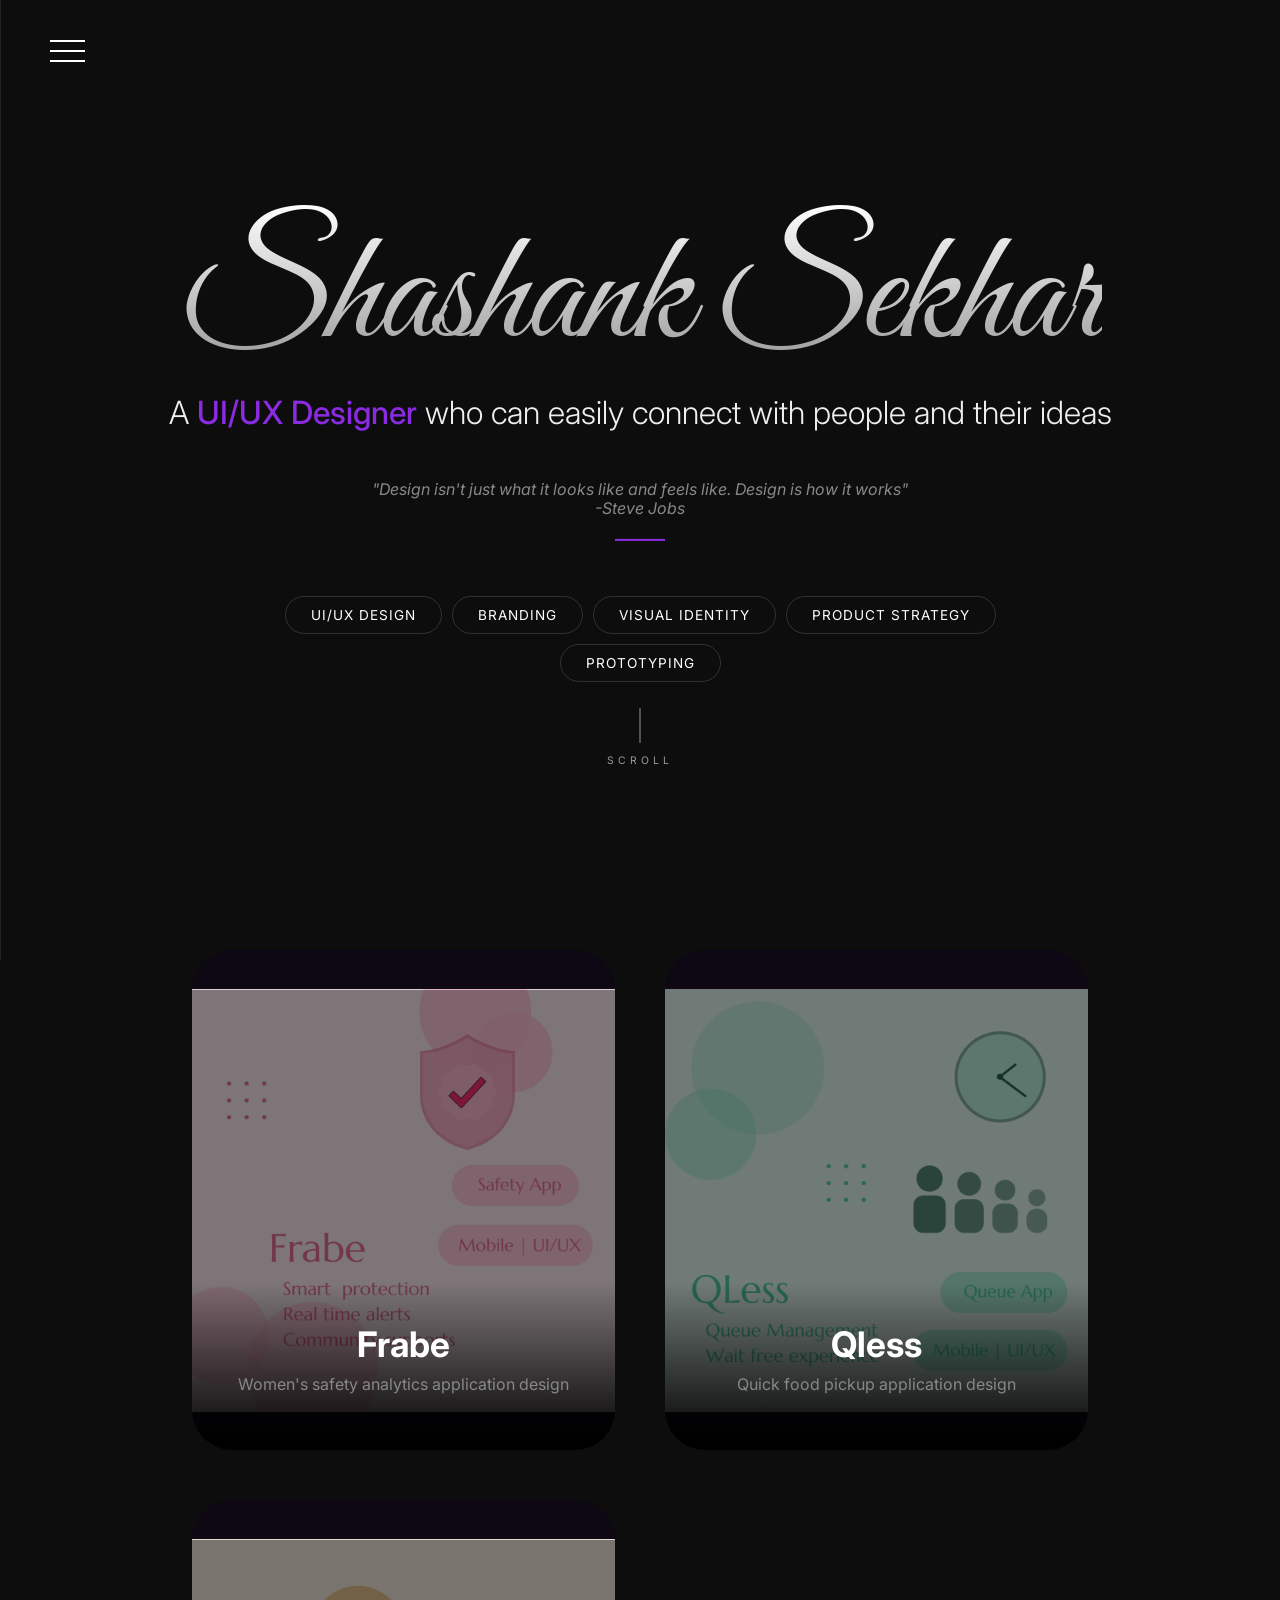
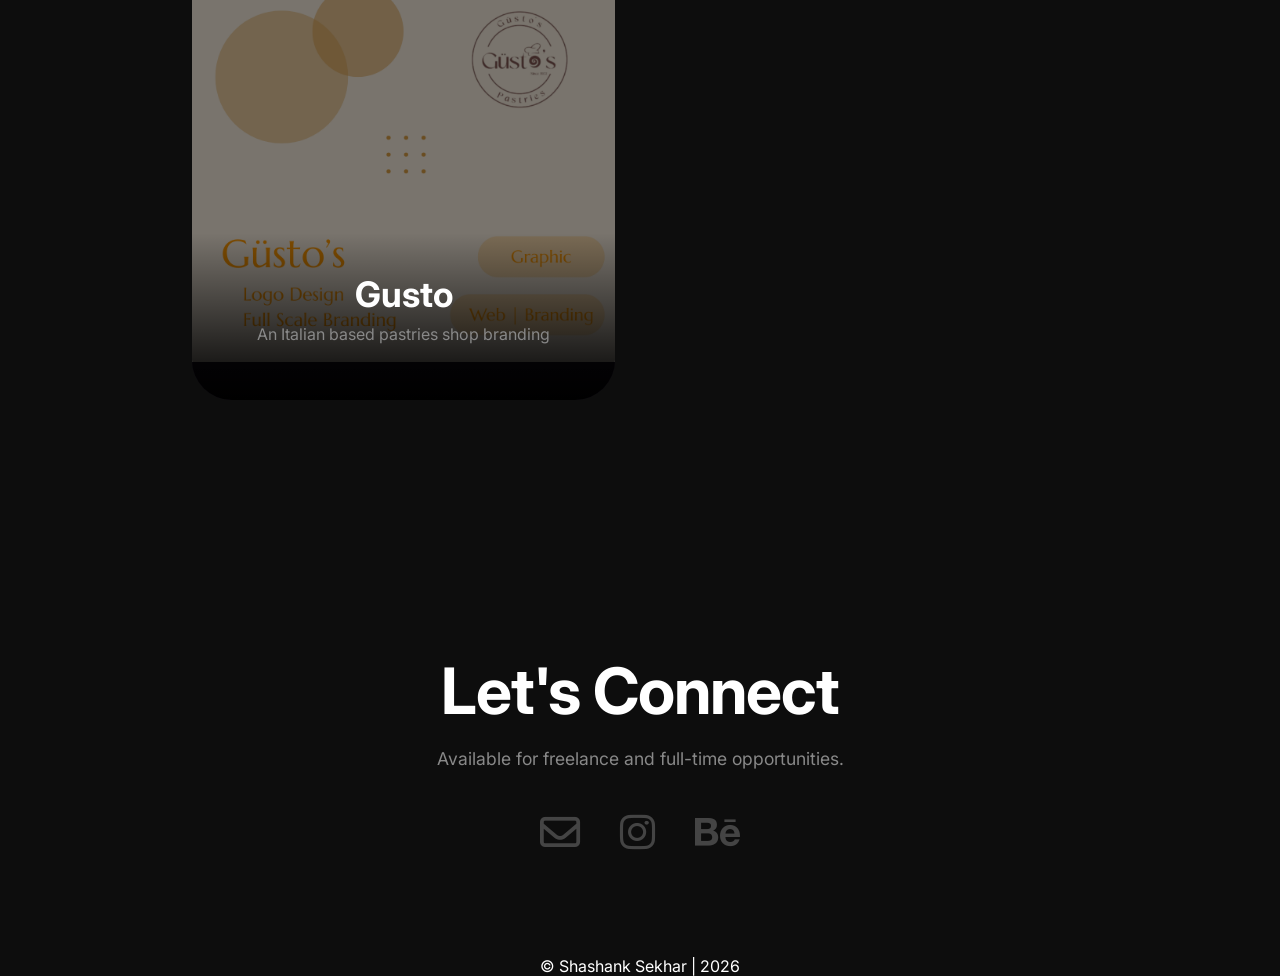
==== index.html @ d7314336 "Files Upload" ====
<!DOCTYPE html>
<html lang="en">
<head>
    <meta charset="UTF-8">
    <meta name="viewport" content="width=device-width, initial-scale=1.0">
    <title>Shashank Sekhar | Portfolio</title>
    <link href="https://fonts.googleapis.com/css2?family=Great+Vibes&family=Inter:wght@300;400;600&display=swap" rel="stylesheet">
    <link rel="stylesheet" href="https://cdnjs.cloudflare.com/ajax/libs/font-awesome/6.0.0/css/all.min.css">
    <style>
    :root {
        --bg-color: #0d0d0d;
        --accent-purple: #8a2be2;
        --text-main: #ffffff;
        --text-dim: #888;
    }

    body {
        background-color: var(--bg-color);
        color: var(--text-main);
        font-family: 'Inter', sans-serif;
        margin: 0;
        padding: 0;
        line-height: 1.2;
        display: flex;
        flex-direction: column;
        align-items: center; /* Centers all direct children */
    }
    .contact-section {
    padding: 100px 20px;
    text-align: center;
    background-color: #0d0d0d;
    width: 100%;
    position: relative;
    z-index: 15; /* Ensures it sits on top of the sticky background */
}

.contact-title {
    font-size: clamp(2rem, 5vw, 4rem);
    font-weight: 700;
    margin-bottom: 10px;
    letter-spacing: -1px;
}

.contact-sub {
    color: var(--text-dim);
    font-size: 1.1rem;
    margin-bottom: 40px;
}

.social-links {
    display: flex;
    justify-content: center;
    gap: 40px;
}

.social-icon {
    font-size: 2.5rem; /* Large enough to be a focal point */
    color: #444; /* Dim by default */
    transition: all 0.4s cubic-bezier(0.175, 0.885, 0.32, 1.275);
    text-decoration: none;
}

.social-icon:hover {
    color: var(--accent-purple);
    transform: translateY(-10px) scale(1.1); /* The signature "Designer" lift */
}

/* Specific hover colors if you want them to pop */
.fa-envelope:hover { color: #ea4335; } /* Gmail Red */
.fa-instagram:hover { color: #e1306c; } /* Insta Pink */
.fa-behance:hover { color: #0057ff; }   /* Behance Blue */

    /* Navigation */
    nav {
    position: fixed;   /* This is the magic: it stays on screen during scroll */
    top: 40px;         /* Distance from the top of the window */
    left: 50px;        /* Distance from the left of the window */
    z-index: 9999;     /* A huge number so it sits above EVERYTHING else */
    padding: 0;
}
    .menu-icon {
    width: 35px;
    cursor: pointer;
    display: flex;
    flex-direction: column;
    gap: 8px;
}
    
   .menu-icon span {
    display: block;
    height: 2px;
    width: 100%;
    background-color: #fff; /* White bars to match your dark theme */
    transition: 0.3s ease;
}

/* Optional: Turns the bars purple when you hover */
    .menu-icon:hover span {
    background-color: var(--accent-purple);
}
        /* This container stays fixed as you scroll */
    .hero {
        position: relative;
        top: 15vh; /* Adjust this to position the name vertically */
        z-index: 1; /* Lower layer */
        display: flex;
        flex-direction: column;
        align-items: center;
        width: 100%;
        pointer-events: none; /* Allows you to click through the text to the menu */
    }

    .name {
        font-family: 'Great Vibes', cursive; 
        font-size: clamp(4rem, 15vw, 10rem); 
        font-weight: 500;
        margin: 80px 0 10px 0;
        text-align: center;
        letter-spacing: -2px;
        background: linear-gradient(to bottom, #fff, #888);
        -webkit-background-clip: text;
        -webkit-text-fill-color: transparent;
        margin: 0;
        pointer-events: auto; /* Makes only the name clickable if needed */
}
    /* 2. THE BIG TAGLINE (Centered) */
    .tagline {
        font-size: clamp(1.2rem, 3.5vw, 2rem); 
        font-weight: 300;
        color: #eee;
        text-align: center;
        max-width: 1200px;
        margin: 0 auto;
        line-height: 1.1;
    }

    .tagline span {
        color: var(--accent-purple);
        font-weight: 500;
    }

    /* 3. THE QUOTE (Centered) */
    .quote {
        font-size: 1rem;
        color: var(--text-dim);
        margin: 50px auto;
        text-align: center;
        max-width: 600px;
        font-style: italic;
        position: relative;
    }
    
    /* Small decorative line under quote */
    .quote::after {
        content: '';
        display: block;
        width: 50px;
        height: 2px;
        background: var(--accent-purple);
        margin: 20px auto 0;
    }

    /* 4. SKILLS SECTION (Centered) */
    .skills-container {
        margin: 0 auto 100px;
        display: flex;
        flex-wrap: wrap;
        justify-content: center;
        max-width: 800px;
    }

    .skill-tag {
        display: inline-block;
        padding: 10px 25px;
        margin: 5px;
        border: 1px solid #333;
        border-radius: 50px;
        font-size: 0.85rem;
        text-transform: uppercase;
        letter-spacing: 1px;
        transition: 0.3s;
    }
    
    .skill-tag:hover {
        border-color: var(--accent-purple);
        background: rgba(138, 43, 226, 0.1);
        transform: translateY(-3px);
    }
.content-wrapper {
    width: 100%;
        display: flex;
        justify-content: center;    
        position: relative;
        z-index: 10; /* Ensures it is on top of the name */
        background-color: #0d0d0d; /* MUST be your exact body background color */
        margin-top: 100vh; /* This creates the initial 'blank' space to see the name */
        box-shadow: 0 -50px 100px rgba(0,0,0,0.9); /* Adds a shadow to 'cover' the name cleanly */
    }
    /* 5. THE PROJECT GRID (Balanced) */
    /* 1. Fix the name to the background */
.hero-background {
    position: fixed;
    /* Increase this number to move the text down. 
       Try 60% or 65% to pull it lower into the frame. */
    top: 55vh; 
    left: 50%;
    transform: translate(-50%, -50%);
    z-index: 1;
    text-align: center;
    width: 100%;
    pointer-events: none; /* Crucial so you can still click the menu above it */
    display: flex;
    flex-direction: column;
    align-items: center;
}

/* 2. Create the solid 'Curtain' that slides up */
/* THE CURTAIN: This is the solid black "cover" */
.project-curtain {
    position: relative;
    z-index: 10;
    background-color: #0d0d0d; /* Must be solid to hide the name */
    margin-top: 100vh; /* Space to see the name first */
    width: 100%;
    display: flex;
    justify-content: center;
    padding-top: 50px;
    padding-bottom: 100px;
}

/* THE GRID: This forces the 2-column layout */
.projects-grid {
    display: grid;
    /* This is the key line: '1fr 1fr' forces two columns side-by-side */
    grid-template-columns: 1fr 1fr; 
    gap: 50px;
    width: 70%;
    max-width: 1400px;
}

/* MOBILE FIX: On small screens, we should go back to 1 column */
@media (max-width: 900px) {
    .about-container {
        grid-template-columns: 1fr;
        gap: 40px;
    }

    .image-box {
        position: relative;
        top: 0;
    }

    .about-curtain {
        margin-top: 65vh; /* slightly reduced for small screens */
        padding: 60px 6%;
    }
}
    .project-card {
    width: 100%; /* Important: Let the grid decide the width */
    height: 500px;
    background: #0d0813;
    border-radius: 40px;
    padding: 0; 
    overflow: hidden;
    transition: transform 0.2s ease;
    position: relative;
}

    .project-card:hover {
        transform: scale(1.02); /* Visual feedback that the whole card is a button */
    cursor: pointer;
        box-shadow: 0 20px 40px #46077380;
        border-color: #444;
    }

    .project-info {
        position: absolute;
        bottom: 0;
        left: 0;
        right: 0;
        padding: 40px;
        background: linear-gradient(to top, rgba(0,0,0,1), transparent);
        text-align: center; /* Centering text inside cards too */
    }

    .project-title {
        font-size: 2.2rem;
        font-weight: 700;
        margin: 0;
    }

    .project-desc {
        font-size: 1rem;
        color: var(--text-dim);
        margin-top: 10px;
    }
    /* Sidebar Background */
    .sidebar {
        height: 100%;
        width: 0; /* Starts at 0 */
        position: fixed;
        z-index: 999;
        top: 0;
        left: 0;
        background-color: #111; /* Solid dark background */
        border-right: 1px solid #222; /* Subtle border for definition */
        overflow-x: hidden;
        transition: 0.5s cubic-bezier(0.77,0,0.175,1); /* Smooth "luxury" slide */
        padding-top: 60px;
    }

    /* Sidebar Content Alignment */
    .sidebar-content {
        display: flex;
        flex-direction: column;
        padding-left: 40px;
        margin-top: 80px;
    }

    /* Sidebar Links */
    .sidebar a {
        padding: 10px 0;
        text-decoration: none;
        font-size: 2.5rem; /* Large, but fits in a sidebar */
        font-weight: 700;
        color: #555;
        display: block;
        transition: 0.3s;
        letter-spacing: -1px;
    }   

    /* Hover Effect */
    .sidebar a:hover {
        color: var(--accent-purple);
        padding-left: 10px; /* Slight nudge on hover */
    }

    /* Close Button (X) */
    .sidebar .closebtn {
        position: absolute;
        top: 20px;
        right: 25px;
        font-size: 36px;
        color: #fff;
    }

    /* Ensuring the menu icon stays visible/clickable */
    .menu-icon {
        z-index: 1000;
        position: relative;
    }
    .project-link {
    display: block;    /* This makes the link behave like a container/box */
    width: 100%;       /* Ensures it covers the full width of the card */
    height: 100%;      /* Ensures it covers the full height */
    text-decoration: none; 
    color: inherit;    /* Prevents the text from turning blue */
}

    @media (max-width: 600px) {
        .projects-grid {
            grid-template-columns: 1fr;
        }
        .project-card {
            height: 450px;
        }
    }

    .scroll-bar {
    width: 2px;
    height: 35px;
    background-color: #525050;
    position: relative;
    overflow: hidden;
}

.scroll-bar .highlight {
    position: absolute;
    width: 100%;
    height: 12px;
    background-color: #f7ff03; /* Neon highlight */
    top: -15px;
    animation: scrollSlide 2.5s cubic-bezier(0.77, 0, 0.175, 1) infinite;
}

.scroll-text {
    font-size: 0.65rem;
    color: #9c9898;
    letter-spacing: 4px;
    margin: 0;
    text-transform: uppercase;
}
.home-scroll-container {
    position: absolute;
    bottom: 20px; /* Anchors it to the bottom of the screen */
    left: 50%;
    transform: translateX(-50%);
    display: flex;
    flex-direction: column;
    align-items: center;
    gap: 12px;
    z-index: 20;
}

/* Re-using your existing animation */
@keyframes scrollSlide {
    0% { top: -15px; opacity: 0; }
    30% { top: 10px; opacity: 1; }
    60% { top: 10px; opacity: 1; height: 15px; }
    90% { top: 35px; opacity: 0; }
    100% { top: 35px; opacity: 0; }
}
@media (max-width: 1024px) {
    .about-container {
        grid-template-columns: 1fr;
        gap: 50px;
    }

    .image-box {
        position: relative;
        top: 0;
    }
}
@media (max-width: 480px) {
    .about-curtain {
        margin-top: 60vh;
        padding: 40px 5%;
    }

    .about-headline {
        font-size: 1.8rem;
    }

    .about-p {
        font-size: 0.95rem;
    }

    .discipline-quote {
        padding-left: 20px;
        font-size: 1rem;
    }

    .scroll-indicator {
        margin-top: 10px;
    }
}
.project-image-placeholder {
    width: 100%;
    height: 100%;
    object-fit: contain;   /* 🔥 THIS is the fix */
    display: block;
}
</style>
</head>
<body>
    <div id="navOverlay" class="sidebar">
    <a href="javascript:void(0)" class="closebtn" onclick="closeNav()">&times;</a>
    <div class="sidebar-content">
        <a href="Home.html" onclick="closeNav()">Home</a>
        <a href="Resume.html" target="_blank">Resume</a>
        <a href="About.html">About Me</a>
    </div>
</div>
</div>

<nav>
    <div class="menu-icon" onclick="openNav()">
        <span></span>
        <span></span>
        <span></span>
    </div>
</nav>
    <div class="hero-background">
        <h1 class="name">Shashank Sekhar</h1>
        <p class="tagline">A <span>UI/UX Designer</span> who can easily connect with people and their ideas</p>
        <p class="quote">"Design isn't just what it looks like and feels like. Design is how it works"<br>-Steve Jobs</p>
        <div class="skills-container">
            <div class="skill-tag">UI/UX Design</div>
            <div class="skill-tag">Branding</div>
            <div class="skill-tag">Visual Identity</div>
            <div class="skill-tag">Product Strategy</div>
            <div class="skill-tag">Prototyping</div>
        </div>
        <div class="home-scroll-container">
            <div class="scroll-bar">
                <span class="highlight"></span>
            </div>
            <p class="scroll-text">SCROLL</p>
        </div>
    </div>
    <div class="project-curtain">
    <main class="projects-grid">

        <div class="project-card">
            <a href="Frabe.html" class="project-link">
            <img src="Frabe.png" alt="Frabe" class="project-image-placeholder" >
            <div class="project-info">
                <h3 class="project-title">Frabe</h3>
                <p class="project-desc">Women's safety analytics application design</p>
            </div>
            </a>
        </div>

        <div class="project-card">
            <a href="QLess.html" class="project-link">
            <img src="Qless.png" alt="Qless" class="project-image-placeholder">
            <div class="project-info">
                <h3 class="project-title">Qless</h3>
                <p class="project-desc">Quick food pickup application design</p>
            </div>
            </a>
        </div>

        <div class="project-card">
            <a href="Gusto.html" class="project-link">
            <img src="Gusto.png" alt="Gusto" class="project-image-placeholder">
            <div class="project-info">
                <h3 class="project-title">Gusto</h3>
                <p class="project-desc">An Italian based pastries shop branding</p>
            </div>
            </a>
        </div>
    </main>
    </div>
    <section class="contact-section">
    <h2 class="contact-title">Let's Connect</h2>
    <p class="contact-sub">Available for freelance and full-time opportunities.</p>
    
    <div class="social-links">
        <a href="mailto:vsshashank08@gmail.com" class="social-icon" title="Email Me">
            <i class="fa-regular fa-envelope"></i>
        </a>
        
        <a href="https://www.instagram.com/shas_hank.008/" target="_blank" class="social-icon" title="Instagram">
            <i class="fa-brands fa-instagram"></i>
        </a>
        
        <a href="https://www.behance.net/shashanksekhar2" target="_blank" class="social-icon" title="Behance">
            <i class="fa-brands fa-behance"></i>
        </a>
    </div>
</section>
    <footer>
        &copy; Shashank Sekhar | 2026
    </footer>
    <script>
function openNav() {
    // This sets how far the menu comes out. 350px is a sweet spot.
    document.getElementById("navOverlay").style.width = "350px";
}

function closeNav() {
    document.getElementById("navOverlay").style.width = "0";
}

</script>

</body>
</html>
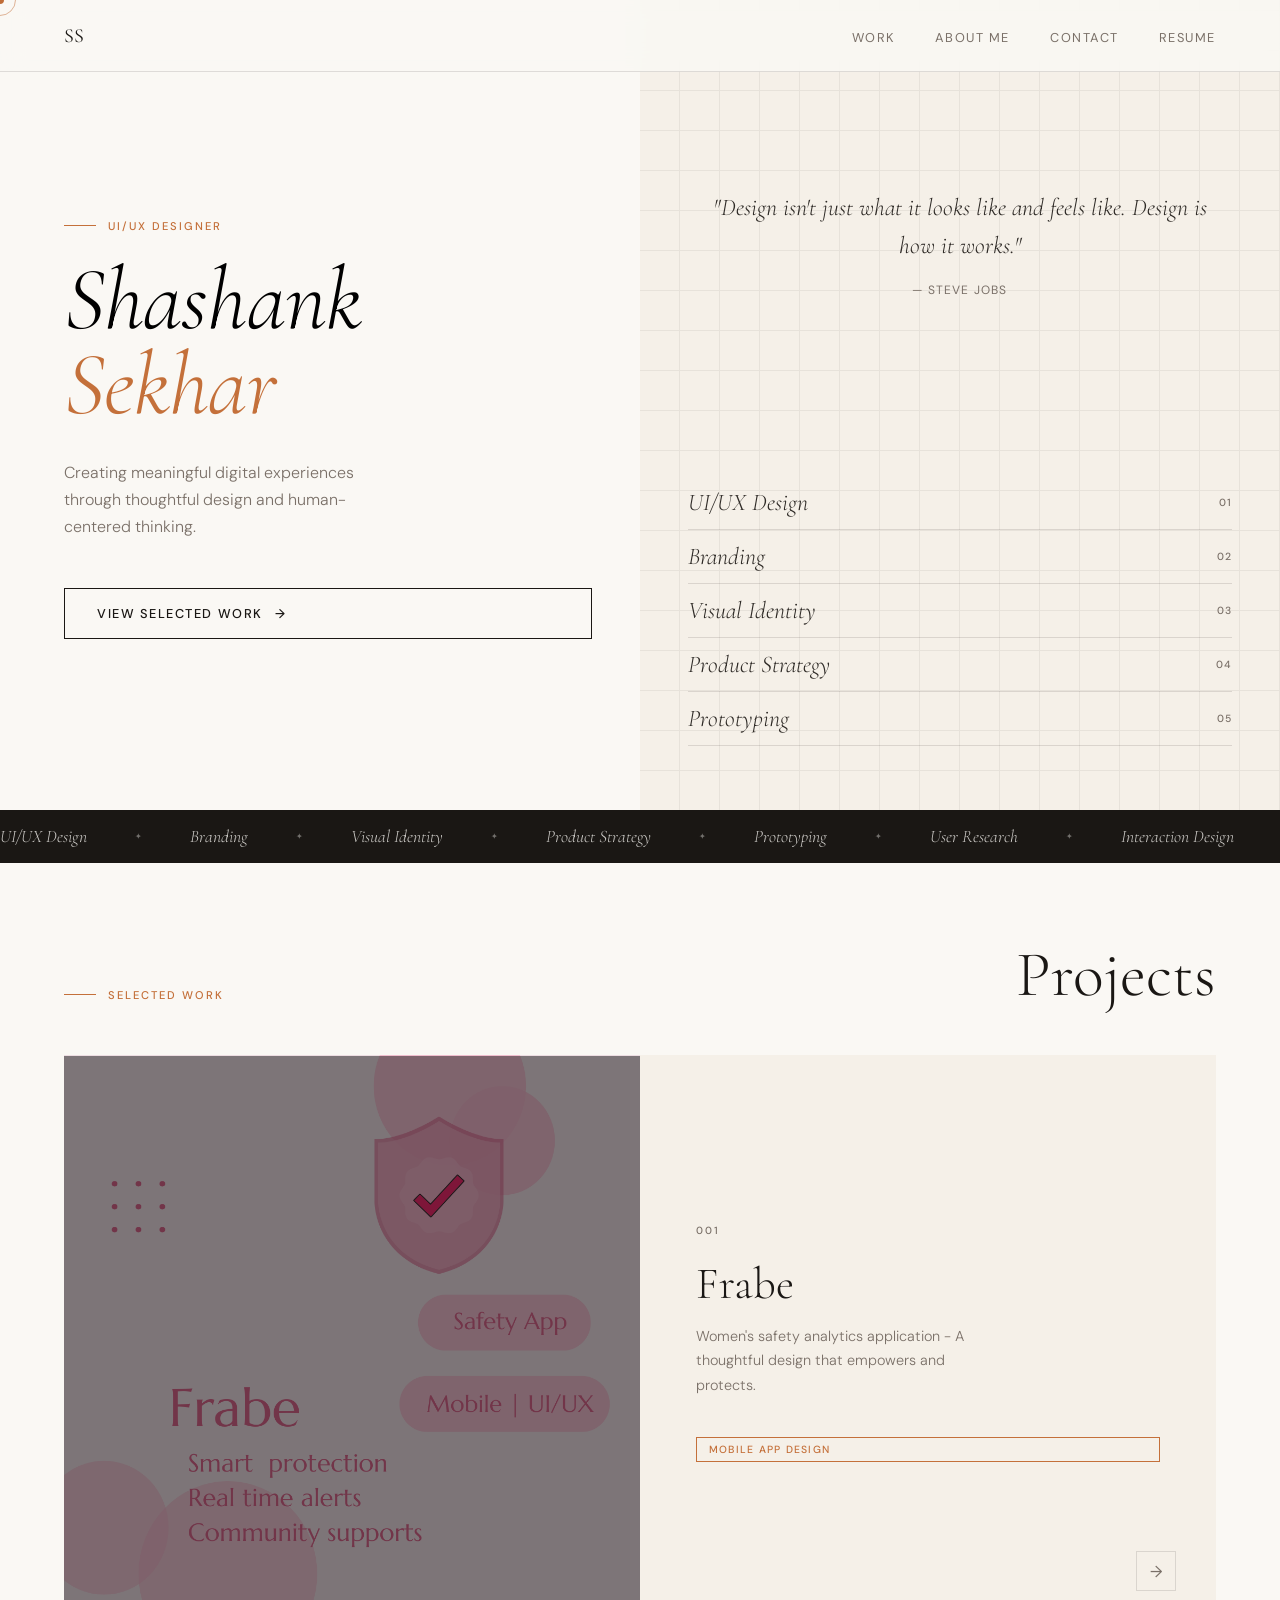
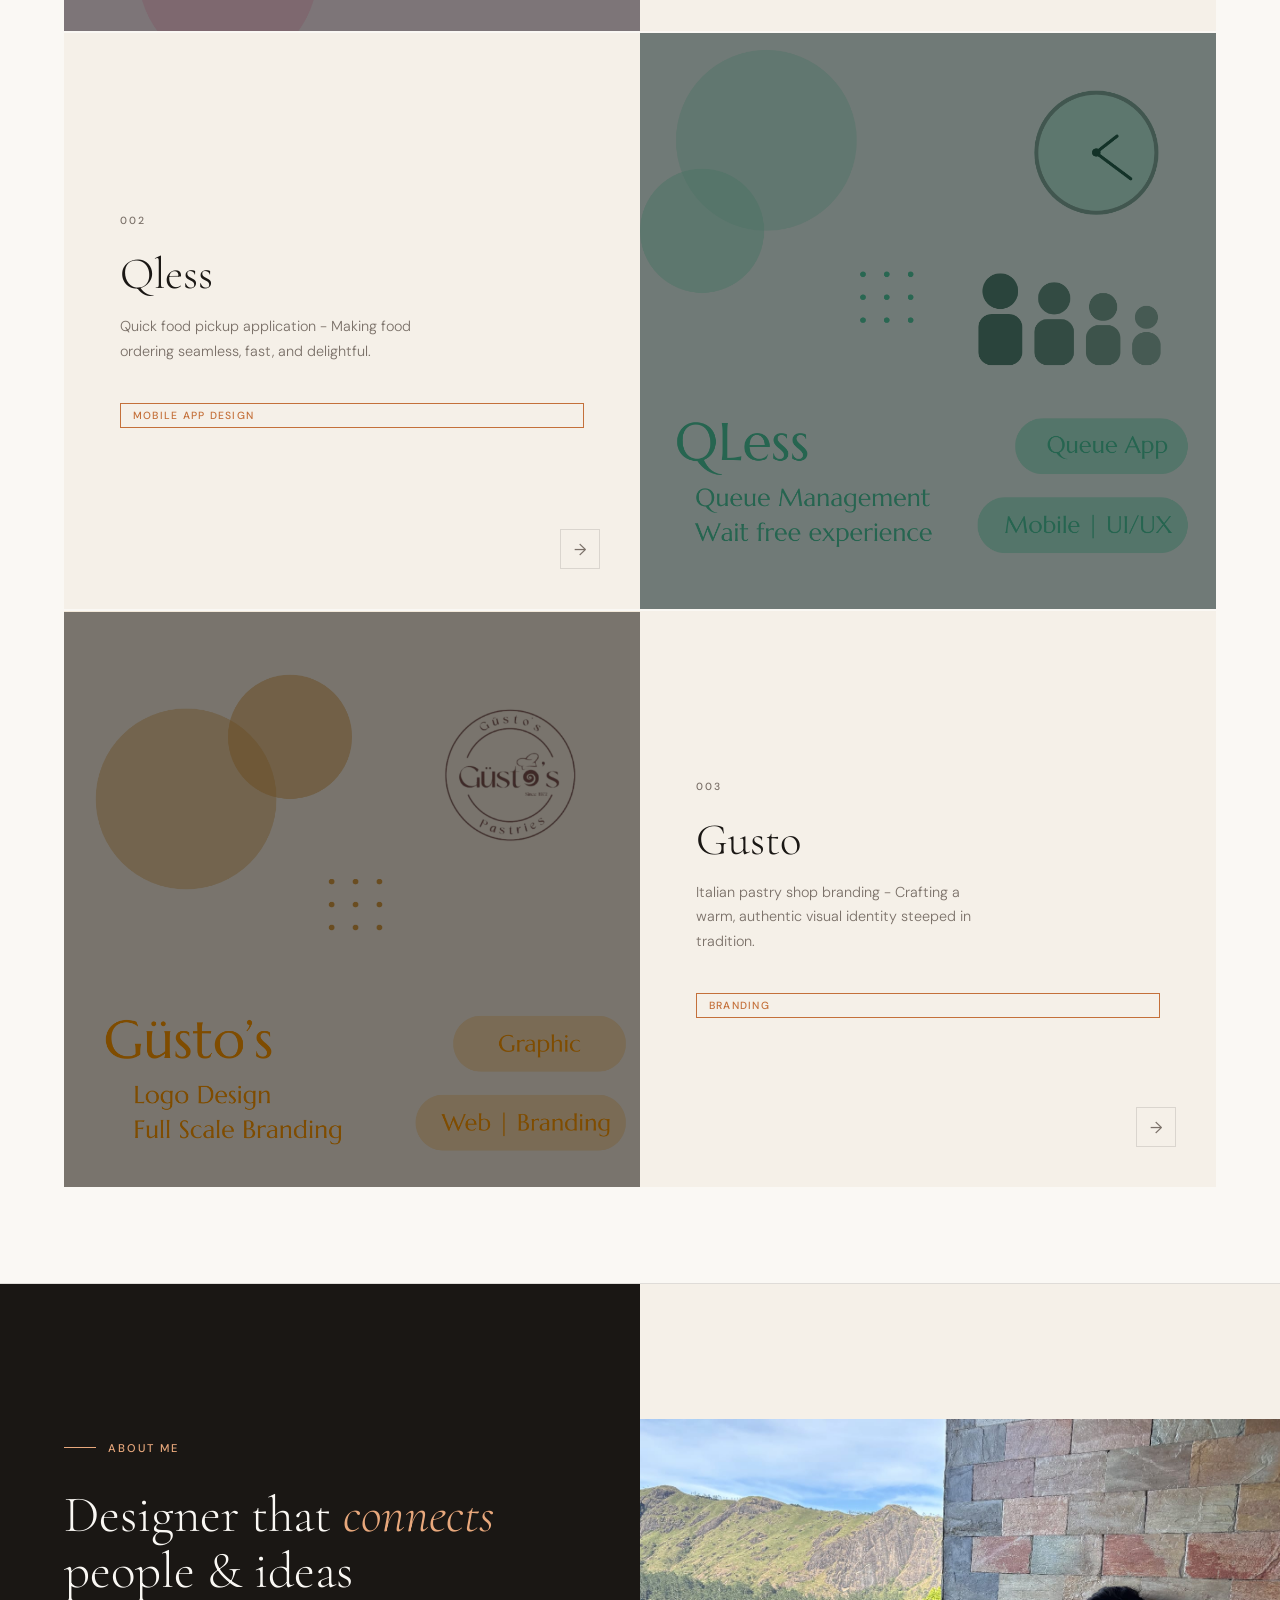
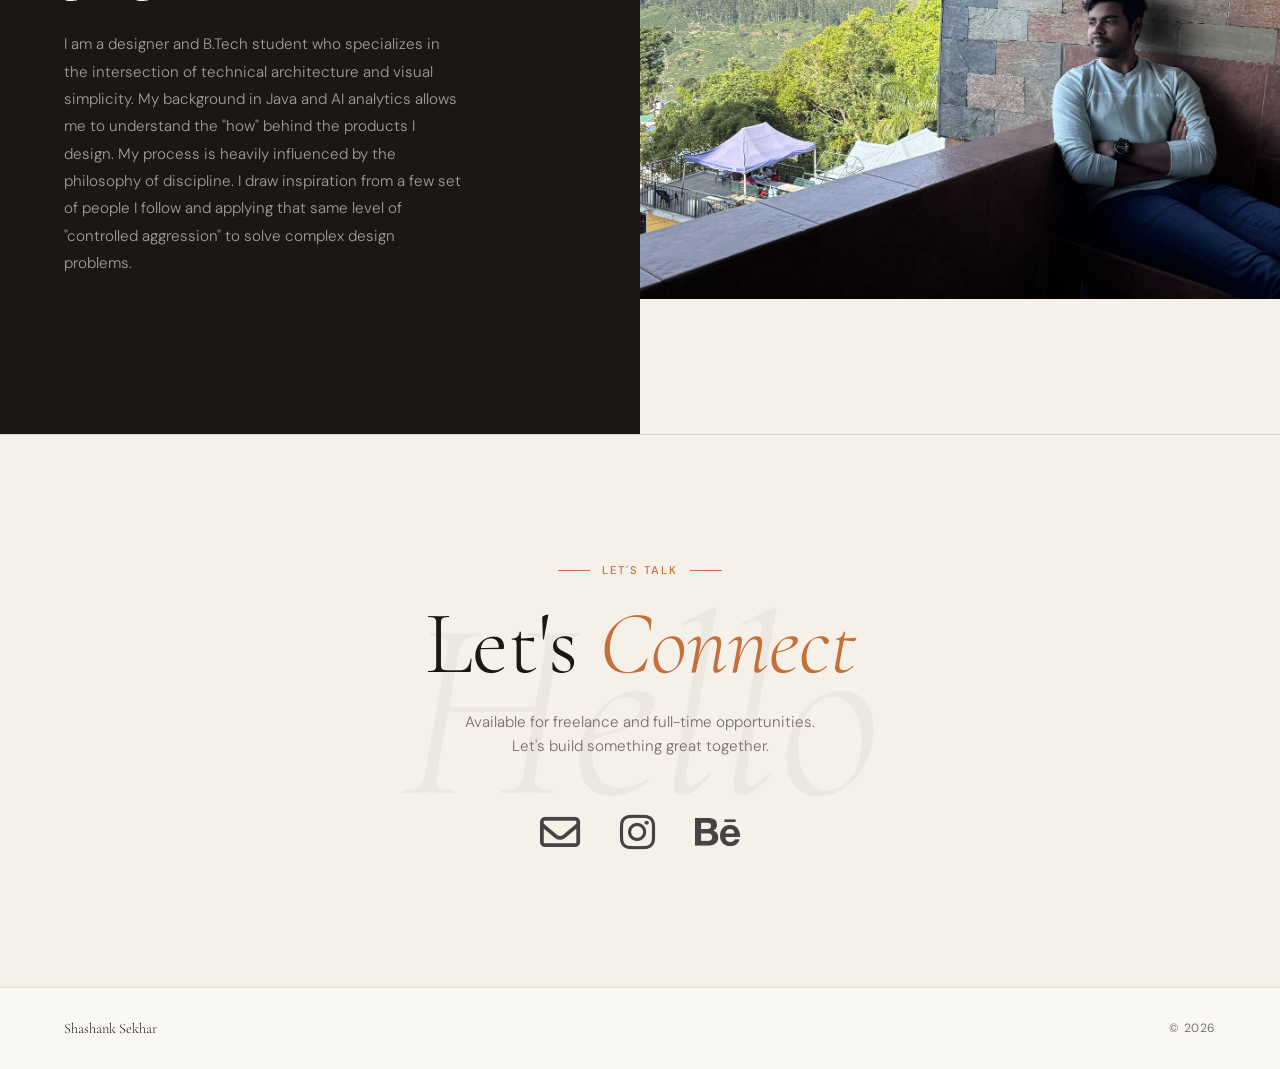
==== commit 15023c63: "Update index.html" ====
--- a/index.html
+++ b/index.html
@@ -1,531 +1,911 @@
 <!DOCTYPE html>
 <html lang="en">
 <head>
-    <meta charset="UTF-8">
-    <meta name="viewport" content="width=device-width, initial-scale=1.0">
-    <title>Shashank Sekhar | Portfolio</title>
-    <link href="https://fonts.googleapis.com/css2?family=Great+Vibes&family=Inter:wght@300;400;600&display=swap" rel="stylesheet">
-    <link rel="stylesheet" href="https://cdnjs.cloudflare.com/ajax/libs/font-awesome/6.0.0/css/all.min.css">
-    <style>
-    :root {
-        --bg-color: #0d0d0d;
-        --accent-purple: #8a2be2;
-        --text-main: #ffffff;
-        --text-dim: #888;
-    }
-
-    body {
-        background-color: var(--bg-color);
-        color: var(--text-main);
-        font-family: 'Inter', sans-serif;
-        margin: 0;
-        padding: 0;
-        line-height: 1.2;
-        display: flex;
-        flex-direction: column;
-        align-items: center; /* Centers all direct children */
-    }
-    .contact-section {
-    padding: 100px 20px;
-    text-align: center;
-    background-color: #0d0d0d;
-    width: 100%;
-    position: relative;
-    z-index: 15; /* Ensures it sits on top of the sticky background */
-}
-
-.contact-title {
-    font-size: clamp(2rem, 5vw, 4rem);
-    font-weight: 700;
-    margin-bottom: 10px;
-    letter-spacing: -1px;
-}
-
-.contact-sub {
-    color: var(--text-dim);
-    font-size: 1.1rem;
-    margin-bottom: 40px;
-}
-
-.social-links {
+<meta charset="UTF-8">
+<meta name="viewport" content="width=device-width, initial-scale=1.0">
+<title>Shashank Sekhar — UI/UX Designer</title>
+<link href="https://fonts.googleapis.com/css2?family=Cormorant+Garamond:ital,wght@0,300;0,400;0,500;1,300;1,400&family=DM+Sans:wght@300;400;500&display=swap" rel="stylesheet">
+<link rel="stylesheet" href="https://cdnjs.cloudflare.com/ajax/libs/font-awesome/6.7.2/css/all.min.css">
+<style>
+  *, *::before, *::after { box-sizing: border-box; margin: 0; padding: 0; }
+
+  :root {
+    --cream: #F5F0E8;
+    --off-white: #FAF8F4;
+    --dark: #1A1714;
+    --dark-2: #2E2A26;
+    --accent: #C4703A;
+    --accent-light: #E8A87C;
+    --muted: #7A7068;
+    --line: rgba(26,23,20,0.12);
+    --font-serif: 'Cormorant Garamond', Georgia, serif;
+    --font-sans: 'DM Sans', system-ui, sans-serif;
+  }
+
+  html { scroll-behavior: smooth; }
+
+  body {
+    font-family: var(--font-sans);
+    background: var(--off-white);
+    color: var(--dark);
+    overflow-x: hidden;
+  }
+
+  /* NAV */
+  nav {
+    position: fixed;
+    top: 0; left: 0; right: 0;
+    z-index: 100;
+    display: flex;
+    justify-content: space-between;
+    align-items: center;
+    padding: 1.5rem 4rem;
+    mix-blend-mode: normal;
+  }
+
+  nav::before {
+    content: '';
+    position: absolute;
+    inset: 0;
+    background: rgba(250,248,244,0.85);
+    backdrop-filter: blur(12px);
+    -webkit-backdrop-filter: blur(12px);
+    border-bottom: 1px solid var(--line);
+  }
+
+  .nav-logo {
+    font-family: var(--font-serif);
+    font-size: 1.25rem;
+    font-weight: 400;
+    letter-spacing: 0.02em;
+    color: var(--dark);
+    text-decoration: none;
+    position: relative;
+  }
+
+  .nav-links {
+    display: flex;
+    gap: 2.5rem;
+    list-style: none;
+    position: relative;
+  }
+
+  .nav-links a {
+    font-size: 0.8rem;
+    font-weight: 400;
+    letter-spacing: 0.12em;
+    text-transform: uppercase;
+    color: var(--muted);
+    text-decoration: none;
+    transition: color 0.3s;
+  }
+
+  .nav-links a:hover { color: var(--dark); }
+
+  .social-links {
     display: flex;
     justify-content: center;
     gap: 40px;
-}
-
-.social-icon {
+  }
+
+  .social-icon {
     font-size: 2.5rem; /* Large enough to be a focal point */
     color: #444; /* Dim by default */
     transition: all 0.4s cubic-bezier(0.175, 0.885, 0.32, 1.275);
     text-decoration: none;
-}
-
-.social-icon:hover {
+  }
+
+  .social-icon:hover {
     color: var(--accent-purple);
     transform: translateY(-10px) scale(1.1); /* The signature "Designer" lift */
-}
-
-/* Specific hover colors if you want them to pop */
-.fa-envelope:hover { color: #ea4335; } /* Gmail Red */
-.fa-instagram:hover { color: #e1306c; } /* Insta Pink */
-.fa-behance:hover { color: #0057ff; }   /* Behance Blue */
-
-    /* Navigation */
-    nav {
-    position: fixed;   /* This is the magic: it stays on screen during scroll */
-    top: 40px;         /* Distance from the top of the window */
-    left: 50px;        /* Distance from the left of the window */
-    z-index: 9999;     /* A huge number so it sits above EVERYTHING else */
-    padding: 0;
-}
-    .menu-icon {
-    width: 35px;
-    cursor: pointer;
+  }
+  
+  .fa-envelope:hover { color: #ea4335; } /* Gmail Red */
+  .fa-instagram:hover { color: #e1306c; } /* Insta Pink */
+  .fa-behance:hover { color: #0057ff; }   /* Behance Blue */
+
+
+  /* HERO */
+  .hero {
+    min-height: 90vh;
+    display: grid;
+    grid-template-columns: 1fr 1fr;
+    position: relative;
+    overflow: hidden;
+  }
+
+  .hero-left {
     display: flex;
     flex-direction: column;
-    gap: 8px;
-}
-    
-   .menu-icon span {
+    justify-content: center;
+    padding: 8rem 3rem 5rem 4rem;
+    position: relative;
+    z-index: 1;
+  }
+
+  .hero-label {
+    font-size: 0.7rem;
+    letter-spacing: 0.18em;
+    text-transform: uppercase;
+    color: var(--accent);
+    margin-bottom: 1.5rem;
+    font-weight: 500;
+    display: flex;
+    align-items: center;
+    gap: 0.75rem;
+  }
+
+  .hero-label::before {
+    content: '';
     display: block;
-    height: 2px;
-    width: 100%;
-    background-color: #fff; /* White bars to match your dark theme */
-    transition: 0.3s ease;
-}
-
-/* Optional: Turns the bars purple when you hover */
-    .menu-icon:hover span {
-    background-color: var(--accent-purple);
-}
-        /* This container stays fixed as you scroll */
-    .hero {
-        position: relative;
-        top: 15vh; /* Adjust this to position the name vertically */
-        z-index: 1; /* Lower layer */
-        display: flex;
-        flex-direction: column;
-        align-items: center;
-        width: 100%;
-        pointer-events: none; /* Allows you to click through the text to the menu */
-    }
-
-    .name {
-        font-family: 'Great Vibes', cursive; 
-        font-size: clamp(4rem, 15vw, 10rem); 
-        font-weight: 500;
-        margin: 80px 0 10px 0;
-        text-align: center;
-        letter-spacing: -2px;
-        background: linear-gradient(to bottom, #fff, #888);
-        -webkit-background-clip: text;
-        -webkit-text-fill-color: transparent;
-        margin: 0;
-        pointer-events: auto; /* Makes only the name clickable if needed */
-}
-    /* 2. THE BIG TAGLINE (Centered) */
-    .tagline {
-        font-size: clamp(1.2rem, 3.5vw, 2rem); 
-        font-weight: 300;
-        color: #eee;
-        text-align: center;
-        max-width: 1200px;
-        margin: 0 auto;
-        line-height: 1.1;
-    }
-
-    .tagline span {
-        color: var(--accent-purple);
-        font-weight: 500;
-    }
-
-    /* 3. THE QUOTE (Centered) */
-    .quote {
-        font-size: 1rem;
-        color: var(--text-dim);
-        margin: 50px auto;
-        text-align: center;
-        max-width: 600px;
-        font-style: italic;
-        position: relative;
-    }
-    
-    /* Small decorative line under quote */
-    .quote::after {
-        content: '';
-        display: block;
-        width: 50px;
-        height: 2px;
-        background: var(--accent-purple);
-        margin: 20px auto 0;
-    }
-
-    /* 4. SKILLS SECTION (Centered) */
-    .skills-container {
-        margin: 0 auto 100px;
-        display: flex;
-        flex-wrap: wrap;
-        justify-content: center;
-        max-width: 800px;
-    }
-
-    .skill-tag {
-        display: inline-block;
-        padding: 10px 25px;
-        margin: 5px;
-        border: 1px solid #333;
-        border-radius: 50px;
-        font-size: 0.85rem;
-        text-transform: uppercase;
-        letter-spacing: 1px;
-        transition: 0.3s;
-    }
-    
-    .skill-tag:hover {
-        border-color: var(--accent-purple);
-        background: rgba(138, 43, 226, 0.1);
-        transform: translateY(-3px);
-    }
-.content-wrapper {
-    width: 100%;
-        display: flex;
-        justify-content: center;    
-        position: relative;
-        z-index: 10; /* Ensures it is on top of the name */
-        background-color: #0d0d0d; /* MUST be your exact body background color */
-        margin-top: 100vh; /* This creates the initial 'blank' space to see the name */
-        box-shadow: 0 -50px 100px rgba(0,0,0,0.9); /* Adds a shadow to 'cover' the name cleanly */
-    }
-    /* 5. THE PROJECT GRID (Balanced) */
-    /* 1. Fix the name to the background */
-.hero-background {
-    position: fixed;
-    /* Increase this number to move the text down. 
-       Try 60% or 65% to pull it lower into the frame. */
-    top: 55vh; 
+    width: 2rem;
+    height: 1px;
+    background: var(--accent);
+  }
+
+  .hero-name {
+    font-family: var(--font-serif);
+    font-size: clamp(3.5rem, 7vw, 6.5rem);
+    font-weight: 300;
+    line-height: 0.95;
+    letter-spacing: -0.01em;
+    margin-bottom: 2rem;
+    color: var(--dark);
+  }
+
+  .hero-name em {
+    font-style: italic;
+    color: var(--accent);
+  }
+
+  .hero-desc {
+    font-size: 1rem;
+    line-height: 1.7;
+    color: var(--muted);
+    max-width: 30ch;
+    margin-bottom: 3rem;
+    font-weight: 300;
+  }
+
+  .hero-cta {
+    display: inline-flex;
+    align-items: center;
+    gap: 0.75rem;
+    font-size: 0.8rem;
+    letter-spacing: 0.12em;
+    text-transform: uppercase;
+    font-weight: 500;
+    color: var(--dark);
+    text-decoration: none;
+    padding: 1rem 2rem;
+    border: 1px solid var(--dark);
+    transition: all 0.3s;
+    position: relative;
+    overflow: hidden;
+  }
+
+  .hero-cta::before {
+    content: '';
+    position: absolute;
+    inset: 0;
+    background: var(--dark);
+    transform: translateX(-100%);
+    transition: transform 0.4s cubic-bezier(0.16, 1, 0.3, 1);
+  }
+
+  .hero-cta:hover::before { transform: translateX(0); }
+  .hero-cta:hover { color: var(--off-white); }
+  .hero-cta span { position: relative; }
+
+  .hero-right {
+    position: relative;
+    background: var(--cream);
+    overflow: hidden;
+  }
+
+  .hero-bg-pattern {
+    position: absolute;
+    inset: 0;
+    opacity: 0.06;
+    background-image:
+      repeating-linear-gradient(0deg, transparent, transparent 39px, var(--dark) 39px, var(--dark) 40px),
+      repeating-linear-gradient(90deg, transparent, transparent 39px, var(--dark) 39px, var(--dark) 40px);
+  }
+
+  .hero-skills {
+    position: absolute;
+    bottom: 4rem;
+    left: 3rem;
+    right: 3rem;
+    display: flex;
+    flex-direction: column;
+    gap: 0.75rem;
+  }
+
+  .skill-item {
+    display: flex;
+    align-items: center;
+    justify-content: space-between;
+    padding-bottom: 0.75rem;
+    border-bottom: 1px solid var(--line);
+    animation: slideIn 0.6s both;
+  }
+
+  .skill-item:nth-child(1) { animation-delay: 0.1s; }
+  .skill-item:nth-child(2) { animation-delay: 0.2s; }
+  .skill-item:nth-child(3) { animation-delay: 0.3s; }
+  .skill-item:nth-child(4) { animation-delay: 0.4s; }
+  .skill-item:nth-child(5) { animation-delay: 0.5s; }
+
+  @keyframes slideIn {
+    from { opacity: 0; transform: translateX(20px); }
+    to { opacity: 1; transform: translateX(0); }
+  }
+
+  .skill-name {
+    font-family: var(--font-serif);
+    font-size: 1.5rem;
+    font-weight: 300;
+    font-style: italic;
+    color: var(--dark-2);
+  }
+
+  .skill-num {
+    font-size: 0.65rem;
+    letter-spacing: 0.1em;
+    color: var(--muted);
+    font-weight: 500;
+  }
+
+  .hero-quote {
+    position: absolute;
+    top: 30%;
     left: 50%;
     transform: translate(-50%, -50%);
-    z-index: 1;
     text-align: center;
-    width: 100%;
-    pointer-events: none; /* Crucial so you can still click the menu above it */
-    display: flex;
-    flex-direction: column;
-    align-items: center;
-}
-
-/* 2. Create the solid 'Curtain' that slides up */
-/* THE CURTAIN: This is the solid black "cover" */
-.project-curtain {
-    position: relative;
-    z-index: 10;
-    background-color: #0d0d0d; /* Must be solid to hide the name */
-    margin-top: 100vh; /* Space to see the name first */
-    width: 100%;
-    display: flex;
-    justify-content: center;
-    padding-top: 50px;
-    padding-bottom: 100px;
-}
-
-/* THE GRID: This forces the 2-column layout */
-.projects-grid {
+    width: 80%;
+  }
+
+  .hero-quote blockquote {
+    font-family: var(--font-serif);
+    font-size: clamp(1.1rem, 2vw, 1.5rem);
+    font-weight: 300;
+    font-style: italic;
+    line-height: 1.6;
+    color: var(--dark-2);
+  }
+
+  .hero-quote cite {
+    display: block;
+    margin-top: 1rem;
+    font-size: 0.75rem;
+    letter-spacing: 0.1em;
+    text-transform: uppercase;
+    color: var(--muted);
+    font-style: normal;
+  }
+
+  /* MARQUEE */
+  .marquee-strip {
+    background: var(--dark);
+    color: var(--off-white);
+    padding: 1rem 0;
+    overflow: hidden;
+    white-space: nowrap;
+  }
+
+  .marquee-inner {
+    display: inline-flex;
+    gap: 3rem;
+    animation: marquee 18s linear infinite;
+  }
+
+  .marquee-item {
+    font-family: var(--font-serif);
+    font-size: 1.1rem;
+    font-style: italic;
+    font-weight: 300;
+    opacity: 0.8;
+    display: flex;
+    align-items: center;
+    gap: 3rem;
+  }
+
+  .marquee-item::after {
+    content: '✦';
+    font-style: normal;
+    font-size: 0.5rem;
+    opacity: 0.5;
+  }
+
+  @keyframes marquee {
+    from { transform: translateX(0); }
+    to { transform: translateX(-50%); }
+  }
+
+  /* WORK SECTION */
+  .section-header {
+    display: flex;
+    align-items: baseline;
+    justify-content: space-between;
+    padding: 5rem 4rem 3rem;
+  }
+
+  .section-label {
+    font-size: 0.7rem;
+    letter-spacing: 0.18em;
+    text-transform: uppercase;
+    color: var(--accent);
+    font-weight: 500;
+    display: flex;
+    align-items: center;
+    gap: 0.75rem;
+  }
+
+  .section-label::before {
+    content: '';
+    display: block;
+    width: 2rem;
+    height: 1px;
+    background: var(--accent);
+  }
+
+  .section-title {
+    font-family: var(--font-serif);
+    font-size: clamp(2.5rem, 5vw, 4rem);
+    font-weight: 300;
+    line-height: 1;
+    color: var(--dark);
+  }
+
+  /* PROJECTS */
+  .projects-grid {
+    padding: 0 4rem 6rem;
     display: grid;
-    /* This is the key line: '1fr 1fr' forces two columns side-by-side */
-    grid-template-columns: 1fr 1fr; 
-    gap: 50px;
-    width: 70%;
-    max-width: 1400px;
-}
-
-/* MOBILE FIX: On small screens, we should go back to 1 column */
-@media (max-width: 900px) {
-    .about-container {
-        grid-template-columns: 1fr;
-        gap: 40px;
-    }
-
-    .image-box {
-        position: relative;
-        top: 0;
-    }
-
-    .about-curtain {
-        margin-top: 65vh; /* slightly reduced for small screens */
-        padding: 60px 6%;
-    }
-}
-    .project-card {
-    width: 100%; /* Important: Let the grid decide the width */
-    height: 500px;
-    background: #0d0813;
-    border-radius: 40px;
-    padding: 0; 
+    gap: 2px;
+  }
+
+  .project-card {
+    display: grid;
+    grid-template-columns: 1fr 1fr;
+    min-height: 420px;
+    background: var(--cream);
     overflow: hidden;
-    transition: transform 0.2s ease;
-    position: relative;
-}
-
-    .project-card:hover {
-        transform: scale(1.02); /* Visual feedback that the whole card is a button */
-    cursor: pointer;
-        box-shadow: 0 20px 40px #46077380;
-        border-color: #444;
-    }
-
-    .project-info {
-        position: absolute;
-        bottom: 0;
-        left: 0;
-        right: 0;
-        padding: 40px;
-        background: linear-gradient(to top, rgba(0,0,0,1), transparent);
-        text-align: center; /* Centering text inside cards too */
-    }
-
-    .project-title {
-        font-size: 2.2rem;
-        font-weight: 700;
-        margin: 0;
-    }
-
-    .project-desc {
-        font-size: 1rem;
-        color: var(--text-dim);
-        margin-top: 10px;
-    }
-    /* Sidebar Background */
-    .sidebar {
-        height: 100%;
-        width: 0; /* Starts at 0 */
-        position: fixed;
-        z-index: 999;
-        top: 0;
-        left: 0;
-        background-color: #111; /* Solid dark background */
-        border-right: 1px solid #222; /* Subtle border for definition */
-        overflow-x: hidden;
-        transition: 0.5s cubic-bezier(0.77,0,0.175,1); /* Smooth "luxury" slide */
-        padding-top: 60px;
-    }
-
-    /* Sidebar Content Alignment */
-    .sidebar-content {
-        display: flex;
-        flex-direction: column;
-        padding-left: 40px;
-        margin-top: 80px;
-    }
-
-    /* Sidebar Links */
-    .sidebar a {
-        padding: 10px 0;
-        text-decoration: none;
-        font-size: 2.5rem; /* Large, but fits in a sidebar */
-        font-weight: 700;
-        color: #555;
-        display: block;
-        transition: 0.3s;
-        letter-spacing: -1px;
-    }   
-
-    /* Hover Effect */
-    .sidebar a:hover {
-        color: var(--accent-purple);
-        padding-left: 10px; /* Slight nudge on hover */
-    }
-
-    /* Close Button (X) */
-    .sidebar .closebtn {
-        position: absolute;
-        top: 20px;
-        right: 25px;
-        font-size: 36px;
-        color: #fff;
-    }
-
-    /* Ensuring the menu icon stays visible/clickable */
-    .menu-icon {
-        z-index: 1000;
-        position: relative;
-    }
-    .project-link {
-    display: block;    /* This makes the link behave like a container/box */
-    width: 100%;       /* Ensures it covers the full width of the card */
-    height: 100%;      /* Ensures it covers the full height */
-    text-decoration: none; 
-    color: inherit;    /* Prevents the text from turning blue */
-}
-
-    @media (max-width: 600px) {
-        .projects-grid {
-            grid-template-columns: 1fr;
-        }
-        .project-card {
-            height: 450px;
-        }
-    }
-
-    .scroll-bar {
-    width: 2px;
-    height: 35px;
-    background-color: #525050;
+    position: relative;
+    text-decoration: none;
+    color: inherit;
+  }
+
+  .project-card:nth-child(even) {
+    direction: rtl;
+  }
+
+  .project-card:nth-child(even) > * {
+    direction: ltr;
+  }
+
+  .project-img {
     position: relative;
     overflow: hidden;
-}
-
-.scroll-bar .highlight {
-    position: absolute;
-    width: 100%;
-    height: 12px;
-    background-color: #f7ff03; /* Neon highlight */
-    top: -15px;
-    animation: scrollSlide 2.5s cubic-bezier(0.77, 0, 0.175, 1) infinite;
-}
-
-.scroll-text {
-    font-size: 0.65rem;
-    color: #9c9898;
-    letter-spacing: 4px;
-    margin: 0;
-    text-transform: uppercase;
-}
-.home-scroll-container {
-    position: absolute;
-    bottom: 20px; /* Anchors it to the bottom of the screen */
-    left: 50%;
-    transform: translateX(-50%);
-    display: flex;
-    flex-direction: column;
-    align-items: center;
-    gap: 12px;
-    z-index: 20;
-}
-
-/* Re-using your existing animation */
-@keyframes scrollSlide {
-    0% { top: -15px; opacity: 0; }
-    30% { top: 10px; opacity: 1; }
-    60% { top: 10px; opacity: 1; height: 15px; }
-    90% { top: 35px; opacity: 0; }
-    100% { top: 35px; opacity: 0; }
-}
-@media (max-width: 1024px) {
-    .about-container {
-        grid-template-columns: 1fr;
-        gap: 50px;
-    }
-
-    .image-box {
-        position: relative;
-        top: 0;
-    }
-}
-@media (max-width: 480px) {
-    .about-curtain {
-        margin-top: 60vh;
-        padding: 40px 5%;
-    }
-
-    .about-headline {
-        font-size: 1.8rem;
-    }
-
-    .about-p {
-        font-size: 0.95rem;
-    }
-
-    .discipline-quote {
-        padding-left: 20px;
-        font-size: 1rem;
-    }
-
-    .scroll-indicator {
-        margin-top: 10px;
-    }
-}
-.project-image-placeholder {
+    background: #E8E0D5;
+  }
+
+  .project-img img {
     width: 100%;
     height: 100%;
-    object-fit: contain;   /* 🔥 THIS is the fix */
+    object-fit: cover;
+    transition: transform 0.7s cubic-bezier(0.16, 1, 0.3, 1);
     display: block;
-}
+  }
+
+  .project-card:hover .project-img img {
+    transform: scale(1.04);
+  }
+
+  .project-img-placeholder {
+    width: 100%;
+    height: 100%;
+    display: flex;
+    align-items: center;
+    justify-content: center;
+    background: linear-gradient(135deg, #E8E0D5, #D4C8BA);
+    font-family: var(--font-serif);
+    font-size: 5rem;
+    color: rgba(26,23,20,0.1);
+    font-style: italic;
+  }
+
+  .project-info {
+    padding: 3.5rem;
+    display: flex;
+    flex-direction: column;
+    justify-content: center;
+    background: var(--cream);
+    position: relative;
+  }
+
+  .project-number {
+    font-size: 0.65rem;
+    letter-spacing: 0.18em;
+    text-transform: uppercase;
+    color: var(--muted);
+    margin-bottom: 1.5rem;
+    font-weight: 500;
+  }
+
+  .project-title {
+    font-family: var(--font-serif);
+    font-size: 2.8rem;
+    font-weight: 300;
+    line-height: 1.05;
+    color: var(--dark);
+    margin-bottom: 1rem;
+  }
+
+  .project-desc {
+    font-size: 0.9rem;
+    line-height: 1.7;
+    color: var(--muted);
+    font-weight: 300;
+    max-width: 30ch;
+    margin-bottom: 2.5rem;
+  }
+
+  .project-tag {
+    display: inline-block;
+    font-size: 0.65rem;
+    letter-spacing: 0.12em;
+    text-transform: uppercase;
+    color: var(--accent);
+    border: 1px solid var(--accent);
+    padding: 0.3rem 0.75rem;
+    font-weight: 500;
+  }
+
+  .project-arrow {
+    position: absolute;
+    bottom: 2.5rem;
+    right: 2.5rem;
+    width: 2.5rem;
+    height: 2.5rem;
+    border: 1px solid var(--line);
+    display: flex;
+    align-items: center;
+    justify-content: center;
+    transition: all 0.3s;
+    color: var(--muted);
+  }
+
+  .project-card:hover .project-arrow {
+    background: var(--dark);
+    color: var(--off-white);
+    border-color: var(--dark);
+  }
+
+  /* ABOUT SECTION */
+  .about-section {
+    display: grid;
+    grid-template-columns: 1fr 1fr;
+    border-top: 1px solid var(--line);
+  }
+
+  .about-left {
+    padding: 6rem 4rem;
+    background: var(--dark);
+    color: var(--off-white);
+    display: flex;
+    flex-direction: column;
+    justify-content: center;
+  }
+
+  .about-label-light {
+    font-size: 0.7rem;
+    letter-spacing: 0.18em;
+    text-transform: uppercase;
+    color: var(--accent-light);
+    margin-bottom: 2rem;
+    font-weight: 500;
+    display: flex;
+    align-items: center;
+    gap: 0.75rem;
+  }
+
+  .about-label-light::before {
+    content: '';
+    display: block;
+    width: 2rem;
+    height: 1px;
+    background: var(--accent-light);
+  }
+
+  .about-heading {
+    font-family: var(--font-serif);
+    font-size: clamp(2.2rem, 4vw, 3.5rem);
+    font-weight: 300;
+    line-height: 1.1;
+    margin-bottom: 2rem;
+    color: var(--off-white);
+  }
+
+  .about-heading em {
+    font-style: italic;
+    color: var(--accent-light);
+  }
+
+  .about-text {
+    font-size: 0.95rem;
+    line-height: 1.8;
+    color: rgba(250,248,244,0.6);
+    font-weight: 300;
+    max-width: 40ch;
+  }
+
+  .about-right {
+    padding: 0;
+    min-height: 750px;
+    overflow: hidden;
+    background: var(--cream);
+  }
+  .about-image {
+    width: 100%;
+    height: 100%;
+    object-fit:contain;
+    display: block;
+  }
+  .about-stat {
+    border-bottom: 1px solid var(--line);
+    padding-bottom: 2.5rem;
+  }
+
+  .about-stat:last-child { border-bottom: none; padding-bottom: 0; }
+
+  .stat-number {
+    font-family: var(--font-serif);
+    font-size: 3rem;
+    font-weight: 300;
+    color: var(--dark);
+    line-height: 1;
+    margin-bottom: 0.4rem;
+  }
+
+  .stat-label {
+    font-size: 0.75rem;
+    letter-spacing: 0.12em;
+    text-transform: uppercase;
+    color: var(--muted);
+    font-weight: 500;
+  }
+
+  /* CONNECT */
+  .connect-section {
+    text-align: center;
+    padding: 8rem 4rem;
+    background: var(--cream);
+    border-top: 1px solid var(--line);
+    position: relative;
+    overflow: hidden;
+  }
+
+  .connect-bg {
+    position: absolute;
+    inset: 0;
+    display: flex;
+    align-items: center;
+    justify-content: center;
+    pointer-events: none;
+    overflow: hidden;
+  }
+
+  .connect-bg-text {
+    font-family: var(--font-serif);
+    font-size: 20vw;
+    font-weight: 300;
+    color: rgba(26,23,20,0.04);
+    white-space: nowrap;
+    font-style: italic;
+  }
+
+  .connect-inner {
+    position: relative;
+  }
+
+  .connect-label {
+    font-size: 0.7rem;
+    letter-spacing: 0.18em;
+    text-transform: uppercase;
+    color: var(--accent);
+    margin-bottom: 1.5rem;
+    font-weight: 500;
+    display: flex;
+    align-items: center;
+    justify-content: center;
+    gap: 0.75rem;
+  }
+
+  .connect-label::before, .connect-label::after {
+    content: '';
+    display: block;
+    width: 2rem;
+    height: 1px;
+    background: var(--accent);
+  }
+
+  .connect-title {
+    font-family: var(--font-serif);
+    font-size: clamp(3rem, 7vw, 6rem);
+    font-weight: 300;
+    line-height: 0.95;
+    color: var(--dark);
+    margin-bottom: 1.5rem;
+  }
+
+  .connect-title em {
+    font-style: italic;
+    color: var(--accent);
+  }
+
+  .connect-subtitle {
+    font-size: 0.95rem;
+    color: var(--muted);
+    font-weight: 300;
+    margin-bottom: 3rem;
+    line-height: 1.6;
+  }
+
+  .connect-email {
+    font-family: var(--font-serif);
+    font-size: 1.5rem;
+    font-weight: 300;
+    color: var(--dark);
+    text-decoration: none;
+    letter-spacing: 0.02em;
+    border-bottom: 1px solid var(--dark);
+    padding-bottom: 0.2rem;
+    transition: color 0.3s, border-color 0.3s;
+  }
+
+  .connect-email:hover {
+    color: var(--accent);
+    border-color: var(--accent);
+  }
+
+  /* FOOTER */
+  footer {
+    display: flex;
+    justify-content: space-between;
+    align-items: center;
+    padding: 2rem 4rem;
+    border-top: 1px solid var(--line);
+    background: var(--off-white);
+  }
+
+  .footer-name {
+    font-family: var(--font-serif);
+    font-size: 0.9rem;
+    color: var(--dark);
+    font-weight: 300;
+  }
+
+  .footer-copy {
+    font-size: 0.75rem;
+    color: var(--muted);
+    letter-spacing: 0.05em;
+  }
+
+  /* ENTRY ANIMATIONS */
+  .fade-up {
+    opacity: 0;
+    transform: translateY(30px);
+    transition: opacity 0.8s cubic-bezier(0.16, 1, 0.3, 1), transform 0.8s cubic-bezier(0.16, 1, 0.3, 1);
+  }
+
+  .fade-up.visible {
+    opacity: 1;
+    transform: none;
+  }
+
+  /* CURSOR DOT */
+  .cursor {
+    width: 8px;
+    height: 8px;
+    border-radius: 50%;
+    background: var(--accent);
+    position: fixed;
+    pointer-events: none;
+    z-index: 9999;
+    transform: translate(-50%, -50%);
+    transition: width 0.3s, height 0.3s, background 0.3s;
+    mix-blend-mode: multiply;
+  }
+
+  .cursor-ring {
+    width: 32px;
+    height: 32px;
+    border: 1px solid var(--accent);
+    border-radius: 50%;
+    position: fixed;
+    pointer-events: none;
+    z-index: 9998;
+    transform: translate(-50%, -50%);
+    transition: width 0.4s, height 0.4s, border-color 0.3s;
+    opacity: 0.5;
+  }
+
+  @media (max-width: 900px) {
+    nav { padding: 1.5rem 2rem; }
+    .hero { grid-template-columns: 1fr; }
+    .hero-left { padding: 7rem 2rem 4rem; }
+    .hero-right { min-height: 50vh; }
+    .hero-quote { display: none; }
+    .section-header { padding: 4rem 2rem 2rem; flex-direction: column; gap: 1rem; }
+    .projects-grid { padding: 0 2rem 4rem; }
+    .project-card { grid-template-columns: 1fr; min-height: auto; }
+    .project-card:nth-child(even) { direction: ltr; }
+    .project-info { padding: 2.5rem 2rem; }
+    .about-section { grid-template-columns: 1fr; }
+    .about-left, .about-right { padding: 4rem 2rem; }
+    .connect-section { padding: 6rem 2rem; }
+    footer { padding: 1.5rem 2rem; }
+    .cursor, .cursor-ring { display: none; }
+  }
 </style>
 </head>
 <body>
-    <div id="navOverlay" class="sidebar">
-    <a href="javascript:void(0)" class="closebtn" onclick="closeNav()">&times;</a>
-    <div class="sidebar-content">
-        <a href="Home.html" onclick="closeNav()">Home</a>
-        <a href="Resume.html" target="_blank">Resume</a>
-        <a href="About.html">About Me</a>
+
+<div class="cursor" id="cursor"></div>
+<div class="cursor-ring" id="cursorRing"></div>
+
+<nav>
+  <a href="#" class="nav-logo">SS</a>
+  <ul class="nav-links">
+    <li><a href="#work">Work</a></li>
+    <li><a href="#about">About me</a></li>
+    <li><a href="#connect">Contact</a></li>
+    <li><a href="Resume.html">Resume</a></li>
+  </ul>
+</nav>
+
+<!-- HERO -->
+<section class="hero">
+  <div class="hero-left">
+    <p class="hero-label">UI/UX Designer</p>
+    <h1 class="hero-name"><em style="color: black;">Shashank</em><br><em>Sekhar</em></h1>
+    <p class="hero-desc">Creating meaningful digital experiences through thoughtful design and human-centered thinking.</p>
+    <a href="#work" class="hero-cta">
+      <span>View Selected Work</span>
+      <span>→</span>
+    </a>
+  </div>
+  <div class="hero-right">
+    <div class="hero-bg-pattern"></div>
+    <div class="hero-quote">
+      <blockquote>"Design isn't just what it looks like and feels like. Design is how it works."</blockquote>
+      <cite>— Steve Jobs</cite>
     </div>
+    <div class="hero-skills">
+      <div class="skill-item">
+        <span class="skill-name">UI/UX Design</span>
+        <span class="skill-num">01</span>
+      </div>
+      <div class="skill-item">
+        <span class="skill-name">Branding</span>
+        <span class="skill-num">02</span>
+      </div>
+      <div class="skill-item">
+        <span class="skill-name">Visual Identity</span>
+        <span class="skill-num">03</span>
+      </div>
+      <div class="skill-item">
+        <span class="skill-name">Product Strategy</span>
+        <span class="skill-num">04</span>
+      </div>
+      <div class="skill-item">
+        <span class="skill-name">Prototyping</span>
+        <span class="skill-num">05</span>
+      </div>
+    </div>
+  </div>
+</section>
+
+<!-- MARQUEE -->
+<div class="marquee-strip">
+  <div class="marquee-inner">
+    <span class="marquee-item">UI/UX Design</span>
+    <span class="marquee-item">Branding</span>
+    <span class="marquee-item">Visual Identity</span>
+    <span class="marquee-item">Product Strategy</span>
+    <span class="marquee-item">Prototyping</span>
+    <span class="marquee-item">User Research</span>
+    <span class="marquee-item">Interaction Design</span>
+    <span class="marquee-item">UI/UX Design</span>
+    <span class="marquee-item">Branding</span>
+    <span class="marquee-item">Visual Identity</span>
+    <span class="marquee-item">Product Strategy</span>
+    <span class="marquee-item">Prototyping</span>
+    <span class="marquee-item">User Research</span>
+    <span class="marquee-item">Interaction Design</span>
+  </div>
 </div>
-</div>
-
-<nav>
-    <div class="menu-icon" onclick="openNav()">
-        <span></span>
-        <span></span>
-        <span></span>
-    </div>
-</nav>
-    <div class="hero-background">
-        <h1 class="name">Shashank Sekhar</h1>
-        <p class="tagline">A <span>UI/UX Designer</span> who can easily connect with people and their ideas</p>
-        <p class="quote">"Design isn't just what it looks like and feels like. Design is how it works"<br>-Steve Jobs</p>
-        <div class="skills-container">
-            <div class="skill-tag">UI/UX Design</div>
-            <div class="skill-tag">Branding</div>
-            <div class="skill-tag">Visual Identity</div>
-            <div class="skill-tag">Product Strategy</div>
-            <div class="skill-tag">Prototyping</div>
-        </div>
-        <div class="home-scroll-container">
-            <div class="scroll-bar">
-                <span class="highlight"></span>
-            </div>
-            <p class="scroll-text">SCROLL</p>
-        </div>
-    </div>
-    <div class="project-curtain">
-    <main class="projects-grid">
-
-        <div class="project-card">
-            <a href="Frabe.html" class="project-link">
-            <img src="Frabe.png" alt="Frabe" class="project-image-placeholder" >
-            <div class="project-info">
-                <h3 class="project-title">Frabe</h3>
-                <p class="project-desc">Women's safety analytics application design</p>
-            </div>
-            </a>
-        </div>
-
-        <div class="project-card">
-            <a href="QLess.html" class="project-link">
-            <img src="Qless.png" alt="Qless" class="project-image-placeholder">
-            <div class="project-info">
-                <h3 class="project-title">Qless</h3>
-                <p class="project-desc">Quick food pickup application design</p>
-            </div>
-            </a>
-        </div>
-
-        <div class="project-card">
-            <a href="Gusto.html" class="project-link">
-            <img src="Gusto.png" alt="Gusto" class="project-image-placeholder">
-            <div class="project-info">
-                <h3 class="project-title">Gusto</h3>
-                <p class="project-desc">An Italian based pastries shop branding</p>
-            </div>
-            </a>
-        </div>
-    </main>
-    </div>
-    <section class="contact-section">
-    <h2 class="contact-title">Let's Connect</h2>
-    <p class="contact-sub">Available for freelance and full-time opportunities.</p>
-    
+
+<!-- WORK SECTION -->
+<section id="work">
+  <div class="section-header fade-up">
+    <p class="section-label">Selected Work</p>
+    <h2 class="section-title">Projects</h2>
+  </div>
+
+  <div class="projects-grid">
+    <!-- Frabe -->
+    <a href="Frabe.html" class="project-card fade-up" target="_blank">
+      <div class="project-img">
+        <img src="Frabe.png" alt="Frabe project" onerror="this.style.display='none'; this.nextElementSibling.style.display='flex';">
+        <div class="project-img-placeholder" style="display:none;">F</div>
+      </div>
+      <div class="project-info">
+        <p class="project-number">001</p>
+        <h3 class="project-title">Frabe</h3>
+        <p class="project-desc">Women's safety analytics application - A thoughtful design that empowers and protects.</p>
+        <span class="project-tag">Mobile App Design</span>
+        <div class="project-arrow">→</div>
+      </div>
+    </a>
+
+    <!-- Qless -->
+    <a href="QLess.html" class="project-card fade-up" target="_blank">
+      <div class="project-img">
+        <img src="Qless.png" alt="Qless project" onerror="this.style.display='none'; this.nextElementSibling.style.display='flex';">
+        <div class="project-img-placeholder" style="display:none;">Q</div>
+      </div>
+      <div class="project-info">
+        <p class="project-number">002</p>
+        <h3 class="project-title">Qless</h3>
+        <p class="project-desc">Quick food pickup application - Making food ordering seamless, fast, and delightful.</p>
+        <span class="project-tag">Mobile App Design</span>
+        <div class="project-arrow">→</div>
+      </div>
+    </a>
+
+    <!-- Gusto -->
+    <a href="gusto.html" class="project-card fade-up" target="_blank">
+      <div class="project-img">
+        <img src="Gusto.png" alt="Gusto project" onerror="this.style.display='none'; this.nextElementSibling.style.display='flex';">
+        <div class="project-img-placeholder" style="display:none;">G</div>
+      </div>
+      <div class="project-info">
+        <p class="project-number">003</p>
+        <h3 class="project-title">Gusto</h3>
+        <p class="project-desc">Italian pastry shop branding - Crafting a warm, authentic visual identity steeped in tradition.</p>
+        <span class="project-tag">Branding</span>
+        <div class="project-arrow">→</div>
+      </div>
+    </a>
+  </div>
+</section>
+
+<!-- ABOUT SECTION -->
+<section id="about" class="about-section">
+  <div class="about-left fade-up">
+    <p class="about-label-light">About Me</p>
+    <h2 class="about-heading">Designer that <em>connects</em> people & ideas</h2>
+    <p class="about-text">I am a designer and B.Tech student who specializes in the intersection of technical architecture and visual simplicity. 
+      My background in Java and AI analytics allows me to understand the "how" behind the products I design. 
+      My process is heavily influenced by the philosophy of discipline. I draw inspiration from a few set of people I follow and applying that same level of "controlled aggression" to solve complex design problems.
+</p>
+  </div>
+  <div class="about-right fade-up">
+    <img src="Shashank.jpeg" alt="Shashank Sekhar" class="about-image">
+  </div>
+</section>
+
+<!-- CONNECT SECTION -->
+<section id="connect" class="connect-section">
+  <div class="connect-bg">
+    <span class="connect-bg-text">Hello</span>
+  </div>
+  <div class="connect-inner fade-up">
+    <p class="connect-label">Let's Talk</p>
+    <h2 class="connect-title">Let's <em>Connect</em></h2>
+    <p class="connect-subtitle">Available for freelance and full-time opportunities.<br>Let's build something great together.</p>
     <div class="social-links">
         <a href="mailto:vsshashank08@gmail.com" class="social-icon" title="Email Me">
             <i class="fa-regular fa-envelope"></i>
@@ -538,22 +918,62 @@
         <a href="https://www.behance.net/shashanksekhar2" target="_blank" class="social-icon" title="Behance">
             <i class="fa-brands fa-behance"></i>
         </a>
-    </div>
+    </div>  </div>
 </section>
-    <footer>
-        &copy; Shashank Sekhar | 2026
-    </footer>
-    <script>
-function openNav() {
-    // This sets how far the menu comes out. 350px is a sweet spot.
-    document.getElementById("navOverlay").style.width = "350px";
-}
-
-function closeNav() {
-    document.getElementById("navOverlay").style.width = "0";
-}
-
+
+<!-- FOOTER -->
+<footer>
+  <span class="footer-name">Shashank Sekhar</span>
+  <span class="footer-copy">© 2026</span>
+</footer>
+
+<script>
+  const cursor = document.getElementById('cursor');
+  const cursorRing = document.getElementById('cursorRing');
+  let mouseX = 0, mouseY = 0;
+  let ringX = 0, ringY = 0;
+
+  document.addEventListener('mousemove', e => {
+    mouseX = e.clientX;
+    mouseY = e.clientY;
+    cursor.style.left = mouseX + 'px';
+    cursor.style.top = mouseY + 'px';
+  });
+
+  function animateRing() {
+    ringX += (mouseX - ringX) * 0.12;
+    ringY += (mouseY - ringY) * 0.12;
+    cursorRing.style.left = ringX + 'px';
+    cursorRing.style.top = ringY + 'px';
+    requestAnimationFrame(animateRing);
+  }
+  animateRing();
+
+  document.querySelectorAll('a').forEach(el => {
+    el.addEventListener('mouseenter', () => {
+      cursor.style.width = '14px';
+      cursor.style.height = '14px';
+      cursorRing.style.width = '48px';
+      cursorRing.style.height = '48px';
+    });
+    el.addEventListener('mouseleave', () => {
+      cursor.style.width = '8px';
+      cursor.style.height = '8px';
+      cursorRing.style.width = '32px';
+      cursorRing.style.height = '32px';
+    });
+  });
+
+  const observer = new IntersectionObserver(entries => {
+    entries.forEach(e => {
+      if (e.isIntersecting) {
+        e.target.classList.add('visible');
+        observer.unobserve(e.target);
+      }
+    });
+  }, { threshold: 0.15 });
+
+  document.querySelectorAll('.fade-up').forEach(el => observer.observe(el));
 </script>
-
 </body>
-</html>+</html>
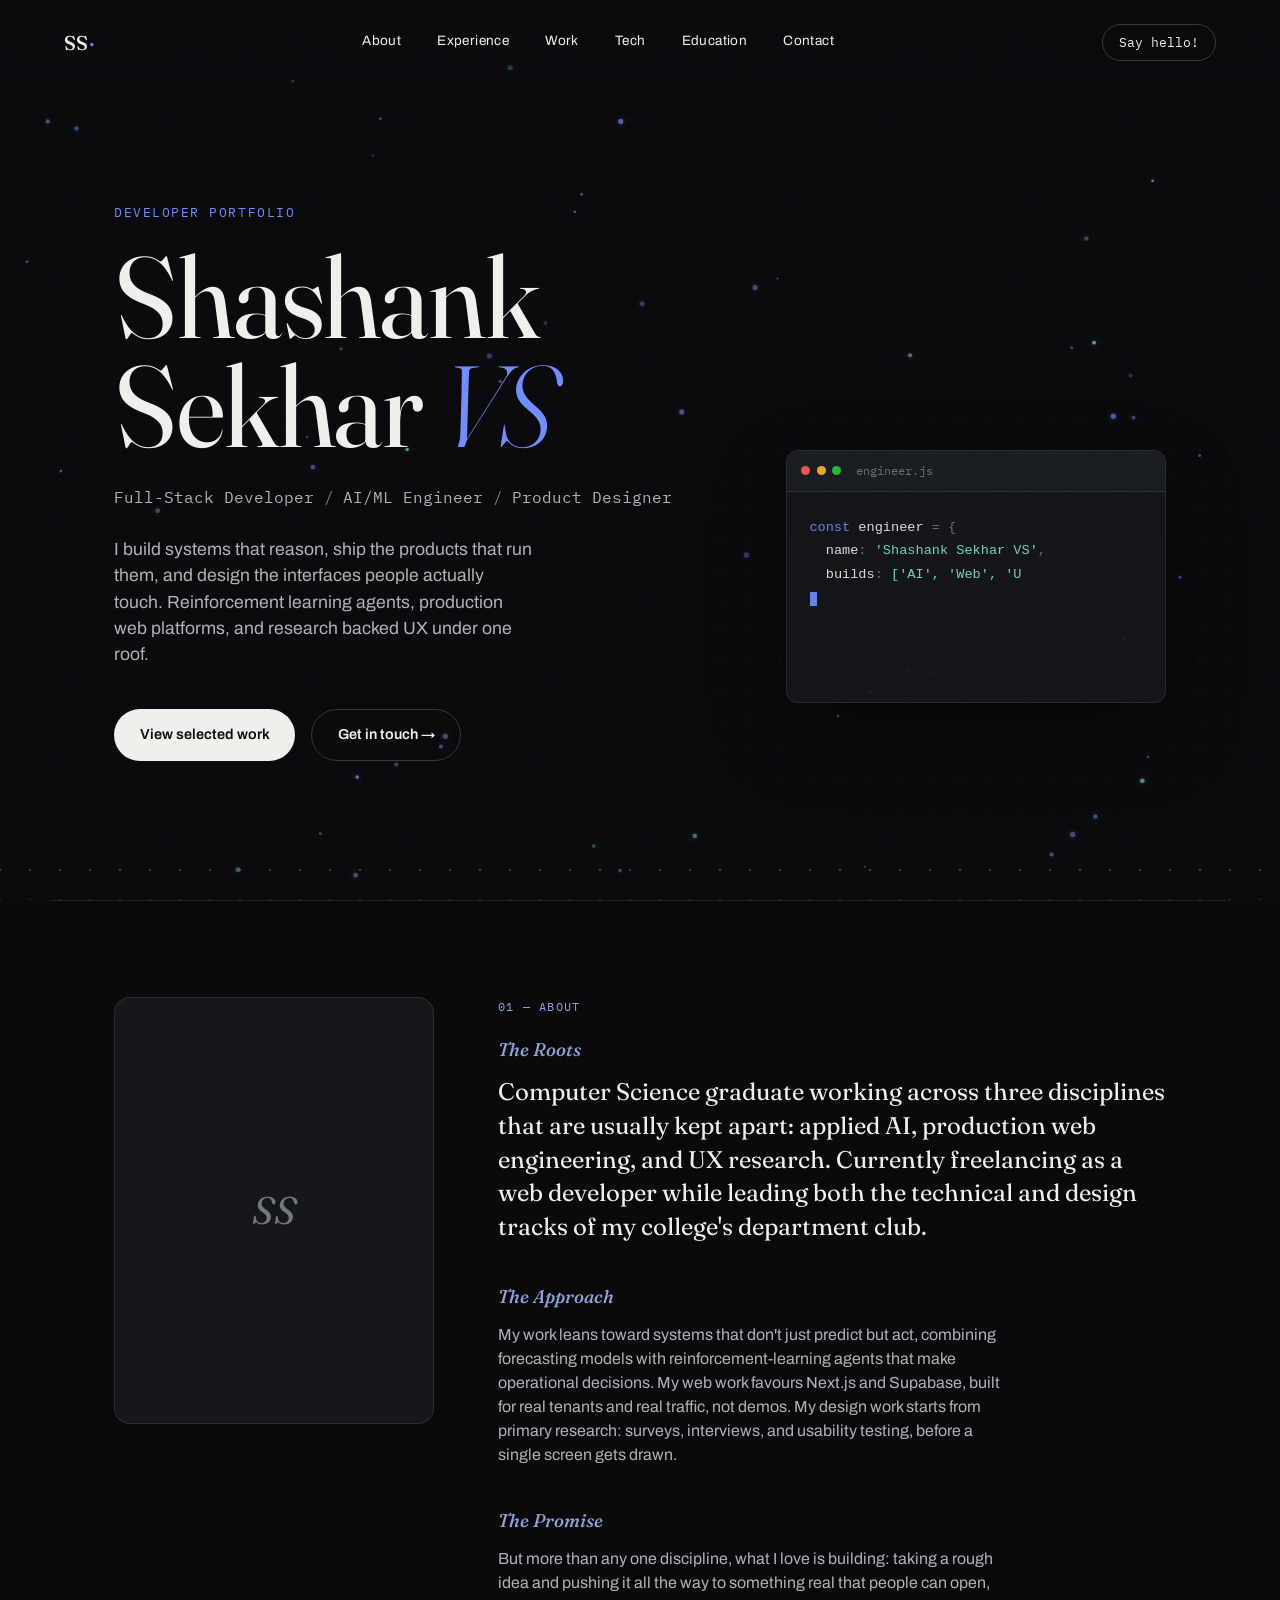
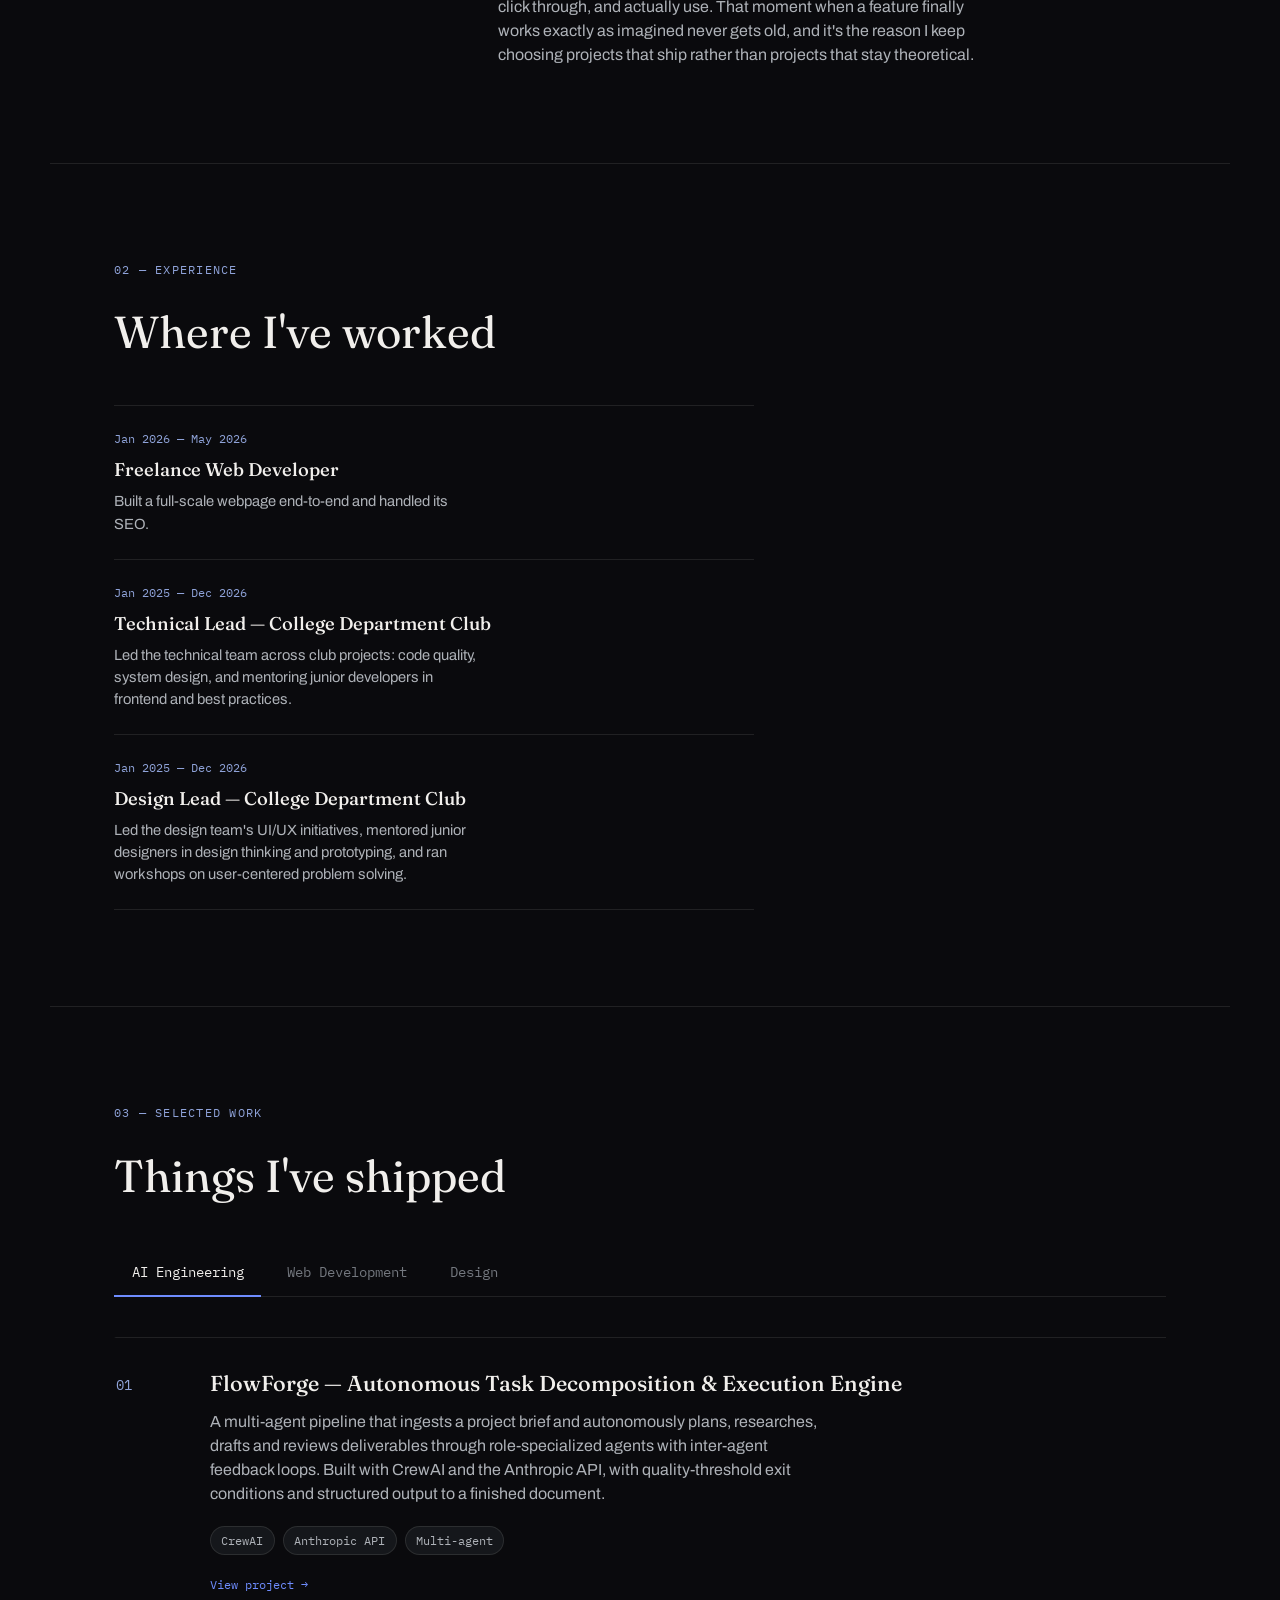
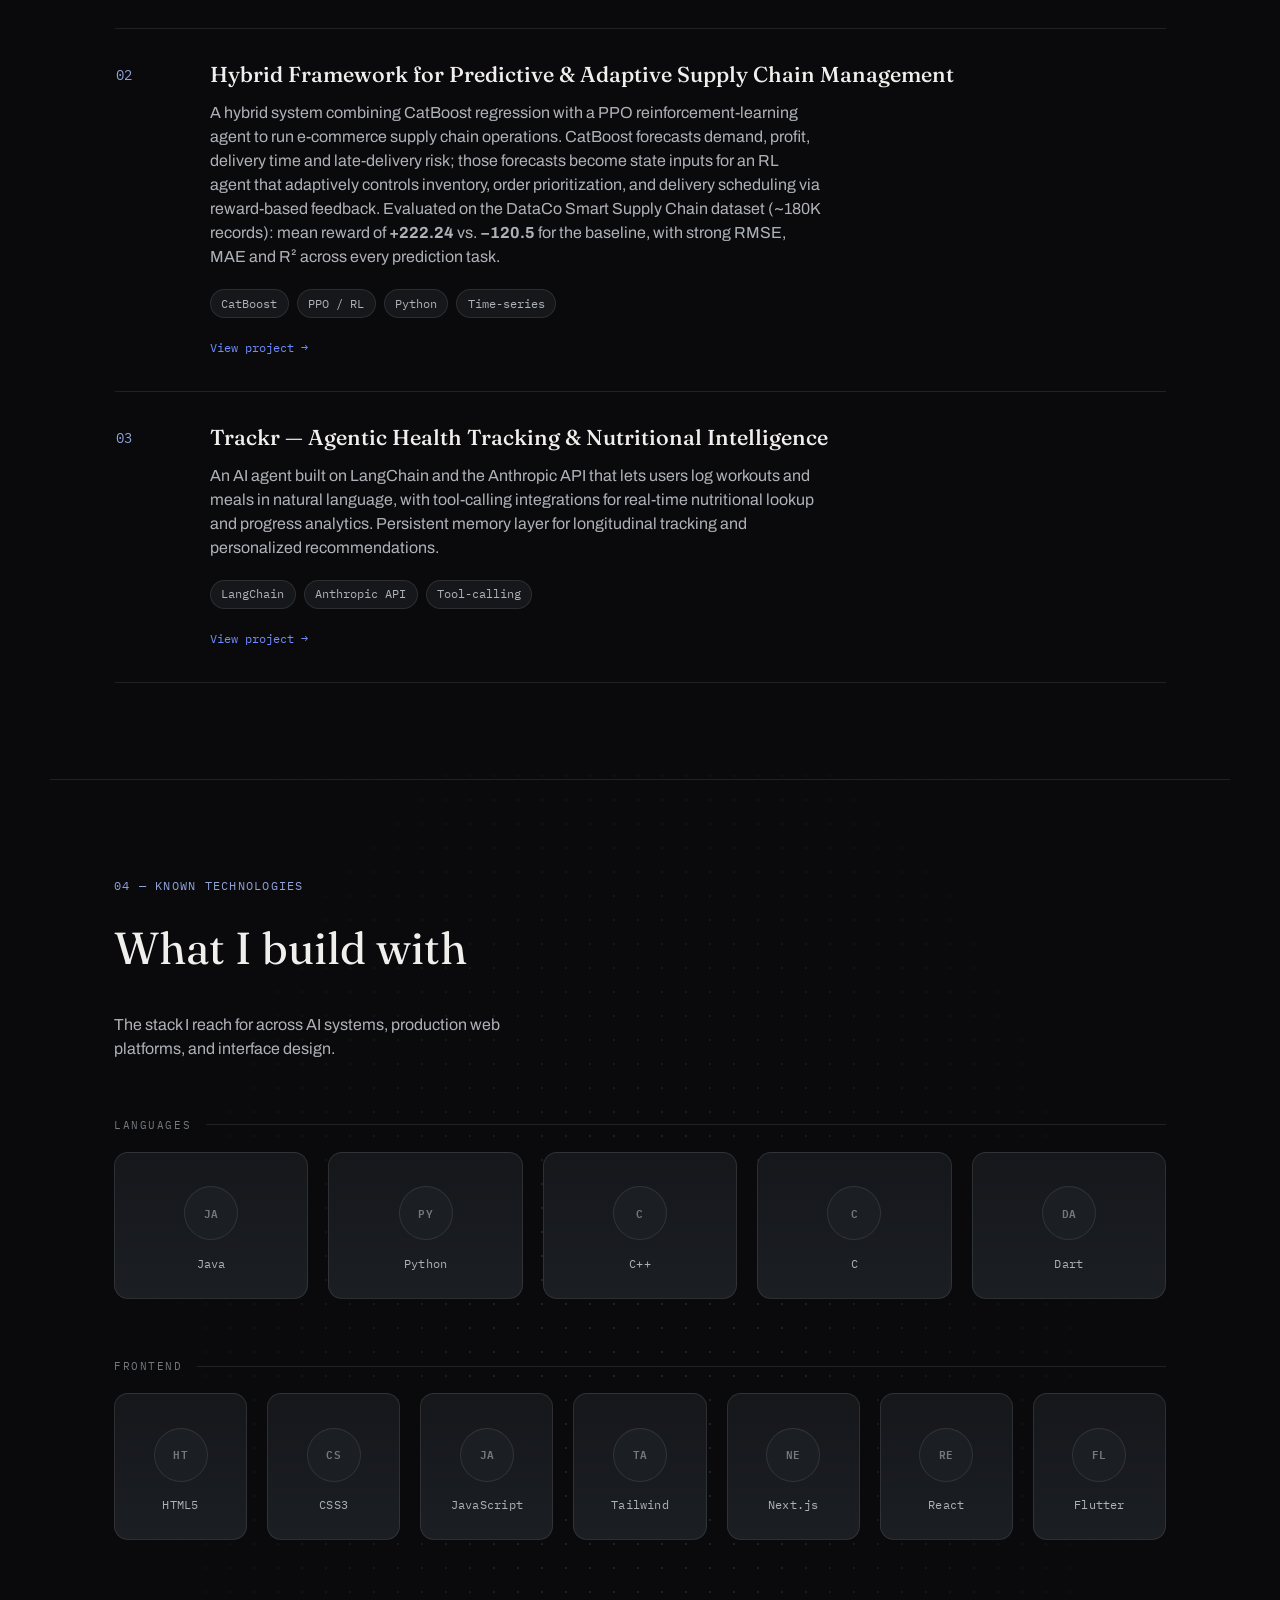
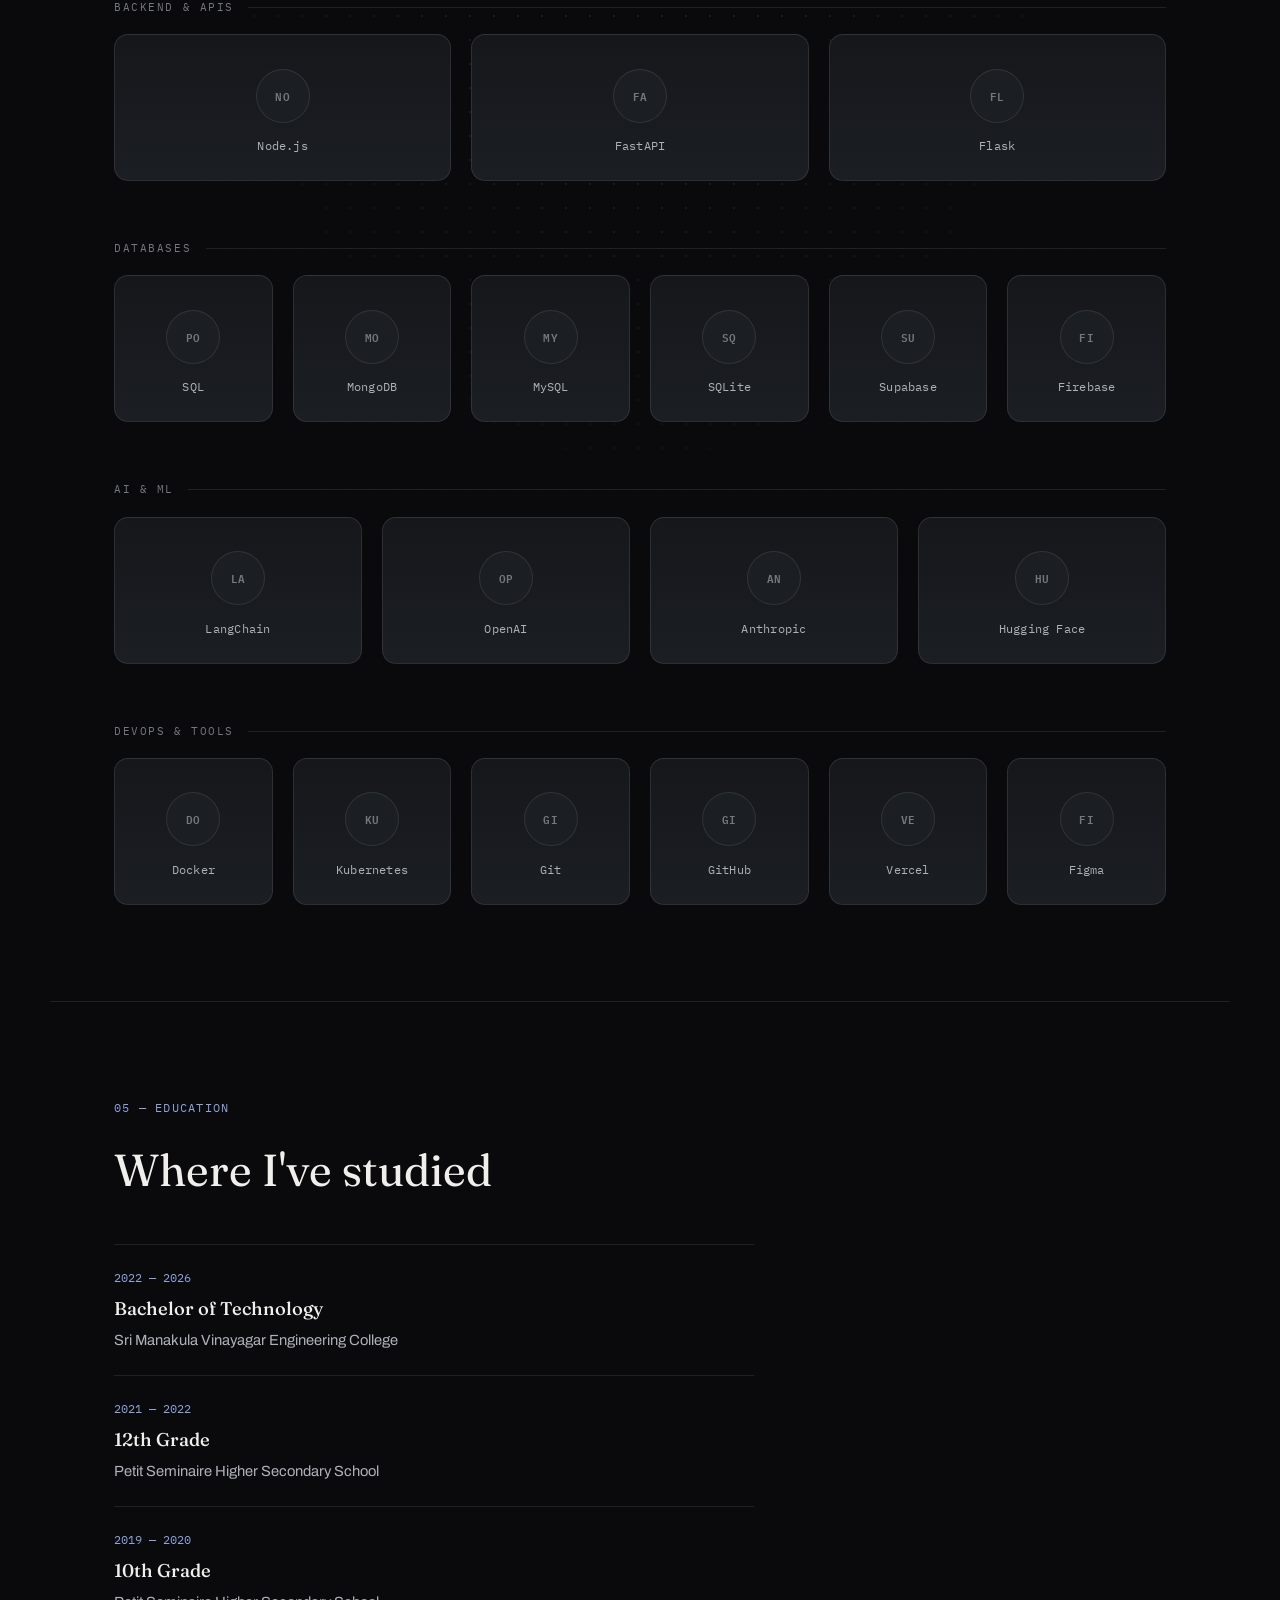
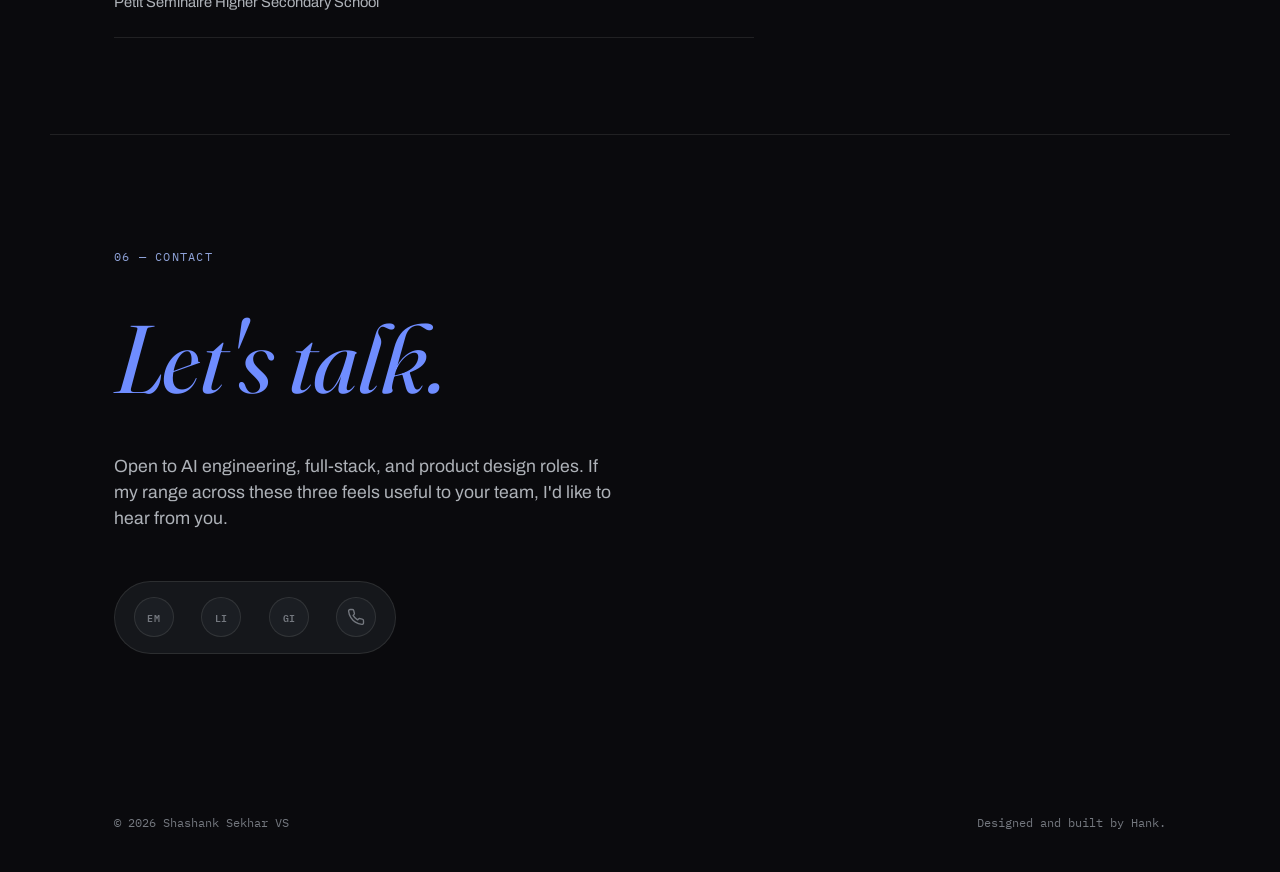
==== commit 6083cea3: "Add About nav link across all pages; expand terminal hero with more snippets" ====
--- a/index.html
+++ b/index.html
@@ -3,977 +3,459 @@
 <head>
 <meta charset="UTF-8">
 <meta name="viewport" content="width=device-width, initial-scale=1.0">
-<title>Shashank Sekhar — UI/UX Designer</title>
-<link href="https://fonts.googleapis.com/css2?family=Cormorant+Garamond:ital,wght@0,300;0,400;0,500;1,300;1,400&family=DM+Sans:wght@300;400;500&display=swap" rel="stylesheet">
-<link rel="stylesheet" href="https://cdnjs.cloudflare.com/ajax/libs/font-awesome/6.7.2/css/all.min.css">
-<style>
-  *, *::before, *::after { box-sizing: border-box; margin: 0; padding: 0; }
-
-  :root {
-    --cream: #F5F0E8;
-    --off-white: #FAF8F4;
-    --dark: #1A1714;
-    --dark-2: #2E2A26;
-    --accent: #C4703A;
-    --accent-light: #E8A87C;
-    --muted: #7A7068;
-    --line: rgba(26,23,20,0.12);
-    --font-serif: 'Cormorant Garamond', Georgia, serif;
-    --font-sans: 'DM Sans', system-ui, sans-serif;
-  }
-
-  html { scroll-behavior: smooth; }
-
-  body {
-    font-family: var(--font-sans);
-    background: var(--off-white);
-    color: var(--dark);
-    overflow-x: hidden;
-  }
-
-  /* NAV */
-  nav {
-    position: fixed;
-    top: 0; left: 0; right: 0;
-    z-index: 100;
-    display: flex;
-    justify-content: space-between;
-    align-items: center;
-    padding: 1.5rem 4rem;
-    mix-blend-mode: normal;
-  }
-
-  nav::before {
-    content: '';
-    position: absolute;
-    inset: 0;
-    background: rgba(250,248,244,0.85);
-    backdrop-filter: blur(12px);
-    -webkit-backdrop-filter: blur(12px);
-    border-bottom: 1px solid var(--line);
-  }
-
-  .nav-logo {
-    font-family: var(--font-serif);
-    font-size: 1.25rem;
-    font-weight: 400;
-    letter-spacing: 0.02em;
-    color: var(--dark);
-    text-decoration: none;
-    position: relative;
-  }
-
-  .nav-links {
-    display: flex;
-    gap: 2.5rem;
-    list-style: none;
-    position: relative;
-  }
-
-  .nav-links a {
-    font-size: 0.8rem;
-    font-weight: 400;
-    letter-spacing: 0.12em;
-    text-transform: uppercase;
-    color: var(--muted);
-    text-decoration: none;
-    transition: color 0.3s;
-  }
-
-  .nav-links a:hover { color: var(--dark); }
-
-  .social-links {
-    display: flex;
-    justify-content: center;
-    gap: 40px;
-  }
-
-  .social-icon {
-    font-size: 2.5rem; /* Large enough to be a focal point */
-    color: #444; /* Dim by default */
-    transition: all 0.4s cubic-bezier(0.175, 0.885, 0.32, 1.275);
-    text-decoration: none;
-  }
-
-  .social-icon:hover {
-    color: var(--accent-purple);
-    transform: translateY(-10px) scale(1.1); /* The signature "Designer" lift */
-  }
-  
-  .fa-envelope:hover { color: #ea4335; } /* Gmail Red */
-  .fa-instagram:hover { color: #e1306c; } /* Insta Pink */
-  .fa-behance:hover { color: #0057ff; }   /* Behance Blue */
-
-
-  /* HERO */
-  .hero {
-    min-height: 90vh;
-    display: grid;
-    grid-template-columns: 1fr 1fr;
-    position: relative;
-    overflow: hidden;
-  }
-
-  .hero-left {
-    display: flex;
-    flex-direction: column;
-    justify-content: center;
-    padding: 8rem 3rem 5rem 4rem;
-    position: relative;
-    z-index: 1;
-  }
-
-  .hero-label {
-    font-size: 0.7rem;
-    letter-spacing: 0.18em;
-    text-transform: uppercase;
-    color: var(--accent);
-    margin-bottom: 1.5rem;
-    font-weight: 500;
-    display: flex;
-    align-items: center;
-    gap: 0.75rem;
-  }
-
-  .hero-label::before {
-    content: '';
-    display: block;
-    width: 2rem;
-    height: 1px;
-    background: var(--accent);
-  }
-
-  .hero-name {
-    font-family: var(--font-serif);
-    font-size: clamp(3.5rem, 7vw, 6.5rem);
-    font-weight: 300;
-    line-height: 0.95;
-    letter-spacing: -0.01em;
-    margin-bottom: 2rem;
-    color: var(--dark);
-  }
-
-  .hero-name em {
-    font-style: italic;
-    color: var(--accent);
-  }
-
-  .hero-desc {
-    font-size: 1rem;
-    line-height: 1.7;
-    color: var(--muted);
-    max-width: 30ch;
-    margin-bottom: 3rem;
-    font-weight: 300;
-  }
-
-  .hero-cta {
-    display: inline-flex;
-    align-items: center;
-    gap: 0.75rem;
-    font-size: 0.8rem;
-    letter-spacing: 0.12em;
-    text-transform: uppercase;
-    font-weight: 500;
-    color: var(--dark);
-    text-decoration: none;
-    padding: 1rem 2rem;
-    border: 1px solid var(--dark);
-    transition: all 0.3s;
-    position: relative;
-    overflow: hidden;
-  }
-
-  .hero-cta::before {
-    content: '';
-    position: absolute;
-    inset: 0;
-    background: var(--dark);
-    transform: translateX(-100%);
-    transition: transform 0.4s cubic-bezier(0.16, 1, 0.3, 1);
-  }
-
-  .hero-cta:hover::before { transform: translateX(0); }
-  .hero-cta:hover { color: var(--off-white); }
-  .hero-cta span { position: relative; }
-
-  .hero-right {
-    position: relative;
-    background: var(--cream);
-    overflow: hidden;
-  }
-
-  .hero-bg-pattern {
-    position: absolute;
-    inset: 0;
-    opacity: 0.06;
-    background-image:
-      repeating-linear-gradient(0deg, transparent, transparent 39px, var(--dark) 39px, var(--dark) 40px),
-      repeating-linear-gradient(90deg, transparent, transparent 39px, var(--dark) 39px, var(--dark) 40px);
-  }
-
-  .hero-skills {
-    position: absolute;
-    bottom: 4rem;
-    left: 3rem;
-    right: 3rem;
-    display: flex;
-    flex-direction: column;
-    gap: 0.75rem;
-  }
-
-  .skill-item {
-    display: flex;
-    align-items: center;
-    justify-content: space-between;
-    padding-bottom: 0.75rem;
-    border-bottom: 1px solid var(--line);
-    animation: slideIn 0.6s both;
-  }
-
-  .skill-item:nth-child(1) { animation-delay: 0.1s; }
-  .skill-item:nth-child(2) { animation-delay: 0.2s; }
-  .skill-item:nth-child(3) { animation-delay: 0.3s; }
-  .skill-item:nth-child(4) { animation-delay: 0.4s; }
-  .skill-item:nth-child(5) { animation-delay: 0.5s; }
-
-  @keyframes slideIn {
-    from { opacity: 0; transform: translateX(20px); }
-    to { opacity: 1; transform: translateX(0); }
-  }
-
-  .skill-name {
-    font-family: var(--font-serif);
-    font-size: 1.5rem;
-    font-weight: 300;
-    font-style: italic;
-    color: var(--dark-2);
-  }
-
-  .skill-num {
-    font-size: 0.65rem;
-    letter-spacing: 0.1em;
-    color: var(--muted);
-    font-weight: 500;
-  }
-
-  .hero-quote {
-    position: absolute;
-    top: 30%;
-    left: 50%;
-    transform: translate(-50%, -50%);
-    text-align: center;
-    width: 80%;
-  }
-
-  .hero-quote blockquote {
-    font-family: var(--font-serif);
-    font-size: clamp(1.1rem, 2vw, 1.5rem);
-    font-weight: 300;
-    font-style: italic;
-    line-height: 1.6;
-    color: var(--dark-2);
-  }
-
-  .hero-quote cite {
-    display: block;
-    margin-top: 1rem;
-    font-size: 0.75rem;
-    letter-spacing: 0.1em;
-    text-transform: uppercase;
-    color: var(--muted);
-    font-style: normal;
-  }
-
-  /* MARQUEE */
-  .marquee-strip {
-    background: var(--dark);
-    color: var(--off-white);
-    padding: 1rem 0;
-    overflow: hidden;
-    white-space: nowrap;
-  }
-
-  .marquee-inner {
-    display: inline-flex;
-    gap: 3rem;
-    animation: marquee 18s linear infinite;
-  }
-
-  .marquee-item {
-    font-family: var(--font-serif);
-    font-size: 1.1rem;
-    font-style: italic;
-    font-weight: 300;
-    opacity: 0.8;
-    display: flex;
-    align-items: center;
-    gap: 3rem;
-  }
-
-  .marquee-item::after {
-    content: '✦';
-    font-style: normal;
-    font-size: 0.5rem;
-    opacity: 0.5;
-  }
-
-  @keyframes marquee {
-    from { transform: translateX(0); }
-    to { transform: translateX(-50%); }
-  }
-
-  /* WORK SECTION */
-  .section-header {
-    display: flex;
-    align-items: baseline;
-    justify-content: space-between;
-    padding: 5rem 4rem 3rem;
-  }
-
-  .section-label {
-    font-size: 0.7rem;
-    letter-spacing: 0.18em;
-    text-transform: uppercase;
-    color: var(--accent);
-    font-weight: 500;
-    display: flex;
-    align-items: center;
-    gap: 0.75rem;
-  }
-
-  .section-label::before {
-    content: '';
-    display: block;
-    width: 2rem;
-    height: 1px;
-    background: var(--accent);
-  }
-
-  .section-title {
-    font-family: var(--font-serif);
-    font-size: clamp(2.5rem, 5vw, 4rem);
-    font-weight: 300;
-    line-height: 1;
-    color: var(--dark);
-  }
-
-  /* PROJECTS */
-  .projects-grid {
-    padding: 0 4rem 6rem;
-    display: grid;
-    gap: 2px;
-  }
-
-  .project-card {
-    display: grid;
-    grid-template-columns: 1fr 1fr;
-    min-height: 420px;
-    background: var(--cream);
-    overflow: hidden;
-    position: relative;
-    text-decoration: none;
-    color: inherit;
-  }
-
-  .project-card:nth-child(even) {
-    direction: rtl;
-  }
-
-  .project-card:nth-child(even) > * {
-    direction: ltr;
-  }
-
-  .project-img {
-    position: relative;
-    overflow: hidden;
-    background: #E8E0D5;
-  }
-
-  .project-img img {
-    width: 100%;
-    height: 100%;
-    object-fit: cover;
-    transition: transform 0.7s cubic-bezier(0.16, 1, 0.3, 1);
-    display: block;
-  }
-
-  .project-card:hover .project-img img {
-    transform: scale(1.04);
-  }
-
-  .project-img-placeholder {
-    width: 100%;
-    height: 100%;
-    display: flex;
-    align-items: center;
-    justify-content: center;
-    background: linear-gradient(135deg, #E8E0D5, #D4C8BA);
-    font-family: var(--font-serif);
-    font-size: 5rem;
-    color: rgba(26,23,20,0.1);
-    font-style: italic;
-  }
-
-  .project-info {
-    padding: 3.5rem;
-    display: flex;
-    flex-direction: column;
-    justify-content: center;
-    background: var(--cream);
-    position: relative;
-  }
-
-  .project-number {
-    font-size: 0.65rem;
-    letter-spacing: 0.18em;
-    text-transform: uppercase;
-    color: var(--muted);
-    margin-bottom: 1.5rem;
-    font-weight: 500;
-  }
-
-  .project-title {
-    font-family: var(--font-serif);
-    font-size: 2.8rem;
-    font-weight: 300;
-    line-height: 1.05;
-    color: var(--dark);
-    margin-bottom: 1rem;
-  }
-
-  .project-desc {
-    font-size: 0.9rem;
-    line-height: 1.7;
-    color: var(--muted);
-    font-weight: 300;
-    max-width: 30ch;
-    margin-bottom: 2.5rem;
-  }
-
-  .project-tag {
-    display: inline-block;
-    font-size: 0.65rem;
-    letter-spacing: 0.12em;
-    text-transform: uppercase;
-    color: var(--accent);
-    border: 1px solid var(--accent);
-    padding: 0.3rem 0.75rem;
-    font-weight: 500;
-  }
-
-  .project-arrow {
-    position: absolute;
-    bottom: 2.5rem;
-    right: 2.5rem;
-    width: 2.5rem;
-    height: 2.5rem;
-    border: 1px solid var(--line);
-    display: flex;
-    align-items: center;
-    justify-content: center;
-    transition: all 0.3s;
-    color: var(--muted);
-  }
-
-  .project-card:hover .project-arrow {
-    background: var(--dark);
-    color: var(--off-white);
-    border-color: var(--dark);
-  }
-
-  /* ABOUT SECTION */
-  .about-section {
-    display: grid;
-    grid-template-columns: 1fr 1fr;
-    border-top: 1px solid var(--line);
-  }
-
-  .about-left {
-    padding: 6rem 4rem;
-    background: var(--dark);
-    color: var(--off-white);
-    display: flex;
-    flex-direction: column;
-    justify-content: center;
-  }
-
-  .about-label-light {
-    font-size: 0.7rem;
-    letter-spacing: 0.18em;
-    text-transform: uppercase;
-    color: var(--accent-light);
-    margin-bottom: 2rem;
-    font-weight: 500;
-    display: flex;
-    align-items: center;
-    gap: 0.75rem;
-  }
-
-  .about-label-light::before {
-    content: '';
-    display: block;
-    width: 2rem;
-    height: 1px;
-    background: var(--accent-light);
-  }
-
-  .about-heading {
-    font-family: var(--font-serif);
-    font-size: clamp(2.2rem, 4vw, 3.5rem);
-    font-weight: 300;
-    line-height: 1.1;
-    margin-bottom: 2rem;
-    color: var(--off-white);
-  }
-
-  .about-heading em {
-    font-style: italic;
-    color: var(--accent-light);
-  }
-
-  .about-text {
-    font-size: 0.95rem;
-    line-height: 1.8;
-    color: rgba(250,248,244,0.6);
-    font-weight: 300;
-    max-width: 40ch;
-  }
-
-  .about-right {
-    padding: 0;
-    min-height: 750px;
-    overflow: hidden;
-    background: var(--cream);
-  }
-  .about-image {
-    width: 100%;
-    height: 100%;
-    object-fit:contain;
-    display: block;
-  }
-  .about-stat {
-    border-bottom: 1px solid var(--line);
-    padding-bottom: 2.5rem;
-  }
-
-  .about-stat:last-child { border-bottom: none; padding-bottom: 0; }
-
-  .stat-number {
-    font-family: var(--font-serif);
-    font-size: 3rem;
-    font-weight: 300;
-    color: var(--dark);
-    line-height: 1;
-    margin-bottom: 0.4rem;
-  }
-
-  .stat-label {
-    font-size: 0.75rem;
-    letter-spacing: 0.12em;
-    text-transform: uppercase;
-    color: var(--muted);
-    font-weight: 500;
-  }
-
-  /* CONNECT */
-  .connect-section {
-    text-align: center;
-    padding: 8rem 4rem;
-    background: var(--cream);
-    border-top: 1px solid var(--line);
-    position: relative;
-    overflow: hidden;
-  }
-
-  .connect-bg {
-    position: absolute;
-    inset: 0;
-    display: flex;
-    align-items: center;
-    justify-content: center;
-    pointer-events: none;
-    overflow: hidden;
-  }
-
-  .connect-bg-text {
-    font-family: var(--font-serif);
-    font-size: 20vw;
-    font-weight: 300;
-    color: rgba(26,23,20,0.04);
-    white-space: nowrap;
-    font-style: italic;
-  }
-
-  .connect-inner {
-    position: relative;
-  }
-
-  .connect-label {
-    font-size: 0.7rem;
-    letter-spacing: 0.18em;
-    text-transform: uppercase;
-    color: var(--accent);
-    margin-bottom: 1.5rem;
-    font-weight: 500;
-    display: flex;
-    align-items: center;
-    justify-content: center;
-    gap: 0.75rem;
-  }
-
-  .connect-label::before, .connect-label::after {
-    content: '';
-    display: block;
-    width: 2rem;
-    height: 1px;
-    background: var(--accent);
-  }
-
-  .connect-title {
-    font-family: var(--font-serif);
-    font-size: clamp(3rem, 7vw, 6rem);
-    font-weight: 300;
-    line-height: 0.95;
-    color: var(--dark);
-    margin-bottom: 1.5rem;
-  }
-
-  .connect-title em {
-    font-style: italic;
-    color: var(--accent);
-  }
-
-  .connect-subtitle {
-    font-size: 0.95rem;
-    color: var(--muted);
-    font-weight: 300;
-    margin-bottom: 3rem;
-    line-height: 1.6;
-  }
-
-  .connect-email {
-    font-family: var(--font-serif);
-    font-size: 1.5rem;
-    font-weight: 300;
-    color: var(--dark);
-    text-decoration: none;
-    letter-spacing: 0.02em;
-    border-bottom: 1px solid var(--dark);
-    padding-bottom: 0.2rem;
-    transition: color 0.3s, border-color 0.3s;
-  }
-
-  .connect-email:hover {
-    color: var(--accent);
-    border-color: var(--accent);
-  }
-
-  /* FOOTER */
-  footer {
-    display: flex;
-    justify-content: space-between;
-    align-items: center;
-    padding: 2rem 4rem;
-    border-top: 1px solid var(--line);
-    background: var(--off-white);
-  }
-
-  .footer-name {
-    font-family: var(--font-serif);
-    font-size: 0.9rem;
-    color: var(--dark);
-    font-weight: 300;
-  }
-
-  .footer-copy {
-    font-size: 0.75rem;
-    color: var(--muted);
-    letter-spacing: 0.05em;
-  }
-
-  /* ENTRY ANIMATIONS */
-  .fade-up {
-    opacity: 0;
-    transform: translateY(30px);
-    transition: opacity 0.8s cubic-bezier(0.16, 1, 0.3, 1), transform 0.8s cubic-bezier(0.16, 1, 0.3, 1);
-  }
-
-  .fade-up.visible {
-    opacity: 1;
-    transform: none;
-  }
-
-  /* CURSOR DOT */
-  .cursor {
-    width: 8px;
-    height: 8px;
-    border-radius: 50%;
-    background: var(--accent);
-    position: fixed;
-    pointer-events: none;
-    z-index: 9999;
-    transform: translate(-50%, -50%);
-    transition: width 0.3s, height 0.3s, background 0.3s;
-    mix-blend-mode: multiply;
-  }
-
-  .cursor-ring {
-    width: 32px;
-    height: 32px;
-    border: 1px solid var(--accent);
-    border-radius: 50%;
-    position: fixed;
-    pointer-events: none;
-    z-index: 9998;
-    transform: translate(-50%, -50%);
-    transition: width 0.4s, height 0.4s, border-color 0.3s;
-    opacity: 0.5;
-  }
-
-  @media (max-width: 900px) {
-    nav { padding: 1.5rem 2rem; }
-    .hero { grid-template-columns: 1fr; }
-    .hero-left { padding: 7rem 2rem 4rem; }
-    .hero-right { min-height: 50vh; }
-    .hero-quote { display: none; }
-    .section-header { padding: 4rem 2rem 2rem; flex-direction: column; gap: 1rem; }
-    .projects-grid { padding: 0 2rem 4rem; }
-    .project-card { grid-template-columns: 1fr; min-height: auto; }
-    .project-card:nth-child(even) { direction: ltr; }
-    .project-info { padding: 2.5rem 2rem; }
-    .about-section { grid-template-columns: 1fr; }
-    .about-left, .about-right { padding: 4rem 2rem; }
-    .connect-section { padding: 6rem 2rem; }
-    footer { padding: 1.5rem 2rem; }
-    .cursor, .cursor-ring { display: none; }
-  }
-</style>
+<title>Shashank Sekhar VS - AI Engineer, Full-Stack Developer &amp; Product Designer</title>
+<meta name="description" content="Portfolio of Shashank Sekhar VS — AI/ML systems, full-stack web products, and UX/UI design.">
+<link rel="preconnect" href="https://fonts.googleapis.com">
+<link rel="preconnect" href="https://fonts.gstatic.com" crossorigin>
+<link href="https://fonts.googleapis.com/css2?family=Fraunces:ital,opsz,wght@0,9..144,300;0,9..144,400;0,9..144,500;0,9..144,600;1,9..144,400;1,9..144,500&family=Archivo:wght@400;500;600;700&family=IBM+Plex+Mono:wght@400;500&display=swap" rel="stylesheet">
+<link rel="icon" type="image/svg+xml" href="assets/favicon.svg">
+<link rel="stylesheet" href="css/style.css">
 </head>
 <body>
 
-<div class="cursor" id="cursor"></div>
-<div class="cursor-ring" id="cursorRing"></div>
-
-<nav>
-  <a href="#" class="nav-logo">SS</a>
-  <ul class="nav-links">
-    <li><a href="#work">Work</a></li>
-    <li><a href="#about">About me</a></li>
-    <li><a href="#connect">Contact</a></li>
-    <li><a href="Resume.html">Resume</a></li>
-  </ul>
-</nav>
-
-<!-- HERO -->
-<section class="hero">
-  <div class="hero-left">
-    <p class="hero-label">UI/UX Designer</p>
-    <h1 class="hero-name"><em style="color: black;">Shashank</em><br><em>Sekhar</em></h1>
-    <p class="hero-desc">Creating meaningful digital experiences through thoughtful design and human-centered thinking.</p>
-    <a href="#work" class="hero-cta">
-      <span>View Selected Work</span>
-      <span>→</span>
-    </a>
-  </div>
-  <div class="hero-right">
-    <div class="hero-bg-pattern"></div>
-    <div class="hero-quote">
-      <blockquote>"Design isn't just what it looks like and feels like. Design is how it works."</blockquote>
-      <cite>— Steve Jobs</cite>
-    </div>
-    <div class="hero-skills">
-      <div class="skill-item">
-        <span class="skill-name">UI/UX Design</span>
-        <span class="skill-num">01</span>
-      </div>
-      <div class="skill-item">
-        <span class="skill-name">Branding</span>
-        <span class="skill-num">02</span>
-      </div>
-      <div class="skill-item">
-        <span class="skill-name">Visual Identity</span>
-        <span class="skill-num">03</span>
-      </div>
-      <div class="skill-item">
-        <span class="skill-name">Product Strategy</span>
-        <span class="skill-num">04</span>
-      </div>
-      <div class="skill-item">
-        <span class="skill-name">Prototyping</span>
-        <span class="skill-num">05</span>
-      </div>
-    </div>
-  </div>
-</section>
-
-<!-- MARQUEE -->
-<div class="marquee-strip">
-  <div class="marquee-inner">
-    <span class="marquee-item">UI/UX Design</span>
-    <span class="marquee-item">Branding</span>
-    <span class="marquee-item">Visual Identity</span>
-    <span class="marquee-item">Product Strategy</span>
-    <span class="marquee-item">Prototyping</span>
-    <span class="marquee-item">User Research</span>
-    <span class="marquee-item">Interaction Design</span>
-    <span class="marquee-item">UI/UX Design</span>
-    <span class="marquee-item">Branding</span>
-    <span class="marquee-item">Visual Identity</span>
-    <span class="marquee-item">Product Strategy</span>
-    <span class="marquee-item">Prototyping</span>
-    <span class="marquee-item">User Research</span>
-    <span class="marquee-item">Interaction Design</span>
-  </div>
+<div class="grain"></div>
+<div class="bg-fx" aria-hidden="true">
+  <div class="bg-blob bg-blob-1"></div>
+  <div class="bg-blob bg-blob-2"></div>
+  <div class="bg-blob bg-blob-3"></div>
 </div>
-
-<!-- WORK SECTION -->
-<section id="work">
-  <div class="section-header fade-up">
-    <p class="section-label">Selected Work</p>
-    <h2 class="section-title">Projects</h2>
-  </div>
-
-  <div class="projects-grid">
-    <!-- Frabe -->
-    <a href="Frabe.html" class="project-card fade-up" target="_blank">
-      <div class="project-img">
-        <img src="Frabe.png" alt="Frabe project" onerror="this.style.display='none'; this.nextElementSibling.style.display='flex';">
-        <div class="project-img-placeholder" style="display:none;">F</div>
-      </div>
-      <div class="project-info">
-        <p class="project-number">001</p>
-        <h3 class="project-title">Frabe</h3>
-        <p class="project-desc">Women's safety analytics application - A thoughtful design that empowers and protects.</p>
-        <span class="project-tag">Mobile App Design</span>
-        <div class="project-arrow">→</div>
-      </div>
-    </a>
-
-    <!-- Qless -->
-    <a href="QLess.html" class="project-card fade-up" target="_blank">
-      <div class="project-img">
-        <img src="Qless.png" alt="Qless project" onerror="this.style.display='none'; this.nextElementSibling.style.display='flex';">
-        <div class="project-img-placeholder" style="display:none;">Q</div>
-      </div>
-      <div class="project-info">
-        <p class="project-number">002</p>
-        <h3 class="project-title">Qless</h3>
-        <p class="project-desc">Quick food pickup application - Making food ordering seamless, fast, and delightful.</p>
-        <span class="project-tag">Mobile App Design</span>
-        <div class="project-arrow">→</div>
-      </div>
-    </a>
-
-    <!-- Gusto -->
-    <a href="gusto.html" class="project-card fade-up" target="_blank">
-      <div class="project-img">
-        <img src="Gusto.png" alt="Gusto project" onerror="this.style.display='none'; this.nextElementSibling.style.display='flex';">
-        <div class="project-img-placeholder" style="display:none;">G</div>
-      </div>
-      <div class="project-info">
-        <p class="project-number">003</p>
-        <h3 class="project-title">Gusto</h3>
-        <p class="project-desc">Italian pastry shop branding - Crafting a warm, authentic visual identity steeped in tradition.</p>
-        <span class="project-tag">Branding</span>
-        <div class="project-arrow">→</div>
-      </div>
-    </a>
-  </div>
-</section>
-
-<!-- ABOUT SECTION -->
-<section id="about" class="about-section">
-  <div class="about-left fade-up">
-    <p class="about-label-light">About Me</p>
-    <h2 class="about-heading">Designer that <em>connects</em> people & ideas</h2>
-    <p class="about-text">I am a designer and B.Tech student who specializes in the intersection of technical architecture and visual simplicity. 
-      My background in Java and AI analytics allows me to understand the "how" behind the products I design. 
-      My process is heavily influenced by the philosophy of discipline. I draw inspiration from a few set of people I follow and applying that same level of "controlled aggression" to solve complex design problems.
-</p>
-  </div>
-  <div class="about-right fade-up">
-    <img src="Shashank.jpeg" alt="Shashank Sekhar" class="about-image">
-  </div>
-</section>
-
-<!-- CONNECT SECTION -->
-<section id="connect" class="connect-section">
-  <div class="connect-bg">
-    <span class="connect-bg-text">Hello</span>
-  </div>
-  <div class="connect-inner fade-up">
-    <p class="connect-label">Let's Talk</p>
-    <h2 class="connect-title">Let's <em>Connect</em></h2>
-    <p class="connect-subtitle">Available for freelance and full-time opportunities.<br>Let's build something great together.</p>
-    <div class="social-links">
-        <a href="mailto:vsshashank08@gmail.com" class="social-icon" title="Email Me">
-            <i class="fa-regular fa-envelope"></i>
-        </a>
-        
-        <a href="https://www.instagram.com/shas_hank.008/" target="_blank" class="social-icon" title="Instagram">
-            <i class="fa-brands fa-instagram"></i>
-        </a>
-        
-        <a href="https://www.behance.net/shashanksekhar2" target="_blank" class="social-icon" title="Behance">
-            <i class="fa-brands fa-behance"></i>
-        </a>
-    </div>  </div>
-</section>
-
-<!-- FOOTER -->
-<footer>
-  <span class="footer-name">Shashank Sekhar</span>
-  <span class="footer-copy">© 2026</span>
+<script>
+function techIconFallback(img) {
+  var span = document.createElement("span");
+  span.className = "tech-fallback";
+  span.textContent = (img.alt || "?").replace(/[^A-Za-z0-9]/g, "").slice(0, 2).toUpperCase();
+  img.replaceWith(span);
+}
+</script>
+
+<header class="site-header">
+  <a href="#top" class="mark">SS<span class="mark-dot">·</span></a>
+  <nav class="nav">
+    <a href="#about">About</a>
+    <a href="#experience">Experience</a>
+    <a href="#work">Work</a>
+    <a href="#tech">Tech</a>
+    <a href="#education">Education</a>
+    <a href="#contact">Contact</a>
+  </nav>
+  <a href="mailto:vsshashank08@gmail.com" class="nav-cta">Say hello!</a>
+  <button class="nav-toggle" aria-label="Open menu" aria-expanded="false">
+    <span></span><span></span><span></span>
+  </button>
+</header>
+
+<div class="mobile-nav">
+  <nav>
+    <a href="#about">About</a>
+    <a href="#experience">Experience</a>
+    <a href="#work">Work</a>
+    <a href="#tech">Tech</a>
+    <a href="#education">Education</a>
+    <a href="#contact">Contact</a>
+  </nav>
+  <a href="mailto:vsshashank08@gmail.com" class="btn btn-primary">Say hello!</a>
+</div>
+
+<main id="top">
+
+  <!-- HERO -->
+  <section class="hero">
+    <p class="eyebrow" data-reveal>Developer Portfolio</p>
+    <h1 class="hero-name" data-reveal>
+      Shashank<br>Sekhar&nbsp;<span class="italic">VS</span>
+    </h1>
+    <div class="hero-roles" data-reveal>
+      <span>Full-Stack Developer</span>
+      <span class="slash">/</span>
+      <span>AI/ML Engineer</span>
+      <span class="slash">/</span>
+      <span>Product Designer</span>
+    </div>
+    <p class="hero-copy" data-reveal>
+      I build systems that reason, ship the products that run them, and design the interfaces
+      people actually touch. Reinforcement learning agents, production web platforms, and
+      research backed UX under one roof.
+    </p>
+    <div class="hero-actions" data-reveal>
+      <a href="#work" class="btn btn-primary">View selected work</a>
+      <a href="#contact" class="btn btn-ghost">Get in touch →</a>
+    </div>
+    <div class="hero-figure" aria-hidden="true">
+      <div class="term-window">
+        <div class="term-bar">
+          <span class="term-dot term-dot-red"></span>
+          <span class="term-dot term-dot-amber"></span>
+          <span class="term-dot term-dot-green"></span>
+          <span class="term-title" id="termTitle">engineer.js</span>
+        </div>
+        <pre class="term-body"><code id="termCode"></code><span class="term-cursor"></span></pre>
+      </div>
+    </div>
+  </section>
+
+  <!-- ABOUT / STATS -->
+  <section class="about" id="about">
+    <div class="about-photo" data-reveal>
+      <img src="assets/shashank.png" alt="Shashank Sekhar VS" loading="lazy" onerror="this.parentElement.classList.add('photo-fallback')">
+    </div>
+    <div class="about-text" data-reveal>
+      <p class="section-label">01 — About</p>
+
+      <div class="about-block">
+        <h3 class="about-block-title">The Roots</h3>
+        <p class="about-lede">
+          Computer Science graduate working across three disciplines that are usually kept
+          apart: applied AI, production web engineering, and UX research. Currently freelancing
+          as a web developer while leading both the technical and design tracks of my college's
+          department club.
+        </p>
+      </div>
+
+      <div class="about-block">
+        <h3 class="about-block-title">The Approach</h3>
+        <p class="about-body">
+          My work leans toward systems that don't just predict but act, combining forecasting
+          models with reinforcement-learning agents that make operational decisions. My web work
+          favours Next.js and Supabase, built for real tenants and real traffic, not demos. My
+          design work starts from primary research: surveys, interviews, and usability testing,
+          before a single screen gets drawn.
+        </p>
+      </div>
+
+      <div class="about-block">
+        <h3 class="about-block-title">The Promise</h3>
+        <p class="about-body">
+          But more than any one discipline, what I love is building: taking a rough idea and
+          pushing it all the way to something real that people can open, click through, and
+          actually use. That moment when a feature finally works exactly as imagined never gets
+          old, and it's the reason I keep choosing projects that ship rather than projects that
+          stay theoretical.
+        </p>
+      </div>
+    </div>
+  </section>
+
+  <!-- EXPERIENCE -->
+  <section class="split split-solo" id="experience">
+    <div class="split-col">
+      <p class="section-label">02 — Experience</p>
+      <h2 class="section-title" data-reveal>Where I've worked</h2>
+
+      <ol class="timeline">
+        <li data-reveal>
+          <span class="tl-date">Jan 2026 — May 2026</span>
+          <h4>Freelance Web Developer</h4>
+          <p>Built a full-scale webpage end-to-end and handled its SEO.</p>
+        </li>
+        <li data-reveal>
+          <span class="tl-date">Jan 2025 — Dec 2026</span>
+          <h4>Technical Lead — College Department Club</h4>
+          <p>Led the technical team across club projects: code quality, system design, and
+          mentoring junior developers in frontend and best practices.</p>
+        </li>
+        <li data-reveal>
+          <span class="tl-date">Jan 2025 — Dec 2026</span>
+          <h4>Design Lead — College Department Club</h4>
+          <p>Led the design team's UI/UX initiatives, mentored junior designers in design
+          thinking and prototyping, and ran workshops on user-centered problem solving.</p>
+        </li>
+      </ol>
+    </div>
+  </section>
+
+  <!-- WORK -->
+  <section class="work" id="work">
+    <p class="section-label">03 — Selected Work</p>
+    <h2 class="section-title" data-reveal>Things I've shipped</h2>
+
+    <div class="tabs" role="tablist" data-reveal>
+      <button class="tab active" data-tab="ai" role="tab" aria-selected="true">AI Engineering</button>
+      <button class="tab" data-tab="web" role="tab" aria-selected="false">Web Development</button>
+      <button class="tab" data-tab="design" role="tab" aria-selected="false">Design</button>
+    </div>
+
+    <!-- AI -->
+    <div class="tab-panel active" data-panel="ai">
+
+      <article class="entry" data-reveal>
+        <div class="entry-num">01</div>
+        <div class="entry-body">
+          <h3><a href="projects/flowforge.html">FlowForge — Autonomous Task Decomposition &amp; Execution Engine</a></h3>
+          <p>
+            A multi-agent pipeline that ingests a project brief and autonomously plans, researches,
+            drafts and reviews deliverables through role-specialized agents with inter-agent
+            feedback loops. Built with CrewAI and the Anthropic API, with quality-threshold exit
+            conditions and structured output to a finished document.
+          </p>
+          <div class="tags">
+            <span>CrewAI</span><span>Anthropic API</span><span>Multi-agent</span>
+          </div>
+          <a href="projects/flowforge.html" class="entry-link">View project →</a>
+        </div>
+      </article>
+
+      <article class="entry" data-reveal>
+        <div class="entry-num">02</div>
+        <div class="entry-body">
+          <h3><a href="projects/supply-chain-ai.html">Hybrid Framework for Predictive &amp; Adaptive Supply Chain Management</a></h3>
+          <p>
+            A hybrid system combining CatBoost regression with a PPO reinforcement-learning agent
+            to run e-commerce supply chain operations. CatBoost forecasts demand, profit, delivery
+            time and late-delivery risk; those forecasts become state inputs for an RL agent that
+            adaptively controls inventory, order prioritization, and delivery scheduling via
+            reward-based feedback. Evaluated on the DataCo Smart Supply Chain dataset (~180K
+            records): mean reward of <strong>+222.24</strong> vs. <strong>&minus;120.5</strong>
+            for the baseline, with strong RMSE, MAE and R² across every prediction task.
+          </p>
+          <div class="tags">
+            <span>CatBoost</span><span>PPO / RL</span><span>Python</span><span>Time-series</span>
+          </div>
+          <a href="projects/supply-chain-ai.html" class="entry-link">View project →</a>
+        </div>
+      </article>
+
+      <article class="entry" data-reveal>
+        <div class="entry-num">03</div>
+        <div class="entry-body">
+          <h3><a href="projects/trackr.html">Trackr — Agentic Health Tracking &amp; Nutritional Intelligence</a></h3>
+          <p>
+            An AI agent built on LangChain and the Anthropic API that lets users log workouts and
+            meals in natural language, with tool-calling integrations for real-time nutritional
+            lookup and progress analytics. Persistent memory layer for longitudinal tracking and
+            personalized recommendations.
+          </p>
+          <div class="tags">
+            <span>LangChain</span><span>Anthropic API</span><span>Tool-calling</span>
+          </div>
+          <a href="projects/trackr.html" class="entry-link">View project →</a>
+        </div>
+      </article>
+
+    </div>
+
+    <!-- WEB -->
+    <div class="tab-panel" data-panel="web">
+
+      <article class="entry" data-reveal>
+        <div class="entry-num">01</div>
+        <div class="entry-body">
+          <h3><a href="projects/cycleworld.html">Cycle World Pondicherry — Headless Cycle Storefront</a></h3>
+          <p>
+            Built on Next.js with server-side rendering for SEO-optimized catalogue pages and
+            dynamic product routing. Backed by a normalized Supabase Postgres schema with
+            RLS-enforced access control and Realtime inventory sync, deployed through a Vercel
+            pipeline with edge caching achieving sub-second TTFB.
+          </p>
+          <div class="tags">
+            <span>Next.js</span><span>Supabase</span><span>Postgres RLS</span><span>Vercel Edge</span>
+          </div>
+          <a href="projects/cycleworld.html" class="entry-link">View project →</a>
+        </div>
+      </article>
+
+      <article class="entry" data-reveal>
+        <div class="entry-num">02</div>
+        <div class="entry-body">
+          <h3><a href="projects/qless-platform.html">QLess — Campus Pre-Order Web App</a></h3>
+          <p>
+            The pre-order and pickup flow from the QLess UX case study, rebuilt as a working
+            web app. Menu browsing, cart, slot booking with real capacity limits, and OTP
+            pickup confirmation with a live countdown one HTML file, no framework, no
+            backend.
+          </p>
+          <div class="tags">
+            <span>HTML5</span><span>CSS3</span><span>Vanilla JavaScript</span><span>State management</span>
+          </div>
+          <a href="projects/qless-platform.html" class="entry-link">View project →</a>
+        </div>
+      </article>
+
+    </div>
+
+    <!-- DESIGN -->
+    <div class="tab-panel" data-panel="design">
+
+      <article class="entry" data-reveal>
+        <div class="entry-num">01</div>
+        <div class="entry-body">
+          <h3><a href="projects/frabe.html">Frabe — Women's Personal Safety App</a> <span class="entry-tag">UX/UI Case Study</span></h3>
+          <p>
+            End-to-end Android safety application, driven by primary research across 80 survey
+            respondents and 12 in-depth interviews. Solved the core usability challenge of reaching
+            emergency help in under 8 seconds through a one-tap SOS flow, horizontally scrollable
+            helpline cards, and a safe-area map surfacing 9+ location categories. High-fidelity
+            screens delivered in Figma, with the interaction model stress-tested through Maze
+            usability testing.
+          </p>
+          <div class="tags">
+            <span>User research</span><span>Figma</span><span>Usability testing</span>
+          </div>
+          <a href="projects/frabe.html" class="entry-link">View case study →</a>
+        </div>
+      </article>
+
+      <article class="entry" data-reveal>
+        <div class="entry-num">02</div>
+        <div class="entry-body">
+          <h3><a href="projects/qless-design.html">QLess — Campus Pre-Order &amp; Queue Management App</a> <span class="entry-tag">UX/UI Case Study</span></h3>
+          <p>
+            Mobile pre-ordering and live token tracking experience for high-footfall campus dining
+            venues, removing physical queues through a streamlined order-to-token flow. Research
+            across canteen visitors, full journey mapping from browse to collection, and 10
+            high-fidelity screens onboarding, menu discovery, cart, live order status, order
+            history, profile — built around a sub-3-tap ordering principle.
+          </p>
+          <div class="tags">
+            <span>User research</span><span>Journey mapping</span><span>Figma</span>
+          </div>
+          <a href="projects/qless-design.html" class="entry-link">View case study →</a>
+        </div>
+      </article>
+
+    </div>
+  </section>
+
+  <!-- KNOWN TECHNOLOGIES -->
+  <section class="tech" id="tech">
+    <p class="section-label">04 — Known Technologies</p>
+    <h2 class="section-title" data-reveal>What I build with</h2>
+    <p class="tech-sub" data-reveal>The stack I reach for across AI systems, production web platforms, and interface design.</p>
+
+    <div class="tech-groups">
+      <div class="tech-group">
+        <p class="tech-group-label">Languages</p>
+        <div class="tech-grid" data-reveal>
+          <div class="tech-item" style="--tint:#E76F00"><span class="tech-icon"><img src="https://cdn.simpleicons.org/openjdk/FFFFFF" alt="Java" loading="lazy" onerror="techIconFallback(this)"></span><span class="tech-name">Java</span></div>
+          <div class="tech-item" style="--tint:#4B8BBE"><span class="tech-icon"><img src="https://cdn.simpleicons.org/python/4B8BBE" alt="Python" loading="lazy" onerror="techIconFallback(this)"></span><span class="tech-name">Python</span></div>
+          <div class="tech-item" style="--tint:#00599C"><span class="tech-icon"><img src="https://cdn.simpleicons.org/cplusplus/00599C" alt="C++" loading="lazy" onerror="techIconFallback(this)"></span><span class="tech-name">C++</span></div>
+          <div class="tech-item" style="--tint:#A8B9CC"><span class="tech-icon"><img src="https://cdn.simpleicons.org/c/A8B9CC" alt="C" loading="lazy" onerror="techIconFallback(this)"></span><span class="tech-name">C</span></div>
+          <div class="tech-item" style="--tint:#0175C2"><span class="tech-icon"><img src="https://cdn.simpleicons.org/dart/0175C2" alt="Dart" loading="lazy" onerror="techIconFallback(this)"></span><span class="tech-name">Dart</span></div>
+        </div>
+      </div>
+
+      <div class="tech-group">
+        <p class="tech-group-label">Frontend</p>
+        <div class="tech-grid" data-reveal>
+          <div class="tech-item" style="--tint:#E34F26"><span class="tech-icon"><img src="https://cdn.simpleicons.org/html5/E34F26" alt="HTML5" loading="lazy" onerror="techIconFallback(this)"></span><span class="tech-name">HTML5</span></div>
+          <div class="tech-item" style="--tint:#2965F1"><span class="tech-icon"><img src="https://cdn.simpleicons.org/css3/2965F1" alt="CSS3" loading="lazy" onerror="techIconFallback(this)"></span><span class="tech-name">CSS3</span></div>
+          <div class="tech-item" style="--tint:#F7DF1E"><span class="tech-icon"><img src="https://cdn.simpleicons.org/javascript/F7DF1E" alt="JavaScript" loading="lazy" onerror="techIconFallback(this)"></span><span class="tech-name">JavaScript</span></div>
+          <div class="tech-item" style="--tint:#38BDF8"><span class="tech-icon"><img src="https://cdn.simpleicons.org/tailwindcss/38BDF8" alt="Tailwind CSS" loading="lazy" onerror="techIconFallback(this)"></span><span class="tech-name">Tailwind</span></div>
+          <div class="tech-item" style="--tint:#A1A1AA"><span class="tech-icon"><img src="https://cdn.simpleicons.org/nextdotjs/FFFFFF" alt="Next.js" loading="lazy" onerror="techIconFallback(this)"></span><span class="tech-name">Next.js</span></div>
+          <div class="tech-item" style="--tint:#61DAFB"><span class="tech-icon"><img src="https://cdn.simpleicons.org/react/61DAFB" alt="React" loading="lazy" onerror="techIconFallback(this)"></span><span class="tech-name">React</span></div>
+          <div class="tech-item" style="--tint:#02569B"><span class="tech-icon"><img src="https://cdn.simpleicons.org/flutter/02569B" alt="Flutter" loading="lazy" onerror="techIconFallback(this)"></span><span class="tech-name">Flutter</span></div>
+        </div>
+      </div>
+
+      <div class="tech-group">
+        <p class="tech-group-label">Backend &amp; APIs</p>
+        <div class="tech-grid" data-reveal>
+          <div class="tech-item" style="--tint:#339933"><span class="tech-icon"><img src="https://cdn.simpleicons.org/nodedotjs/339933" alt="Node.js" loading="lazy" onerror="techIconFallback(this)"></span><span class="tech-name">Node.js</span></div>
+          <div class="tech-item" style="--tint:#009688"><span class="tech-icon"><img src="https://cdn.simpleicons.org/fastapi/009688" alt="FastAPI" loading="lazy" onerror="techIconFallback(this)"></span><span class="tech-name">FastAPI</span></div>
+          <div class="tech-item" style="--tint:#A1A1AA"><span class="tech-icon"><img src="https://cdn.simpleicons.org/flask/FFFFFF" alt="Flask" loading="lazy" onerror="techIconFallback(this)"></span><span class="tech-name">Flask</span></div>
+        </div>
+      </div>
+
+      <div class="tech-group">
+        <p class="tech-group-label">Databases</p>
+        <div class="tech-grid" data-reveal>
+          <div class="tech-item" style="--tint:#4169E1"><span class="tech-icon"><img src="https://cdn.simpleicons.org/postgresql/4169E1" alt="PostgreSQL" loading="lazy" onerror="techIconFallback(this)"></span><span class="tech-name">SQL</span></div>
+          <div class="tech-item" style="--tint:#47A248"><span class="tech-icon"><img src="https://cdn.simpleicons.org/mongodb/47A248" alt="MongoDB" loading="lazy" onerror="techIconFallback(this)"></span><span class="tech-name">MongoDB</span></div>
+          <div class="tech-item" style="--tint:#4479A1"><span class="tech-icon"><img src="https://cdn.simpleicons.org/mysql/4479A1" alt="MySQL" loading="lazy" onerror="techIconFallback(this)"></span><span class="tech-name">MySQL</span></div>
+          <div class="tech-item" style="--tint:#3C8FC4"><span class="tech-icon"><img src="https://cdn.simpleicons.org/sqlite/3C8FC4" alt="SQLite" loading="lazy" onerror="techIconFallback(this)"></span><span class="tech-name">SQLite</span></div>
+          <div class="tech-item" style="--tint:#3ECF8E"><span class="tech-icon"><img src="https://cdn.simpleicons.org/supabase/3ECF8E" alt="Supabase" loading="lazy" onerror="techIconFallback(this)"></span><span class="tech-name">Supabase</span></div>
+          <div class="tech-item" style="--tint:#FFCA28"><span class="tech-icon"><img src="https://cdn.simpleicons.org/firebase/FFCA28" alt="Firebase" loading="lazy" onerror="techIconFallback(this)"></span><span class="tech-name">Firebase</span></div>
+        </div>
+      </div>
+
+      <div class="tech-group">
+        <p class="tech-group-label">AI &amp; ML</p>
+        <div class="tech-grid" data-reveal>
+          <div class="tech-item" style="--tint:#7FE6C8"><span class="tech-icon"><img src="https://cdn.simpleicons.org/langchain/7FE6C8" alt="LangChain" loading="lazy" onerror="techIconFallback(this)"></span><span class="tech-name">LangChain</span></div>
+          <div class="tech-item" style="--tint:#A1A1AA"><span class="tech-icon"><img src="https://cdn.simpleicons.org/openai/FFFFFF" alt="OpenAI" loading="lazy" onerror="techIconFallback(this)"></span><span class="tech-name">OpenAI</span></div>
+          <div class="tech-item" style="--tint:#A1A1AA"><span class="tech-icon"><img src="https://cdn.simpleicons.org/anthropic/FFFFFF" alt="Anthropic" loading="lazy" onerror="techIconFallback(this)"></span><span class="tech-name">Anthropic</span></div>
+          <div class="tech-item" style="--tint:#FFD21E"><span class="tech-icon"><img src="https://cdn.simpleicons.org/huggingface/FFD21E" alt="Hugging Face" loading="lazy" onerror="techIconFallback(this)"></span><span class="tech-name">Hugging Face</span></div>
+        </div>
+      </div>
+
+      <div class="tech-group">
+        <p class="tech-group-label">DevOps &amp; Tools</p>
+        <div class="tech-grid" data-reveal>
+          <div class="tech-item" style="--tint:#2496ED"><span class="tech-icon"><img src="https://cdn.simpleicons.org/docker/2496ED" alt="Docker" loading="lazy" onerror="techIconFallback(this)"></span><span class="tech-name">Docker</span></div>
+          <div class="tech-item" style="--tint:#326CE5"><span class="tech-icon"><img src="https://cdn.simpleicons.org/kubernetes/326CE5" alt="Kubernetes" loading="lazy" onerror="techIconFallback(this)"></span><span class="tech-name">Kubernetes</span></div>
+          <div class="tech-item" style="--tint:#F05032"><span class="tech-icon"><img src="https://cdn.simpleicons.org/git/F05032" alt="Git" loading="lazy" onerror="techIconFallback(this)"></span><span class="tech-name">Git</span></div>
+          <div class="tech-item" style="--tint:#A1A1AA"><span class="tech-icon"><img src="https://cdn.simpleicons.org/github/FFFFFF" alt="GitHub" loading="lazy" onerror="techIconFallback(this)"></span><span class="tech-name">GitHub</span></div>
+          <div class="tech-item" style="--tint:#A1A1AA"><span class="tech-icon"><img src="https://cdn.simpleicons.org/vercel/FFFFFF" alt="Vercel" loading="lazy" onerror="techIconFallback(this)"></span><span class="tech-name">Vercel</span></div>
+          <div class="tech-item" style="--tint:#F24E1E"><span class="tech-icon"><img src="https://cdn.simpleicons.org/figma/F24E1E" alt="Figma" loading="lazy" onerror="techIconFallback(this)"></span><span class="tech-name">Figma</span></div>
+        </div>
+      </div>
+    </div>
+  </section>
+
+  <!-- EDUCATION -->
+  <section class="split split-solo" id="education">
+    <div class="split-col">
+      <p class="section-label">05 — Education</p>
+      <h2 class="section-title" data-reveal>Where I've studied</h2>
+
+      <ol class="timeline">
+        <li data-reveal>
+          <span class="tl-date">2022 — 2026</span>
+          <h4>Bachelor of Technology</h4>
+          <p>Sri Manakula Vinayagar Engineering College</p>
+        </li>
+        <li data-reveal>
+          <span class="tl-date">2021 — 2022</span>
+          <h4>12th Grade</h4>
+          <p>Petit Seminaire Higher Secondary School</p>
+        </li>
+        <li data-reveal>
+          <span class="tl-date">2019 — 2020</span>
+          <h4>10th Grade</h4>
+          <p>Petit Seminaire Higher Secondary School</p>
+        </li>
+      </ol>
+    </div>
+  </section>
+
+  <!-- CONTACT -->
+  <section class="contact" id="contact">
+    <p class="section-label">06 — Contact</p>
+    <h2 class="contact-title" data-reveal>Let's talk.</h2>
+    <p class="contact-copy" data-reveal>
+      Open to AI engineering, full-stack, and product design roles. If my range across these
+      three feels useful to your team, I'd like to hear from you.
+    </p>
+    <div class="contact-dock" data-reveal>
+      <a href="mailto:vsshashank08@gmail.com" class="dock-item" style="--tint:#EA4335" aria-label="Email vsshashank08@gmail.com">
+        <span class="dock-icon"><img src="https://cdn.simpleicons.org/gmail/EA4335" alt="Email" loading="lazy" onerror="techIconFallback(this)"></span>
+        <span class="dock-label">Email</span>
+      </a>
+      <a href="https://www.linkedin.com/in/shashank-sekhar-449557258/" target="_blank" rel="noopener" class="dock-item" style="--tint:#0A66C2" aria-label="LinkedIn — shashank-sekhar">
+        <span class="dock-icon"><img src="https://cdn.simpleicons.org/linkedin/0A66C2" alt="LinkedIn" loading="lazy" onerror="techIconFallback(this)"></span>
+        <span class="dock-label">LinkedIn</span>
+      </a>
+      <a href="https://github.com/hank0811" target="_blank" rel="noopener" class="dock-item" style="--tint:#A1A1AA" aria-label="GitHub — hank0811">
+        <span class="dock-icon"><img src="https://cdn.simpleicons.org/github/FFFFFF" alt="GitHub" loading="lazy" onerror="techIconFallback(this)"></span>
+        <span class="dock-label">GitHub</span>
+      </a>
+      <a href="tel:+919150233560" class="dock-item" style="--tint:#7FE6C8" aria-label="Phone +91 91502 33560">
+        <span class="dock-icon dock-icon-svg">
+          <svg viewBox="0 0 24 24" fill="none" stroke="currentColor" stroke-width="1.8" stroke-linecap="round" stroke-linejoin="round" width="18" height="18" aria-hidden="true">
+            <path d="M22 16.92v3a2 2 0 0 1-2.18 2 19.79 19.79 0 0 1-8.63-3.07 19.5 19.5 0 0 1-6-6 19.79 19.79 0 0 1-3.07-8.67A2 2 0 0 1 4.11 2h3a2 2 0 0 1 2 1.72c.127.96.361 1.903.7 2.81a2 2 0 0 1-.45 2.11L8.09 9.91a16 16 0 0 0 6 6l1.27-1.27a2 2 0 0 1 2.11-.45c.907.339 1.85.573 2.81.7A2 2 0 0 1 22 16.92z"/>
+          </svg>
+        </span>
+        <span class="dock-label">Phone</span>
+      </a>
+    </div>
+  </section>
+
+</main>
+
+<footer class="site-footer">
+  <span>© <span id="year"></span> Shashank Sekhar VS</span>
+  <span>Designed and built by Hank.</span>
 </footer>
 
-<script>
-  const cursor = document.getElementById('cursor');
-  const cursorRing = document.getElementById('cursorRing');
-  let mouseX = 0, mouseY = 0;
-  let ringX = 0, ringY = 0;
-
-  document.addEventListener('mousemove', e => {
-    mouseX = e.clientX;
-    mouseY = e.clientY;
-    cursor.style.left = mouseX + 'px';
-    cursor.style.top = mouseY + 'px';
-  });
-
-  function animateRing() {
-    ringX += (mouseX - ringX) * 0.12;
-    ringY += (mouseY - ringY) * 0.12;
-    cursorRing.style.left = ringX + 'px';
-    cursorRing.style.top = ringY + 'px';
-    requestAnimationFrame(animateRing);
-  }
-  animateRing();
-
-  document.querySelectorAll('a').forEach(el => {
-    el.addEventListener('mouseenter', () => {
-      cursor.style.width = '14px';
-      cursor.style.height = '14px';
-      cursorRing.style.width = '48px';
-      cursorRing.style.height = '48px';
-    });
-    el.addEventListener('mouseleave', () => {
-      cursor.style.width = '8px';
-      cursor.style.height = '8px';
-      cursorRing.style.width = '32px';
-      cursorRing.style.height = '32px';
-    });
-  });
-
-  const observer = new IntersectionObserver(entries => {
-    entries.forEach(e => {
-      if (e.isIntersecting) {
-        e.target.classList.add('visible');
-        observer.unobserve(e.target);
-      }
-    });
-  }, { threshold: 0.15 });
-
-  document.querySelectorAll('.fade-up').forEach(el => observer.observe(el));
-</script>
+<script src="js/script.js"></script>
 </body>
 </html>
--- a/css/style.css
+++ b/css/style.css
@@ -0,0 +1,1623 @@
+/* ============================================
+   Shashank Sekhar VS — Portfolio
+   Editorial / refined-luxury aesthetic
+   ============================================ */
+
+:root {
+  --bg: #0a0a0d;
+  --bg-alt: #15171b;
+  --bg-raised: #1b1e23;
+  --ink: #f1efec;
+  --ink-soft: #aeb2b8;
+  --ink-faint: #74787f;
+  --accent: #6f8dff;
+  --accent-soft: #8fa3d9;
+  --accent-2: #7fe6c8;
+  --line: rgba(241, 239, 236, 0.1);
+  --line-strong: rgba(241, 239, 236, 0.2);
+  --paper-shadow: rgba(0, 0, 0, 0.55);
+
+  --font-display: "Fraunces", serif;
+  --font-body: "Archivo", sans-serif;
+  --font-mono: "IBM Plex Mono", monospace;
+
+  --container: 1180px;
+  --gutter: clamp(1.5rem, 5vw, 4rem);
+
+  /* motion tokens */
+  --ease-out: cubic-bezier(0.23, 1, 0.32, 1);
+  --ease-in-out: cubic-bezier(0.77, 0, 0.175, 1);
+  --ease-standard: cubic-bezier(0.4, 0, 0.2, 1);
+  --dur-fast: 160ms;
+  --dur-base: 220ms;
+  --dur-slow: 500ms;
+}
+
+* { box-sizing: border-box; }
+
+html {
+  scroll-behavior: smooth;
+}
+
+body {
+  margin: 0;
+  background: var(--bg);
+  color: var(--ink);
+  font-family: var(--font-body);
+  font-size: 16px;
+  line-height: 1.5;
+  -webkit-font-smoothing: antialiased;
+  overflow-x: hidden;
+}
+
+::selection {
+  background: var(--accent);
+  color: var(--bg);
+}
+
+a { color: inherit; text-decoration: none; }
+
+/* focus states — keyboard accessibility */
+a:focus-visible,
+button:focus-visible,
+.tab:focus-visible {
+  outline: 2px solid var(--accent);
+  outline-offset: 3px;
+  border-radius: 2px;
+}
+a:focus:not(:focus-visible),
+button:focus:not(:focus-visible) {
+  outline: none;
+}
+
+/* press feedback — every interactive element should feel touched */
+.btn,
+.nav-cta,
+.tab,
+.entry-link,
+.dock-item,
+.mark {
+  transition: transform var(--dur-fast) var(--ease-out), background var(--dur-base) var(--ease-standard),
+    color var(--dur-base) var(--ease-standard), border-color var(--dur-base) var(--ease-standard);
+}
+.btn:active,
+.nav-cta:active {
+  transform: scale(0.96);
+}
+.entry-link:active,
+.dock-item:active {
+  transform: scale(0.98);
+}
+.mark:active {
+  transform: scale(0.94);
+}
+
+/* subtle grain overlay for texture */
+.grain {
+  position: fixed;
+  inset: 0;
+  pointer-events: none;
+  z-index: 999;
+  opacity: 0.05;
+  mix-blend-mode: overlay;
+  background-image: url("data:image/svg+xml,%3Csvg xmlns='http://www.w3.org/2000/svg' width='120' height='120'%3E%3Cfilter id='n'%3E%3CfeTurbulence type='fractalNoise' baseFrequency='0.9' numOctaves='2' stitchTiles='stitch'/%3E%3C/filter%3E%3Crect width='100%25' height='100%25' filter='url(%23n)'/%3E%3C/svg%3E");
+}
+
+/* ---------- animated background field ---------- */
+.bg-fx {
+  position: fixed;
+  inset: 0;
+  z-index: 0;
+  overflow: hidden;
+  pointer-events: none;
+}
+.bg-canvas {
+  position: absolute;
+  inset: 0;
+  width: 100%;
+  height: 100%;
+  display: block;
+}
+.bg-blob {
+  display: none;
+}
+.bg-blob-1 {
+  width: 130vw;
+  height: 52vh;
+  max-width: none;
+  max-height: 640px;
+  top: -20%;
+  left: -22%;
+  background: linear-gradient(102deg, rgba(111, 141, 255, 0.55) 0%, rgba(127, 230, 200, 0.32) 50%, rgba(167, 139, 250, 0.4) 100%);
+}
+.bg-blob-2 {
+  width: 110vw;
+  height: 46vh;
+  max-width: none;
+  max-height: 560px;
+  top: -26%;
+  right: -25%;
+  bottom: auto;
+  background: linear-gradient(258deg, rgba(127, 230, 200, 0.42) 0%, rgba(111, 141, 255, 0.3) 55%, rgba(167, 139, 250, 0.32) 100%);
+}
+.bg-blob-3 {
+  width: 80vw;
+  height: 38vh;
+  max-width: none;
+  max-height: 460px;
+  top: 4%;
+  left: 30%;
+  background: radial-gradient(ellipse at 50% 50%, rgba(167, 139, 250, 0.32), rgba(167, 139, 250, 0) 72%);
+}
+
+
+.site-header,
+main,
+.site-footer {
+  position: relative;
+  z-index: 1;
+}
+
+/* ---------- header ---------- */
+.site-header {
+  position: fixed;
+  top: 0; left: 0; right: 0;
+  z-index: 100;
+  display: flex;
+  align-items: center;
+  justify-content: space-between;
+  padding: 1.5rem var(--gutter);
+  background: linear-gradient(to bottom, var(--bg) 60%, transparent);
+}
+
+.mark {
+  font-family: var(--font-display);
+  font-weight: 500;
+  font-size: 1.25rem;
+  letter-spacing: 0.02em;
+}
+.mark-dot { color: var(--accent); }
+
+.nav {
+  display: flex;
+  gap: 2.25rem;
+  font-size: 0.85rem;
+  letter-spacing: 0.03em;
+}
+.nav a {
+  position: relative;
+  padding-bottom: 2px;
+}
+.nav a::after {
+  content: "";
+  position: absolute;
+  left: 0; bottom: 0;
+  width: 0%;
+  height: 1px;
+  background: var(--accent);
+  transition: width var(--dur-base) var(--ease-out);
+}
+.nav a:hover::after { width: 100%; }
+
+.nav-cta {
+  font-size: 0.8rem;
+  font-family: var(--font-mono);
+  border: 1px solid var(--line-strong);
+  padding: 0.5rem 1rem;
+  border-radius: 100px;
+  transition: background 0.3s ease, color 0.3s ease, border-color 0.3s ease;
+}
+.nav-cta:hover {
+  background: var(--ink);
+  color: var(--bg);
+  border-color: var(--ink);
+}
+
+.nav-toggle {
+  display: none;
+  flex-direction: column;
+  align-items: center;
+  justify-content: center;
+  gap: 4px;
+  width: 42px;
+  height: 42px;
+  padding: 0;
+  border: 1px solid var(--line-strong);
+  border-radius: 50%;
+  background: transparent;
+  cursor: pointer;
+}
+.nav-toggle span {
+  display: block;
+  width: 16px;
+  height: 1.5px;
+  background: var(--ink);
+  border-radius: 1px;
+  transition: transform var(--dur-base) var(--ease-out), opacity var(--dur-base) var(--ease-out);
+}
+.nav-toggle.open span:nth-child(1) { transform: translateY(5.5px) rotate(45deg); }
+.nav-toggle.open span:nth-child(2) { opacity: 0; }
+.nav-toggle.open span:nth-child(3) { transform: translateY(-5.5px) rotate(-45deg); }
+
+.mobile-nav {
+  position: fixed;
+  inset: 0;
+  z-index: 90;
+  display: flex;
+  flex-direction: column;
+  align-items: flex-start;
+  justify-content: center;
+  gap: 2.5rem;
+  padding: 6rem var(--gutter) 4rem;
+  background: var(--bg);
+  transform: translateY(-8%);
+  opacity: 0;
+  visibility: hidden;
+  transition: transform var(--dur-slow) var(--ease-out), opacity var(--dur-base) var(--ease-standard),
+    visibility 0s linear var(--dur-slow);
+}
+.mobile-nav.open {
+  transform: translateY(0);
+  opacity: 1;
+  visibility: visible;
+  transition: transform var(--dur-slow) var(--ease-out), opacity var(--dur-base) var(--ease-standard), visibility 0s;
+}
+.mobile-nav nav {
+  display: flex;
+  flex-direction: column;
+  gap: 1.5rem;
+}
+.mobile-nav nav a {
+  font-family: var(--font-display);
+  font-size: clamp(1.8rem, 8vw, 2.4rem);
+  color: var(--ink);
+}
+.mobile-nav nav a:hover { color: var(--accent); }
+
+@media (max-width: 720px) {
+  .nav { display: none; }
+  .nav-toggle { display: flex; }
+}
+@media (min-width: 721px) {
+  .mobile-nav { display: none; }
+}
+
+/* ---------- reveal on scroll ---------- */
+[data-reveal] {
+  opacity: 0;
+  transform: translateY(16px);
+  transition: opacity var(--dur-slow) var(--ease-out), transform var(--dur-slow) var(--ease-out);
+}
+[data-reveal].is-visible {
+  opacity: 1;
+  transform: translateY(0);
+}
+
+/* stagger hero children on load */
+.hero > [data-reveal]:nth-of-type(1) { transition-delay: 0ms; }
+.hero > [data-reveal]:nth-of-type(2) { transition-delay: 70ms; }
+.hero > [data-reveal]:nth-of-type(3) { transition-delay: 140ms; }
+.hero > [data-reveal]:nth-of-type(4) { transition-delay: 210ms; }
+.hero > [data-reveal]:nth-of-type(5) { transition-delay: 280ms; }
+
+/* ---------- staggered group reveals ---------- */
+/* children fade/rise individually once their shared container becomes visible */
+.stat-grid > .stat,
+.about-stats > .stat,
+.persona-grid > .persona-card,
+.numbered-grid > .numbered-card,
+.proj-cols > .proj-col,
+.swatch-row > .swatch,
+.skill-groups > .skill-group,
+.timeline > li,
+.journey-table tbody tr {
+  opacity: 0;
+  transform: translateY(14px);
+  transition: opacity var(--dur-slow) var(--ease-out), transform var(--dur-slow) var(--ease-out);
+}
+.stat-grid.is-visible > .stat,
+.about-stats.is-visible > .stat,
+.persona-grid.is-visible > .persona-card,
+.numbered-grid.is-visible > .numbered-card,
+.proj-cols.is-visible > .proj-col,
+.swatch-row.is-visible > .swatch,
+.skill-groups.is-visible > .skill-group,
+.timeline.is-visible > li,
+.journey-table-wrap.is-visible .journey-table tbody tr {
+  opacity: 1;
+  transform: translateY(0);
+}
+.stat-grid > .stat:nth-child(1), .about-stats > .stat:nth-child(1), .persona-grid > .persona-card:nth-child(1),
+.numbered-grid > .numbered-card:nth-child(1), .proj-cols > .proj-col:nth-child(1), .swatch-row > .swatch:nth-child(1),
+.skill-groups > .skill-group:nth-child(1), .timeline > li:nth-child(1), .journey-table tbody tr:nth-child(1) { transition-delay: 0ms; }
+.stat-grid > .stat:nth-child(2), .about-stats > .stat:nth-child(2), .persona-grid > .persona-card:nth-child(2),
+.numbered-grid > .numbered-card:nth-child(2), .proj-cols > .proj-col:nth-child(2), .swatch-row > .swatch:nth-child(2),
+.skill-groups > .skill-group:nth-child(2), .timeline > li:nth-child(2), .journey-table tbody tr:nth-child(2) { transition-delay: 45ms; }
+.stat-grid > .stat:nth-child(3), .about-stats > .stat:nth-child(3), .persona-grid > .persona-card:nth-child(3),
+.numbered-grid > .numbered-card:nth-child(3), .proj-cols > .proj-col:nth-child(3), .swatch-row > .swatch:nth-child(3),
+.skill-groups > .skill-group:nth-child(3), .timeline > li:nth-child(3), .journey-table tbody tr:nth-child(3) { transition-delay: 90ms; }
+.stat-grid > .stat:nth-child(4), .swatch-row > .swatch:nth-child(4), .numbered-grid > .numbered-card:nth-child(4),
+.journey-table tbody tr:nth-child(4) { transition-delay: 135ms; }
+.stat-grid > .stat:nth-child(5), .swatch-row > .swatch:nth-child(5), .journey-table tbody tr:nth-child(5) { transition-delay: 180ms; }
+.stat-grid > .stat:nth-child(6), .swatch-row > .swatch:nth-child(6), .journey-table tbody tr:nth-child(6) { transition-delay: 225ms; }
+
+@media (prefers-reduced-motion: reduce) {
+  *, *::before, *::after {
+    animation-duration: 0.01ms !important;
+    animation-iteration-count: 1 !important;
+    transition-duration: 0.01ms !important;
+    scroll-behavior: auto !important;
+  }
+  [data-reveal],
+  .stat-grid > .stat, .about-stats > .stat, .persona-grid > .persona-card,
+  .numbered-grid > .numbered-card, .proj-cols > .proj-col, .swatch-row > .swatch,
+  .skill-groups > .skill-group, .timeline > li, .journey-table tbody tr {
+    opacity: 1 !important;
+    transform: none !important;
+  }
+}
+
+/* ---------- hero ---------- */
+.hero {
+  position: relative;
+  min-height: 100vh;
+  display: flex;
+  flex-direction: column;
+  justify-content: center;
+  padding: 8rem var(--gutter) 4rem;
+  max-width: var(--container);
+  margin: 0 auto;
+}
+
+.eyebrow {
+  font-family: var(--font-mono);
+  font-size: 0.8rem;
+  letter-spacing: 0.12em;
+  text-transform: uppercase;
+  color: var(--accent);
+  margin: 0 0 1.25rem;
+}
+
+.hero-name {
+  font-family: var(--font-display);
+  font-weight: 400;
+  font-size: clamp(3.2rem, 9vw, 7.5rem);
+  line-height: 0.95;
+  letter-spacing: -0.01em;
+  margin: 0 0 1.5rem;
+}
+.hero-name .italic {
+  font-style: italic;
+  font-weight: 300;
+  color: var(--accent);
+}
+
+.hero-roles {
+  display: flex;
+  flex-wrap: wrap;
+  gap: 0.6rem;
+  font-family: var(--font-mono);
+  font-size: clamp(0.85rem, 1.6vw, 1rem);
+  color: var(--ink-soft);
+  margin-bottom: 1.75rem;
+}
+.hero-roles .slash { color: var(--ink-faint); }
+
+.hero-copy {
+  max-width: 42ch;
+  font-size: 1.1rem;
+  color: var(--ink-soft);
+  margin: 0 0 2.5rem;
+}
+
+.hero-actions {
+  display: flex;
+  gap: 1rem;
+  flex-wrap: wrap;
+}
+
+.btn {
+  display: inline-flex;
+  align-items: center;
+  gap: 0.4rem;
+  padding: 0.9rem 1.6rem;
+  border-radius: 100px;
+  font-size: 0.9rem;
+  font-weight: 600;
+  transition: transform 0.25s ease, background 0.25s ease, color 0.25s ease, border-color .25s ease;
+}
+.btn-primary {
+  background: var(--ink);
+  color: var(--bg);
+}
+.btn-primary:hover {
+  background: var(--accent);
+  transform: translateY(-2px);
+}
+.btn-ghost {
+  border: 1px solid var(--line-strong);
+}
+.btn-ghost:hover {
+  border-color: var(--ink);
+  transform: translateY(-2px);
+}
+
+.hero-figure {
+  position: absolute;
+  right: var(--gutter);
+  top: 50%;
+  color: var(--ink);
+  opacity: 0.9;
+  display: none;
+  animation: heroFloat 7s ease-in-out infinite;
+}
+@media (min-width: 980px) {
+  .hero-figure { display: block; }
+}
+@keyframes heroFloat {
+  0%, 100% { transform: translateY(-50%); }
+  50% { transform: translateY(calc(-50% - 12px)); }
+}
+
+/* animated typing-terminal hero visual */
+.term-window {
+  width: 380px;
+  max-width: 40vw;
+  border-radius: 12px;
+  background: var(--bg-alt);
+  border: 1px solid var(--line);
+  box-shadow: 0 30px 80px rgba(0, 0, 0, 0.5);
+  overflow: hidden;
+  font-family: var(--font-mono);
+}
+.term-bar {
+  display: flex;
+  align-items: center;
+  gap: 0.4rem;
+  padding: 0.7rem 0.9rem;
+  background: var(--bg-raised);
+  border-bottom: 1px solid var(--line);
+}
+.term-dot {
+  width: 9px;
+  height: 9px;
+  border-radius: 50%;
+  flex-shrink: 0;
+}
+.term-dot-red { background: #ff5f57; }
+.term-dot-amber { background: #febc2e; }
+.term-dot-green { background: #28c840; }
+.term-title {
+  margin-left: 0.5rem;
+  font-size: 0.72rem;
+  color: var(--ink-faint);
+}
+.term-body {
+  margin: 0;
+  padding: 1.5rem 1.4rem;
+  font-size: 0.85rem;
+  line-height: 1.75;
+  color: var(--ink);
+  min-height: 210px;
+  white-space: pre-wrap;
+  word-break: break-word;
+}
+.term-cursor {
+  display: inline-block;
+  width: 7px;
+  height: 1em;
+  background: var(--accent);
+  margin-left: 1px;
+  vertical-align: text-bottom;
+  animation: termBlink 1s step-end infinite;
+}
+.tk-kw { color: var(--accent); }
+.tk-str { color: var(--accent-2); }
+.tk-fn { color: var(--accent-soft); }
+.tk-var, .tk-prop { color: var(--ink); }
+.tk-punct { color: var(--ink-faint); }
+@keyframes termBlink {
+  0%, 50% { opacity: 1; }
+  50.01%, 100% { opacity: 0; }
+}
+@media (prefers-reduced-motion: reduce) {
+  .term-cursor, .hero-figure { animation: none; }
+}
+
+/* ---------- known technologies ---------- */
+.tech {
+  position: relative;
+  max-width: var(--container);
+  margin: 0 auto;
+  padding: 6rem var(--gutter);
+  border-top: 1px solid var(--line);
+}
+.tech::before {
+  content: "";
+  position: absolute;
+  inset: -1rem 0 0 0;
+  background-image: radial-gradient(circle, var(--line-strong) 1px, transparent 1px);
+  background-size: 24px 24px;
+  -webkit-mask-image: radial-gradient(ellipse 65% 65% at 50% 35%, black 0%, transparent 78%);
+  mask-image: radial-gradient(ellipse 65% 65% at 50% 35%, black 0%, transparent 78%);
+  opacity: 0.6;
+  pointer-events: none;
+  z-index: 0;
+}
+.tech > * { position: relative; z-index: 1; }
+.tech-sub {
+  max-width: 46ch;
+  color: var(--ink-soft);
+  margin-top: -0.5rem;
+  margin-bottom: 2.75rem;
+}
+.tech-groups {
+  display: flex;
+  flex-direction: column;
+  gap: 3rem;
+}
+.tech-group-label {
+  display: flex;
+  align-items: center;
+  gap: 0.9rem;
+  font-family: var(--font-mono);
+  font-size: 0.7rem;
+  letter-spacing: 0.14em;
+  text-transform: uppercase;
+  color: var(--ink-faint);
+  margin-bottom: 1.15rem;
+}
+.tech-group-label::after {
+  content: "";
+  flex: 1;
+  height: 1px;
+  background: var(--line);
+}
+.tech-grid {
+  display: grid;
+  grid-template-columns: repeat(auto-fit, minmax(120px, 1fr));
+  gap: 1.25rem;
+}
+.tech-item {
+  position: relative;
+  display: flex;
+  flex-direction: column;
+  align-items: center;
+  justify-content: center;
+  gap: 0.9rem;
+  padding: 2.1rem 1rem 1.6rem;
+  background: linear-gradient(180deg, var(--bg-alt), var(--bg-raised));
+  border: 1px solid var(--line);
+  border-radius: 14px;
+  overflow: hidden;
+  opacity: 0;
+  transform: translateY(14px);
+  transition: opacity var(--dur-slow) var(--ease-out), transform var(--dur-base) var(--ease-out),
+    border-color var(--dur-base) var(--ease-out), box-shadow var(--dur-base) var(--ease-out);
+}
+.tech-grid.is-visible > .tech-item { opacity: 1; transform: translateY(0); }
+.tech-grid > .tech-item:nth-child(1) { transition-delay: 0ms, 0ms, 0ms, 0ms; }
+.tech-grid > .tech-item:nth-child(2) { transition-delay: 30ms, 0ms, 0ms, 0ms; }
+.tech-grid > .tech-item:nth-child(3) { transition-delay: 60ms, 0ms, 0ms, 0ms; }
+.tech-grid > .tech-item:nth-child(4) { transition-delay: 90ms, 0ms, 0ms, 0ms; }
+.tech-grid > .tech-item:nth-child(5) { transition-delay: 120ms, 0ms, 0ms, 0ms; }
+.tech-grid > .tech-item:nth-child(6) { transition-delay: 150ms, 0ms, 0ms, 0ms; }
+.tech-grid > .tech-item:nth-child(7) { transition-delay: 180ms, 0ms, 0ms, 0ms; }
+.tech-grid > .tech-item:nth-child(8) { transition-delay: 210ms, 0ms, 0ms, 0ms; }
+.tech-grid > .tech-item:nth-child(9) { transition-delay: 240ms, 0ms, 0ms, 0ms; }
+.tech-grid > .tech-item:nth-child(10) { transition-delay: 270ms, 0ms, 0ms, 0ms; }
+.tech-grid > .tech-item:nth-child(11) { transition-delay: 300ms, 0ms, 0ms, 0ms; }
+.tech-grid > .tech-item:nth-child(12) { transition-delay: 330ms, 0ms, 0ms, 0ms; }
+
+.tech-icon {
+  position: relative;
+  z-index: 1;
+  width: 54px;
+  height: 54px;
+  flex-shrink: 0;
+  display: flex;
+  align-items: center;
+  justify-content: center;
+  border-radius: 50%;
+  background: var(--bg-raised);
+  border: 1px solid var(--line);
+  transition: border-color var(--dur-base) var(--ease-out), background var(--dur-base) var(--ease-out);
+}
+.tech-item img {
+  width: 26px;
+  height: 26px;
+  object-fit: contain;
+  filter: grayscale(1) brightness(1.3) opacity(0.6);
+  transition: filter var(--dur-base) var(--ease-out), transform var(--dur-base) var(--ease-out);
+}
+.tech-fallback {
+  font-family: var(--font-mono);
+  font-weight: 600;
+  font-size: 0.68rem;
+  letter-spacing: 0.02em;
+  color: var(--ink-faint);
+  transition: color var(--dur-base) var(--ease-out);
+}
+.tech-item .tech-name {
+  position: relative;
+  z-index: 1;
+  font-family: var(--font-mono);
+  font-size: 0.72rem;
+  letter-spacing: 0.02em;
+  color: var(--ink-soft);
+  transition: color var(--dur-base) var(--ease-out);
+}
+@media (hover: hover) and (pointer: fine) {
+  .tech-item:hover {
+    border-color: color-mix(in srgb, var(--tint, var(--accent)) 55%, var(--line-strong));
+    box-shadow: 0 10px 24px -14px color-mix(in srgb, var(--tint, var(--accent)) 45%, transparent);
+    transform: translateY(-4px);
+  }
+  .tech-item:hover .tech-icon {
+    border-color: color-mix(in srgb, var(--tint, var(--accent)) 50%, transparent);
+    background: color-mix(in srgb, var(--tint, var(--accent)) 14%, var(--bg-raised));
+  }
+  .tech-item:hover .tech-icon img,
+  .tech-item:hover .tech-fallback {
+    filter: none;
+    transform: scale(1.08);
+    color: var(--tint, var(--ink));
+  }
+  .tech-item:hover .tech-name { color: var(--ink); }
+}
+
+/* ---------- about ---------- */
+.about {
+  max-width: var(--container);
+  margin: 0 auto;
+  padding: 6rem var(--gutter);
+  display: grid;
+  grid-template-columns: minmax(240px, 320px) 1fr;
+  gap: 4rem;
+  align-items: start;
+  border-top: 1px solid var(--line);
+}
+@media (max-width: 980px) {
+  .about { grid-template-columns: 220px 1fr; gap: 3rem; }
+}
+@media (max-width: 640px) {
+  .about { grid-template-columns: 1fr; gap: 2rem; }
+  .about-photo { max-width: 260px; }
+}
+
+.about-photo {
+  position: sticky;
+  top: 6.5rem;
+  aspect-ratio: 3 / 4;
+  border-radius: 16px;
+  overflow: hidden;
+  border: 1px solid var(--line);
+  background: var(--bg-alt);
+}
+@media (max-width: 640px) {
+  .about-photo { position: static; }
+}
+.about-photo img {
+  width: 100%;
+  height: 100%;
+  object-fit: cover;
+  object-position: 72% 22%;
+  display: block;
+  filter: saturate(1.02) contrast(1.03);
+}
+.about-photo.photo-fallback img { display: none; }
+.about-photo.photo-fallback::before {
+  content: "SS";
+  position: absolute;
+  inset: 0;
+  display: flex;
+  align-items: center;
+  justify-content: center;
+  font-family: var(--font-display);
+  font-style: italic;
+  font-size: 2.4rem;
+  color: var(--ink-faint);
+}
+
+.section-label {
+  font-family: var(--font-mono);
+  font-size: 0.78rem;
+  letter-spacing: 0.1em;
+  text-transform: uppercase;
+  color: var(--accent-soft);
+  margin: 0 0 1.25rem;
+}
+
+.about-block { margin-bottom: 2.5rem; }
+.about-block:last-child { margin-bottom: 0; }
+.about-block-title {
+  font-family: var(--font-display);
+  font-style: italic;
+  font-weight: 500;
+  font-size: 1.15rem;
+  color: var(--accent-soft);
+  margin: 0 0 0.75rem;
+}
+
+.about-lede {
+  font-family: var(--font-display);
+  font-size: 1.5rem;
+  font-weight: 400;
+  line-height: 1.4;
+  margin: 0;
+}
+
+.about-body {
+  color: var(--ink-soft);
+  font-size: 1rem;
+  max-width: 56ch;
+  margin: 0;
+}
+
+.about-stats {
+  display: grid;
+  grid-template-columns: 1fr 1fr;
+  gap: 2rem 1.5rem;
+  align-content: start;
+}
+.stat {
+  border-top: 1px solid var(--line);
+  padding-top: 1rem;
+  transition: border-color var(--dur-base) var(--ease-out);
+}
+.stat:hover { border-top-color: var(--accent); }
+.stat-num {
+  display: block;
+  font-family: var(--font-display);
+  font-size: 2.6rem;
+  color: var(--ink);
+  line-height: 1;
+  transition: transform var(--dur-base) var(--ease-out);
+}
+@media (hover: hover) and (pointer: fine) {
+  .stat:hover .stat-num { transform: translateY(-2px); }
+}
+.stat-label {
+  display: block;
+  margin-top: 0.5rem;
+  font-size: 0.8rem;
+  color: var(--ink-faint);
+  line-height: 1.35;
+}
+
+/* ---------- work ---------- */
+.work {
+  max-width: var(--container);
+  margin: 0 auto;
+  padding: 6rem var(--gutter);
+  border-top: 1px solid var(--line);
+}
+
+.section-title {
+  font-family: var(--font-display);
+  font-weight: 400;
+  font-size: clamp(1.9rem, 4vw, 2.8rem);
+  margin: 0 0 2.5rem;
+}
+
+.tabs {
+  display: flex;
+  gap: 0.5rem;
+  margin-bottom: 2.5rem;
+  border-bottom: 1px solid var(--line);
+  padding-bottom: 0;
+}
+@media (max-width: 640px) {
+  .tabs {
+    overflow-x: auto;
+    flex-wrap: nowrap;
+    -webkit-overflow-scrolling: touch;
+    scrollbar-width: none;
+  }
+  .tabs::-webkit-scrollbar { display: none; }
+  .tab { white-space: nowrap; padding: 0.8rem 0.85rem; font-size: 0.78rem; }
+}
+.tab {
+  background: none;
+  border: none;
+  font-family: var(--font-mono);
+  font-size: 0.85rem;
+  padding: 0.9rem 1.1rem;
+  color: var(--ink-faint);
+  cursor: pointer;
+  position: relative;
+  transition: color 0.25s ease;
+}
+.tab::after {
+  content: "";
+  position: absolute;
+  left: 0; right: 0; bottom: -1px;
+  height: 2px;
+  background: var(--accent);
+  transform: scaleX(0);
+  transition: transform var(--dur-base) var(--ease-out);
+}
+.tab.active { color: var(--ink); }
+.tab.active::after { transform: scaleX(1); }
+.tab:hover { color: var(--ink); }
+
+.tab-panel { display: none; }
+.tab-panel.active {
+  display: block;
+  animation: panelIn 420ms var(--ease-out);
+}
+@keyframes panelIn {
+  from { opacity: 0; transform: translateY(10px); }
+  to { opacity: 1; transform: translateY(0); }
+}
+.tab-panel .entry:nth-child(1) { transition-delay: 40ms; }
+.tab-panel .entry:nth-child(2) { transition-delay: 90ms; }
+.tab-panel .entry:nth-child(3) { transition-delay: 140ms; }
+
+.entry {
+  display: grid;
+  grid-template-columns: 70px 1fr;
+  gap: 1.5rem;
+  padding: 2rem 0;
+  border-top: 1px solid var(--line);
+  border-left: 2px solid transparent;
+  transition: padding-left var(--dur-base) var(--ease-out), border-color var(--dur-base) var(--ease-out);
+}
+.entry:last-child { border-bottom: 1px solid var(--line); }
+.entry:hover { padding-left: 0.75rem; border-left-color: var(--accent); }
+
+.entry-num {
+  font-family: var(--font-mono);
+  font-size: 0.85rem;
+  color: var(--accent-soft);
+  padding-top: 0.3rem;
+}
+
+.entry-body h3 {
+  font-family: var(--font-display);
+  font-weight: 500;
+  font-size: 1.35rem;
+  margin: 0 0 0.75rem;
+  line-height: 1.3;
+}
+
+.entry-tag {
+  display: inline-block;
+  font-family: var(--font-mono);
+  font-size: 0.68rem;
+  text-transform: uppercase;
+  letter-spacing: 0.06em;
+  color: var(--accent);
+  border: 1px solid var(--accent);
+  border-radius: 100px;
+  padding: 0.15rem 0.6rem;
+  margin-left: 0.6rem;
+  vertical-align: middle;
+  transform: translateY(-2px);
+}
+
+.entry-body p {
+  color: var(--ink-soft);
+  max-width: 68ch;
+  margin: 0 0 1.25rem;
+}
+
+.tags {
+  display: flex;
+  flex-wrap: wrap;
+  gap: 0.5rem;
+}
+.tags span {
+  font-family: var(--font-mono);
+  font-size: 0.72rem;
+  color: var(--ink-soft);
+  background: var(--bg-alt);
+  border: 1px solid var(--line);
+  padding: 0.3rem 0.65rem;
+  border-radius: 100px;
+}
+
+/* ---------- experience / education split ---------- */
+.split {
+  max-width: var(--container);
+  margin: 0 auto;
+  padding: 6rem var(--gutter);
+  display: grid;
+  grid-template-columns: 1fr 1fr;
+  gap: 4rem;
+  border-top: 1px solid var(--line);
+}
+@media (max-width: 860px) {
+  .split { grid-template-columns: 1fr; gap: 4rem; }
+}
+.split-solo { grid-template-columns: 1fr; }
+.split-solo .split-col { max-width: 640px; }
+
+.timeline {
+  list-style: none;
+  margin: 0;
+  padding: 0;
+}
+.timeline li {
+  padding: 1.5rem 0;
+  border-top: 1px solid var(--line);
+}
+.timeline li:last-child { border-bottom: 1px solid var(--line); }
+
+.tl-date {
+  display: block;
+  font-family: var(--font-mono);
+  font-size: 0.75rem;
+  color: var(--accent-soft);
+  margin-bottom: 0.5rem;
+}
+.timeline h4 {
+  font-family: var(--font-display);
+  font-weight: 500;
+  font-size: 1.15rem;
+  margin: 0 0 0.4rem;
+}
+.timeline p {
+  color: var(--ink-soft);
+  font-size: 0.92rem;
+  margin: 0;
+  max-width: 46ch;
+}
+
+.skills-label { margin-top: 3rem; }
+.skill-groups {
+  display: flex;
+  flex-direction: column;
+  gap: 1.25rem;
+}
+.skill-group {
+  display: flex;
+  align-items: baseline;
+  gap: 1rem;
+  flex-wrap: wrap;
+}
+.skill-cat {
+  font-family: var(--font-mono);
+  font-size: 0.75rem;
+  color: var(--ink-faint);
+  width: 70px;
+  flex-shrink: 0;
+}
+
+/* ---------- contact ---------- */
+.contact {
+  max-width: var(--container);
+  margin: 0 auto;
+  padding: 7rem var(--gutter) 8rem;
+  border-top: 1px solid var(--line);
+  text-align: left;
+}
+
+.contact-title {
+  font-family: var(--font-display);
+  font-style: italic;
+  font-weight: 400;
+  font-size: clamp(3rem, 9vw, 6rem);
+  margin: 0 0 1.5rem;
+  color: var(--accent);
+}
+
+.contact-copy {
+  max-width: 50ch;
+  color: var(--ink-soft);
+  font-size: 1.1rem;
+  margin-bottom: 3rem;
+}
+
+.contact-dock {
+  display: flex;
+  flex-wrap: wrap;
+  gap: 0.6rem;
+  padding: 0.6rem;
+  width: fit-content;
+  max-width: 100%;
+  background: var(--bg-alt);
+  border: 1px solid var(--line);
+  border-radius: 100px;
+}
+.dock-item {
+  position: relative;
+  display: flex;
+  align-items: center;
+  height: 52px;
+  padding: 0 0.5rem;
+  border-radius: 100px;
+  border: 1px solid transparent;
+  transition: background var(--dur-base) var(--ease-out), border-color var(--dur-base) var(--ease-out);
+}
+.dock-icon {
+  position: relative;
+  width: 40px;
+  height: 40px;
+  flex-shrink: 0;
+  border-radius: 50%;
+  display: flex;
+  align-items: center;
+  justify-content: center;
+  background: var(--bg-raised);
+  border: 1px solid var(--line);
+  transition: border-color var(--dur-base) var(--ease-out), background var(--dur-base) var(--ease-out);
+}
+.dock-icon img {
+  width: 20px;
+  height: 20px;
+  object-fit: contain;
+  filter: grayscale(1) brightness(1.3) opacity(0.6);
+  transition: filter var(--dur-base) var(--ease-out);
+}
+.dock-icon-svg svg {
+  color: var(--ink-faint);
+  transition: color var(--dur-base) var(--ease-out);
+}
+.dock-icon .tech-fallback {
+  font-family: var(--font-mono);
+  font-weight: 600;
+  font-size: 0.6rem;
+  letter-spacing: 0.02em;
+  color: var(--ink-faint);
+  transition: color var(--dur-base) var(--ease-out);
+}
+.dock-label {
+  display: inline-block;
+  max-width: 0;
+  margin-left: 0;
+  opacity: 0;
+  overflow: hidden;
+  white-space: nowrap;
+  font-family: var(--font-mono);
+  font-size: 0.82rem;
+  font-weight: 600;
+  letter-spacing: 0.02em;
+  color: var(--ink-soft);
+  transition: max-width var(--dur-slow) var(--ease-out), opacity var(--dur-base) var(--ease-out),
+    margin-left var(--dur-slow) var(--ease-out), color var(--dur-base) var(--ease-out);
+}
+@media (hover: hover) and (pointer: fine) {
+  .dock-item:hover {
+    background: var(--bg-raised);
+    border-color: color-mix(in srgb, var(--tint, var(--accent)) 45%, var(--line));
+  }
+  .dock-item:hover .dock-icon {
+    border-color: color-mix(in srgb, var(--tint, var(--accent)) 55%, transparent);
+    background: color-mix(in srgb, var(--tint, var(--accent)) 18%, var(--bg-raised));
+  }
+  .dock-item:hover .dock-icon img { filter: none; }
+  .dock-item:hover .dock-icon-svg svg { color: var(--tint, var(--accent)); }
+  .dock-item:hover .dock-icon .tech-fallback { color: var(--tint, var(--ink)); }
+  .dock-item:hover .dock-label {
+    max-width: 140px;
+    margin-left: 0.6rem;
+    opacity: 1;
+    color: var(--tint, var(--ink));
+  }
+}
+/* touch devices can't hover — keep labels visible so nothing is hidden behind an unreachable interaction */
+@media (hover: none) {
+  .dock-label {
+    max-width: 140px;
+    margin-left: 0.6rem;
+    opacity: 1;
+  }
+  .contact-dock { flex-direction: column; align-items: stretch; width: 100%; border-radius: 16px; }
+  .dock-item { justify-content: flex-start; }
+}
+
+/* ---------- footer ---------- */
+.site-footer {
+  display: flex;
+  justify-content: space-between;
+  padding: 2rem var(--gutter) 2.5rem;
+  max-width: var(--container);
+  margin: 0 auto;
+  font-family: var(--font-mono);
+  font-size: 0.75rem;
+  color: var(--ink-faint);
+}
+@media (max-width: 620px) {
+  .site-footer { flex-direction: column; gap: 0.5rem; }
+}
+
+/* entry -> project page link */
+.entry-link {
+  display: inline-flex;
+  align-items: center;
+  gap: 0.4rem;
+  margin-top: 1.25rem;
+  font-family: var(--font-mono);
+  font-size: 0.78rem;
+  color: var(--accent);
+  border-bottom: 1px solid transparent;
+  transition: border-color 0.25s ease, gap 0.25s ease;
+}
+.entry-link:hover { border-color: var(--accent); gap: 0.6rem; }
+.entry-body h3 a { color: inherit; }
+.entry-body h3 a:hover { color: var(--accent); }
+
+/* ============================================
+   PROJECT DETAIL PAGES
+   ============================================ */
+
+.breadcrumb {
+  max-width: var(--container);
+  margin: 0 auto;
+  padding: 6.5rem var(--gutter) 0;
+  font-family: var(--font-mono);
+  font-size: 0.78rem;
+  color: var(--ink-faint);
+}
+.breadcrumb a { color: var(--accent); }
+.breadcrumb a:hover { text-decoration: underline; }
+
+.proj-hero {
+  position: relative;
+  max-width: var(--container);
+  margin: 0 auto;
+  padding: 2.5rem var(--gutter) 4rem;
+  border-bottom: 1px solid var(--line);
+}
+.hero-demo-link {
+  position: absolute;
+  top: 2.5rem;
+  right: var(--gutter);
+  white-space: nowrap;
+}
+@media (max-width: 860px) {
+  .hero-demo-link {
+    position: static;
+    display: inline-block;
+    margin-top: 1.5rem;
+  }
+}
+.proj-kicker {
+  font-family: var(--font-mono);
+  font-size: 0.8rem;
+  letter-spacing: 0.1em;
+  text-transform: uppercase;
+  color: var(--accent);
+  margin: 0 0 1rem;
+}
+.proj-title {
+  font-family: var(--font-display);
+  font-weight: 400;
+  font-size: clamp(2.4rem, 6vw, 4.4rem);
+  line-height: 1.02;
+  margin: 0 0 1.25rem;
+  max-width: 18ch;
+}
+.proj-dek {
+  font-size: 1.15rem;
+  color: var(--ink-soft);
+  max-width: 62ch;
+  margin: 0 0 2.25rem;
+}
+.meta-row {
+  display: flex;
+  flex-wrap: wrap;
+  gap: 2.25rem;
+  border-top: 1px solid var(--line);
+  padding-top: 1.5rem;
+}
+.meta-item {
+  display: flex;
+  flex-direction: column;
+  gap: 0.35rem;
+}
+.meta-label {
+  font-family: var(--font-mono);
+  font-size: 0.68rem;
+  text-transform: uppercase;
+  letter-spacing: 0.08em;
+  color: var(--ink-faint);
+}
+.meta-value {
+  font-family: var(--font-display);
+  font-size: 1.05rem;
+}
+
+.proj-section {
+  max-width: var(--container);
+  margin: 0 auto;
+  padding: 4.5rem var(--gutter);
+  border-bottom: 1px solid var(--line);
+}
+.proj-section:last-of-type { border-bottom: none; }
+.proj-section-head {
+  font-family: var(--font-display);
+  font-weight: 400;
+  font-size: clamp(1.6rem, 3.4vw, 2.2rem);
+  margin: 0 0 2rem;
+}
+.proj-lede {
+  font-family: var(--font-display);
+  font-size: 1.35rem;
+  line-height: 1.45;
+  max-width: 56ch;
+  margin: 0 0 1.5rem;
+}
+.proj-body {
+  color: var(--ink-soft);
+  max-width: 64ch;
+  margin: 0 0 1.25rem;
+}
+.proj-body strong { color: var(--ink); }
+
+.proj-cols {
+  display: grid;
+  grid-template-columns: repeat(3, 1fr);
+  gap: 2.5rem;
+}
+@media (max-width: 860px) {
+  .proj-cols { grid-template-columns: 1fr; }
+}
+.proj-col h4 {
+  font-family: var(--font-display);
+  font-weight: 500;
+  font-size: 1.05rem;
+  margin: 0 0 0.6rem;
+}
+.proj-col p, .proj-col li {
+  color: var(--ink-soft);
+  font-size: 0.92rem;
+}
+.proj-col ul { margin: 0; padding-left: 1.1rem; }
+
+/* stat grid reuse of .stat, new wrapper */
+.stat-grid {
+  display: grid;
+  grid-template-columns: repeat(auto-fit, minmax(140px, 1fr));
+  gap: 2rem 1.5rem;
+}
+
+/* tech stack groups reuse .skill-group/.tags */
+.stack-groups {
+  display: flex;
+  flex-direction: column;
+  gap: 1.5rem;
+}
+
+/* pull quote */
+.pull-quote {
+  font-family: var(--font-display);
+  font-style: italic;
+  font-size: clamp(1.4rem, 3vw, 2rem);
+  line-height: 1.4;
+  color: var(--ink);
+  max-width: 46ch;
+  border-left: 2px solid var(--accent);
+  padding-left: 1.75rem;
+  margin: 0;
+}
+
+/* persona cards */
+.persona-grid {
+  display: grid;
+  grid-template-columns: repeat(2, 1fr);
+  gap: 2rem;
+}
+@media (max-width: 860px) {
+  .persona-grid { grid-template-columns: 1fr; }
+}
+.persona-card {
+  background: var(--bg-alt);
+  border: 1px solid var(--line);
+  border-radius: 4px;
+  padding: 2rem;
+  transition: transform var(--dur-base) var(--ease-out), box-shadow var(--dur-base) var(--ease-out), border-color var(--dur-base) var(--ease-out);
+}
+@media (hover: hover) and (pointer: fine) {
+  .persona-card:hover {
+    transform: translateY(-4px);
+    box-shadow: 0 16px 32px var(--paper-shadow);
+    border-color: var(--line-strong);
+  }
+}
+.persona-emoji { font-size: 1.8rem; }
+.persona-card h4 {
+  font-family: var(--font-display);
+  font-size: 1.25rem;
+  margin: 0.75rem 0 0.2rem;
+}
+.persona-role {
+  font-family: var(--font-mono);
+  font-size: 0.75rem;
+  color: var(--accent-soft);
+  display: block;
+  margin-bottom: 1rem;
+}
+.persona-card p { color: var(--ink-soft); font-size: 0.9rem; }
+.persona-tags {
+  display: flex;
+  flex-wrap: wrap;
+  gap: 0.4rem;
+  margin: 1rem 0 1.25rem;
+}
+.persona-tags span {
+  font-family: var(--font-mono);
+  font-size: 0.68rem;
+  color: var(--ink-soft);
+  border: 1px solid var(--line-strong);
+  padding: 0.2rem 0.55rem;
+  border-radius: 100px;
+}
+.persona-card h5 {
+  font-family: var(--font-mono);
+  font-size: 0.72rem;
+  text-transform: uppercase;
+  letter-spacing: 0.06em;
+  color: var(--ink-faint);
+  margin: 1rem 0 0.5rem;
+}
+.persona-card ul { margin: 0; padding-left: 1.1rem; color: var(--ink-soft); font-size: 0.88rem; }
+
+/* journey table */
+.journey-table-wrap { overflow-x: auto; }
+.journey-table {
+  width: 100%;
+  border-collapse: collapse;
+  min-width: 720px;
+  font-size: 0.85rem;
+}
+.journey-table th {
+  font-family: var(--font-mono);
+  font-size: 0.7rem;
+  text-transform: uppercase;
+  letter-spacing: 0.05em;
+  color: var(--ink-faint);
+  text-align: left;
+  padding: 0.75rem 1rem;
+  border-bottom: 1px solid var(--line-strong);
+}
+.journey-table td {
+  padding: 0.9rem 1rem;
+  border-bottom: 1px solid var(--line);
+  color: var(--ink-soft);
+  vertical-align: top;
+}
+.journey-table td:first-child { color: var(--ink); font-weight: 600; }
+
+/* pain / hmw numbered cards */
+.numbered-grid {
+  display: grid;
+  grid-template-columns: repeat(auto-fit, minmax(230px, 1fr));
+  gap: 1.75rem;
+}
+.numbered-card {
+  border-top: 1px solid var(--line);
+  padding-top: 1.25rem;
+}
+.numbered-card .num {
+  font-family: var(--font-mono);
+  font-size: 0.8rem;
+  color: var(--accent-soft);
+  display: block;
+  margin-bottom: 0.5rem;
+}
+.numbered-card h4 {
+  font-family: var(--font-display);
+  font-size: 1.1rem;
+  margin: 0 0 0.5rem;
+}
+.numbered-card p { color: var(--ink-soft); font-size: 0.88rem; margin: 0; }
+
+/* color swatches */
+.swatch-row {
+  display: flex;
+  flex-wrap: wrap;
+  gap: 1.5rem;
+}
+.swatch {
+  width: 120px;
+}
+.swatch-color {
+  height: 80px;
+  border-radius: 4px;
+  border: 1px solid var(--line);
+  margin-bottom: 0.6rem;
+  transition: transform var(--dur-base) var(--ease-out), box-shadow var(--dur-base) var(--ease-out);
+}
+@media (hover: hover) and (pointer: fine) {
+  .swatch:hover .swatch-color {
+    transform: translateY(-4px) scale(1.03);
+    box-shadow: 0 10px 24px var(--paper-shadow);
+  }
+}
+.swatch-name {
+  font-size: 0.82rem;
+  font-weight: 600;
+}
+.swatch-hex {
+  font-family: var(--font-mono);
+  font-size: 0.72rem;
+  color: var(--ink-faint);
+}
+.type-specimen {
+  border-top: 1px solid var(--line);
+  padding: 1.5rem 0;
+}
+.type-specimen .spec-label {
+  font-family: var(--font-mono);
+  font-size: 0.72rem;
+  color: var(--ink-faint);
+  text-transform: uppercase;
+  letter-spacing: 0.05em;
+  margin-bottom: 0.5rem;
+  display: block;
+}
+
+/* gallery / mockup images */
+.proj-gallery {
+  display: flex;
+  flex-direction: column;
+  gap: 2rem;
+}
+.proj-gallery img {
+  width: 100%;
+  max-width: 190px;
+  border-radius: 10px;
+  border: 1px solid var(--line);
+  box-shadow: 0 14px 28px var(--paper-shadow);
+  cursor: zoom-in;
+  transition: transform var(--dur-slow) var(--ease-out), box-shadow var(--dur-slow) var(--ease-out);
+}
+@media (hover: hover) and (pointer: fine) {
+  .proj-gallery img:hover {
+    transform: translateY(-6px) scale(1.015);
+    box-shadow: 0 20px 40px var(--paper-shadow);
+  }
+}
+
+/* lightbox */
+.lightbox-overlay {
+  position: fixed;
+  inset: 0;
+  background: rgba(6, 8, 12, 0.92);
+  display: flex;
+  align-items: center;
+  justify-content: center;
+  z-index: 999;
+  opacity: 0;
+  visibility: hidden;
+  padding: 2rem;
+  transition: opacity var(--dur-base) var(--ease-standard);
+}
+.lightbox-overlay.open {
+  opacity: 1;
+  visibility: visible;
+}
+.lightbox-img {
+  max-width: 90vw;
+  max-height: 85vh;
+  border-radius: 12px;
+  box-shadow: 0 30px 80px rgba(0, 0, 0, 0.6);
+}
+.lightbox-close,
+.lightbox-prev,
+.lightbox-next {
+  position: absolute;
+  background: rgba(255, 255, 255, 0.08);
+  border: 1px solid var(--line);
+  color: var(--ink);
+  border-radius: 50%;
+  cursor: pointer;
+  display: flex;
+  align-items: center;
+  justify-content: center;
+  transition: background var(--dur-fast) var(--ease-standard), color var(--dur-fast) var(--ease-standard);
+}
+.lightbox-close {
+  top: 1.5rem;
+  right: 1.5rem;
+  width: 42px;
+  height: 42px;
+  font-size: 1.4rem;
+  line-height: 1;
+}
+.lightbox-prev,
+.lightbox-next {
+  top: 50%;
+  transform: translateY(-50%);
+  width: 48px;
+  height: 48px;
+  font-size: 1.2rem;
+}
+.lightbox-prev { left: 1.5rem; }
+.lightbox-next { right: 1.5rem; }
+.lightbox-close:hover,
+.lightbox-prev:hover,
+.lightbox-next:hover {
+  background: var(--accent);
+  color: #fff;
+  border-color: var(--accent);
+}
+.lightbox-count {
+  position: absolute;
+  bottom: 1.25rem;
+  left: 50%;
+  transform: translateX(-50%);
+  font-family: var(--font-mono);
+  font-size: 0.78rem;
+  color: var(--ink-soft);
+}
+@media (max-width: 640px) {
+  .lightbox-prev, .lightbox-next { width: 38px; height: 38px; }
+  .lightbox-close { width: 36px; height: 36px; }
+}
+.gallery-caption {
+  font-size: 0.85rem;
+  color: var(--ink-soft);
+  max-width: 60ch;
+}
+.gallery-caption ul { padding-left: 1.1rem; margin: 0.5rem 0 0; }
+
+/* simple CSS mockups for Frabe (no source images) */
+.mockup {
+  background: #1A1A2E;
+  border-radius: 20px;
+  padding: 1.75rem;
+  max-width: 300px;
+  color: #f2f2f2;
+  font-family: var(--font-body);
+}
+.mockup-sos {
+  display: flex;
+  flex-direction: column;
+  align-items: center;
+  gap: 1.25rem;
+  text-align: center;
+}
+.mockup-sos .sos-btn {
+  width: 120px;
+  height: 120px;
+  border-radius: 50%;
+  background: radial-gradient(circle, #ff2d55, #d94030);
+  display: flex;
+  align-items: center;
+  justify-content: center;
+  font-family: var(--font-display);
+  font-size: 1.5rem;
+  font-weight: 600;
+  box-shadow: 0 0 0 8px rgba(255,45,85,0.15), 0 0 0 16px rgba(255,45,85,0.08);
+  animation: sosPulse 2.4s var(--ease-in-out) infinite;
+}
+@keyframes sosPulse {
+  0%, 100% { box-shadow: 0 0 0 8px rgba(255,45,85,0.15), 0 0 0 16px rgba(255,45,85,0.08); }
+  50% { box-shadow: 0 0 0 12px rgba(255,45,85,0.22), 0 0 0 24px rgba(255,45,85,0.1); }
+}
+@media (prefers-reduced-motion: reduce) {
+  .mockup-sos .sos-btn { animation: none; }
+}
+.mockup-helplines {
+  display: flex;
+  gap: 0.6rem;
+  overflow-x: auto;
+  width: 100%;
+}
+.mockup-helplines span {
+  flex: 0 0 auto;
+  background: rgba(255,255,255,0.08);
+  border-radius: 10px;
+  padding: 0.6rem 0.9rem;
+  font-size: 0.72rem;
+}
+
+/* decision cards reuse numbered-card style with accent border */
+.decision-card {
+  border-top: 2px solid var(--accent);
+  padding-top: 1.25rem;
+}
+
+.proj-nav {
+  max-width: var(--container);
+  margin: 0 auto;
+  padding: 4rem var(--gutter) 2rem;
+  display: flex;
+  justify-content: space-between;
+  font-family: var(--font-mono);
+  font-size: 0.85rem;
+}
+.proj-nav a:hover { color: var(--accent); }
